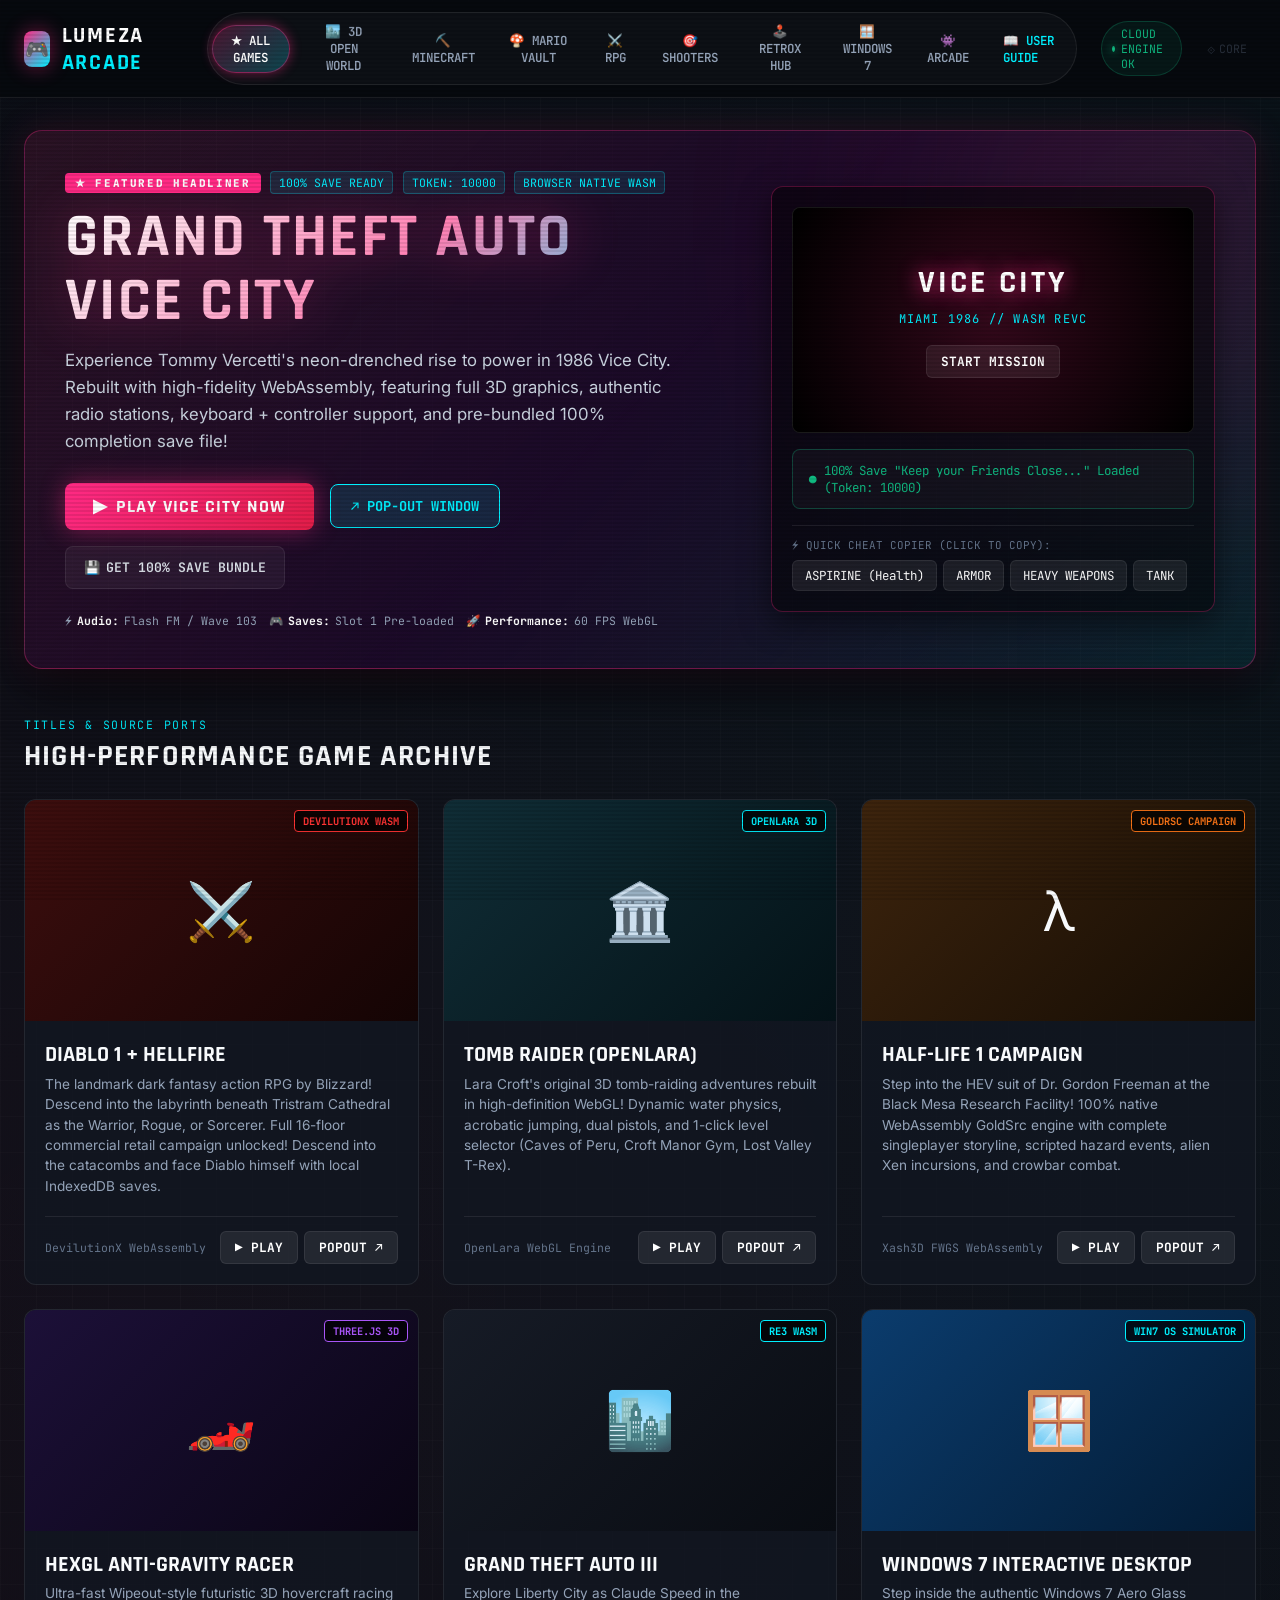
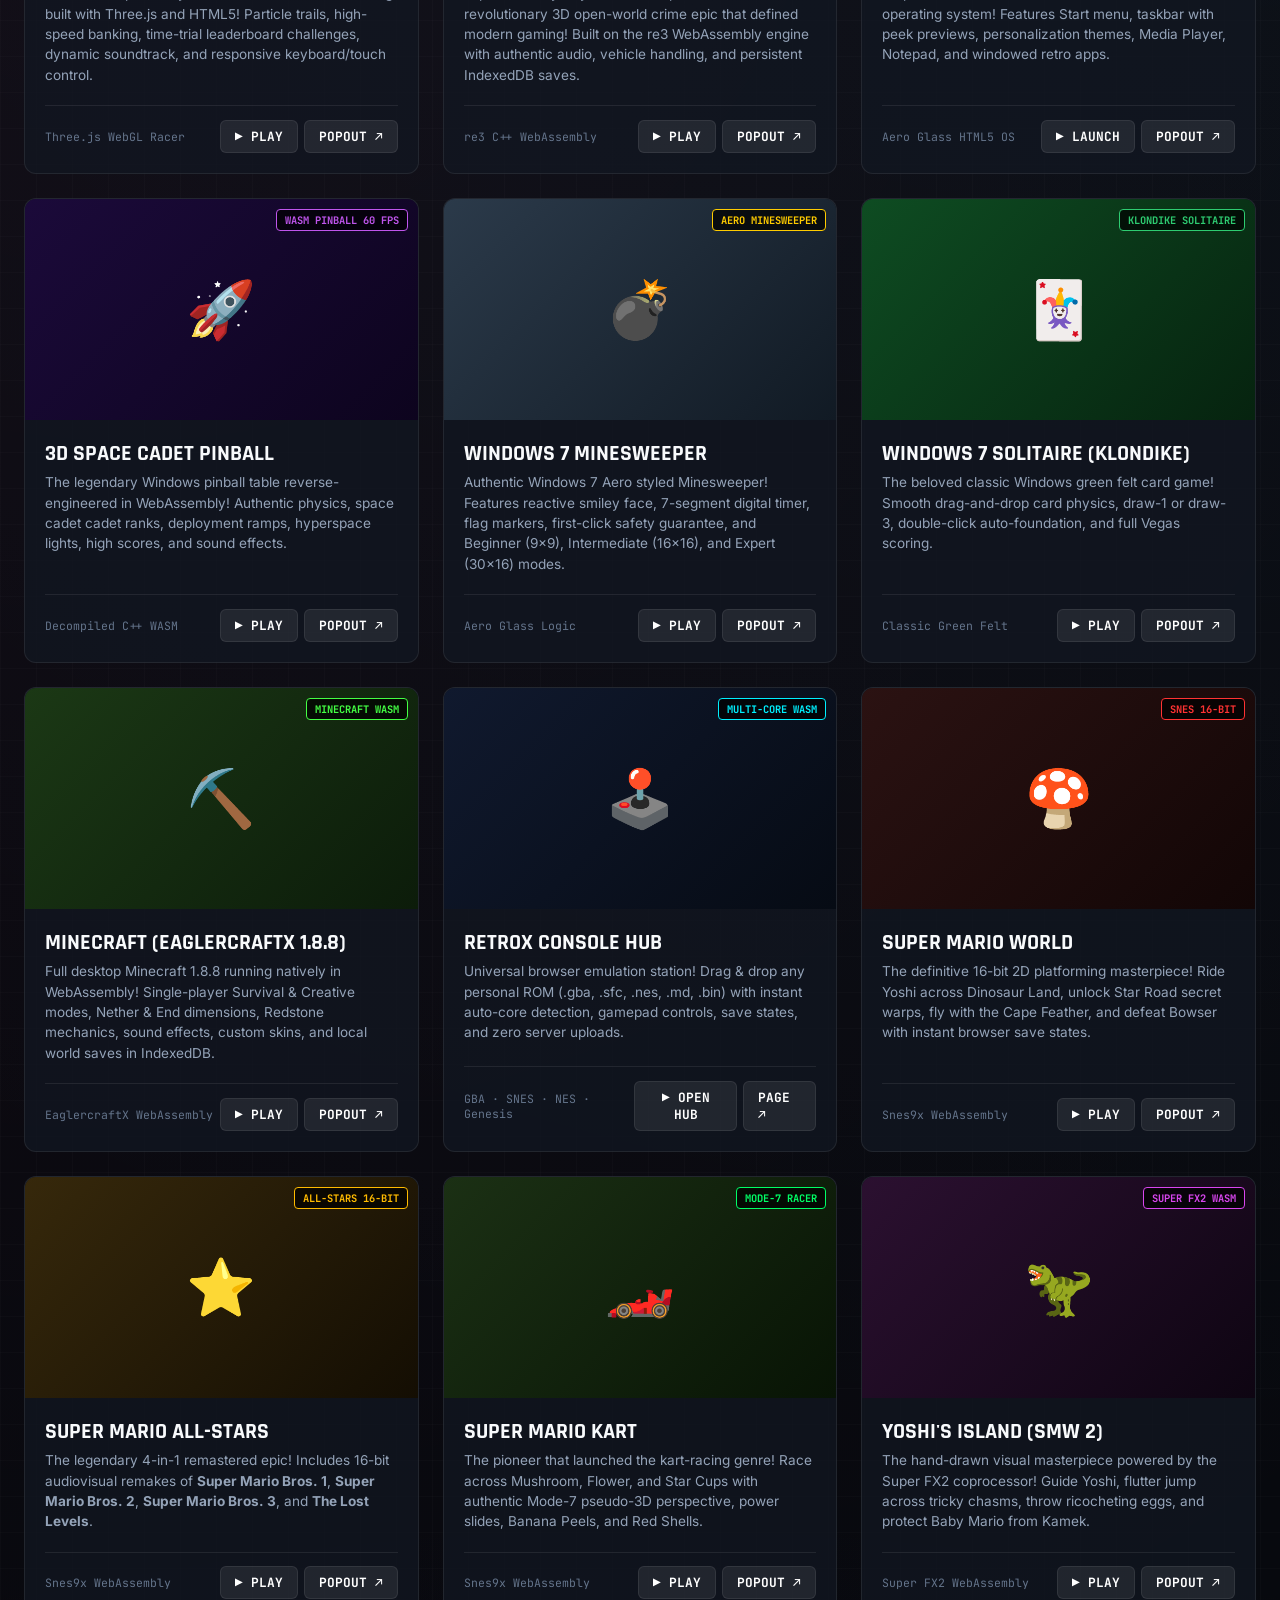
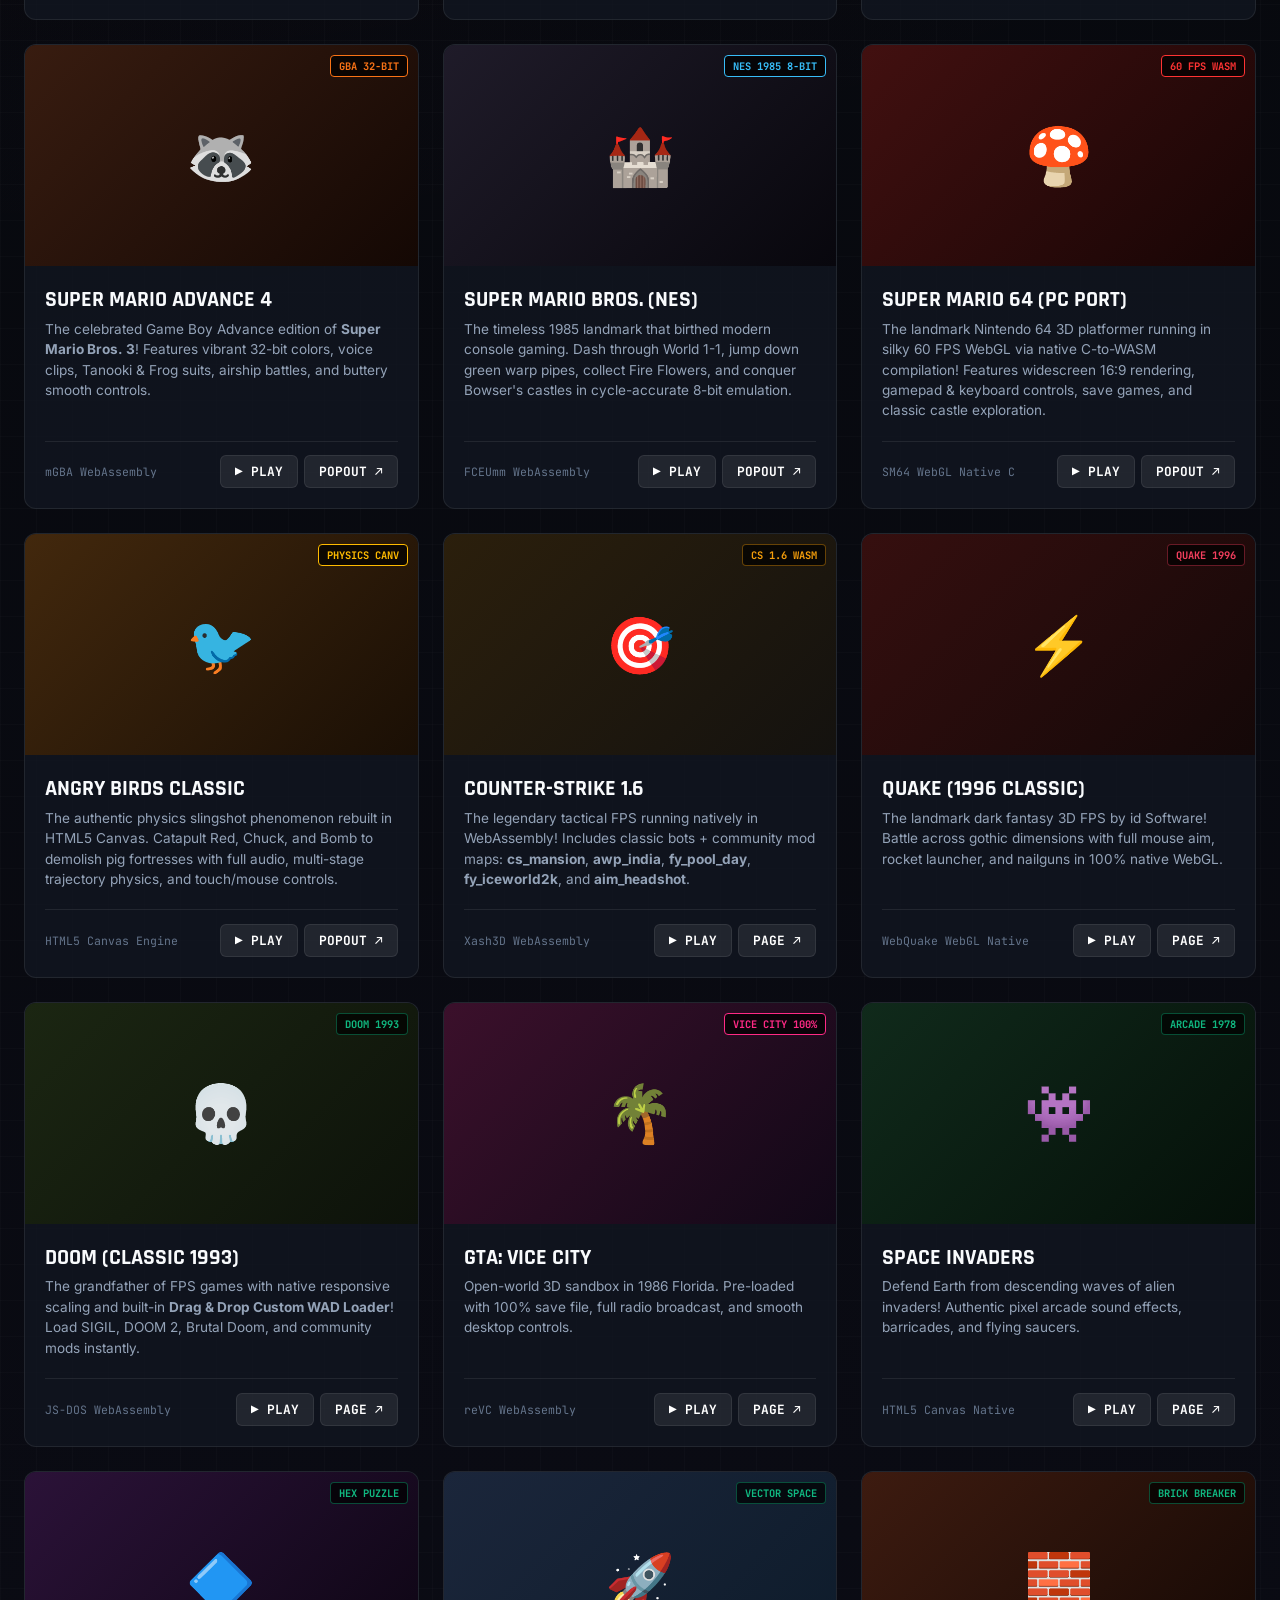
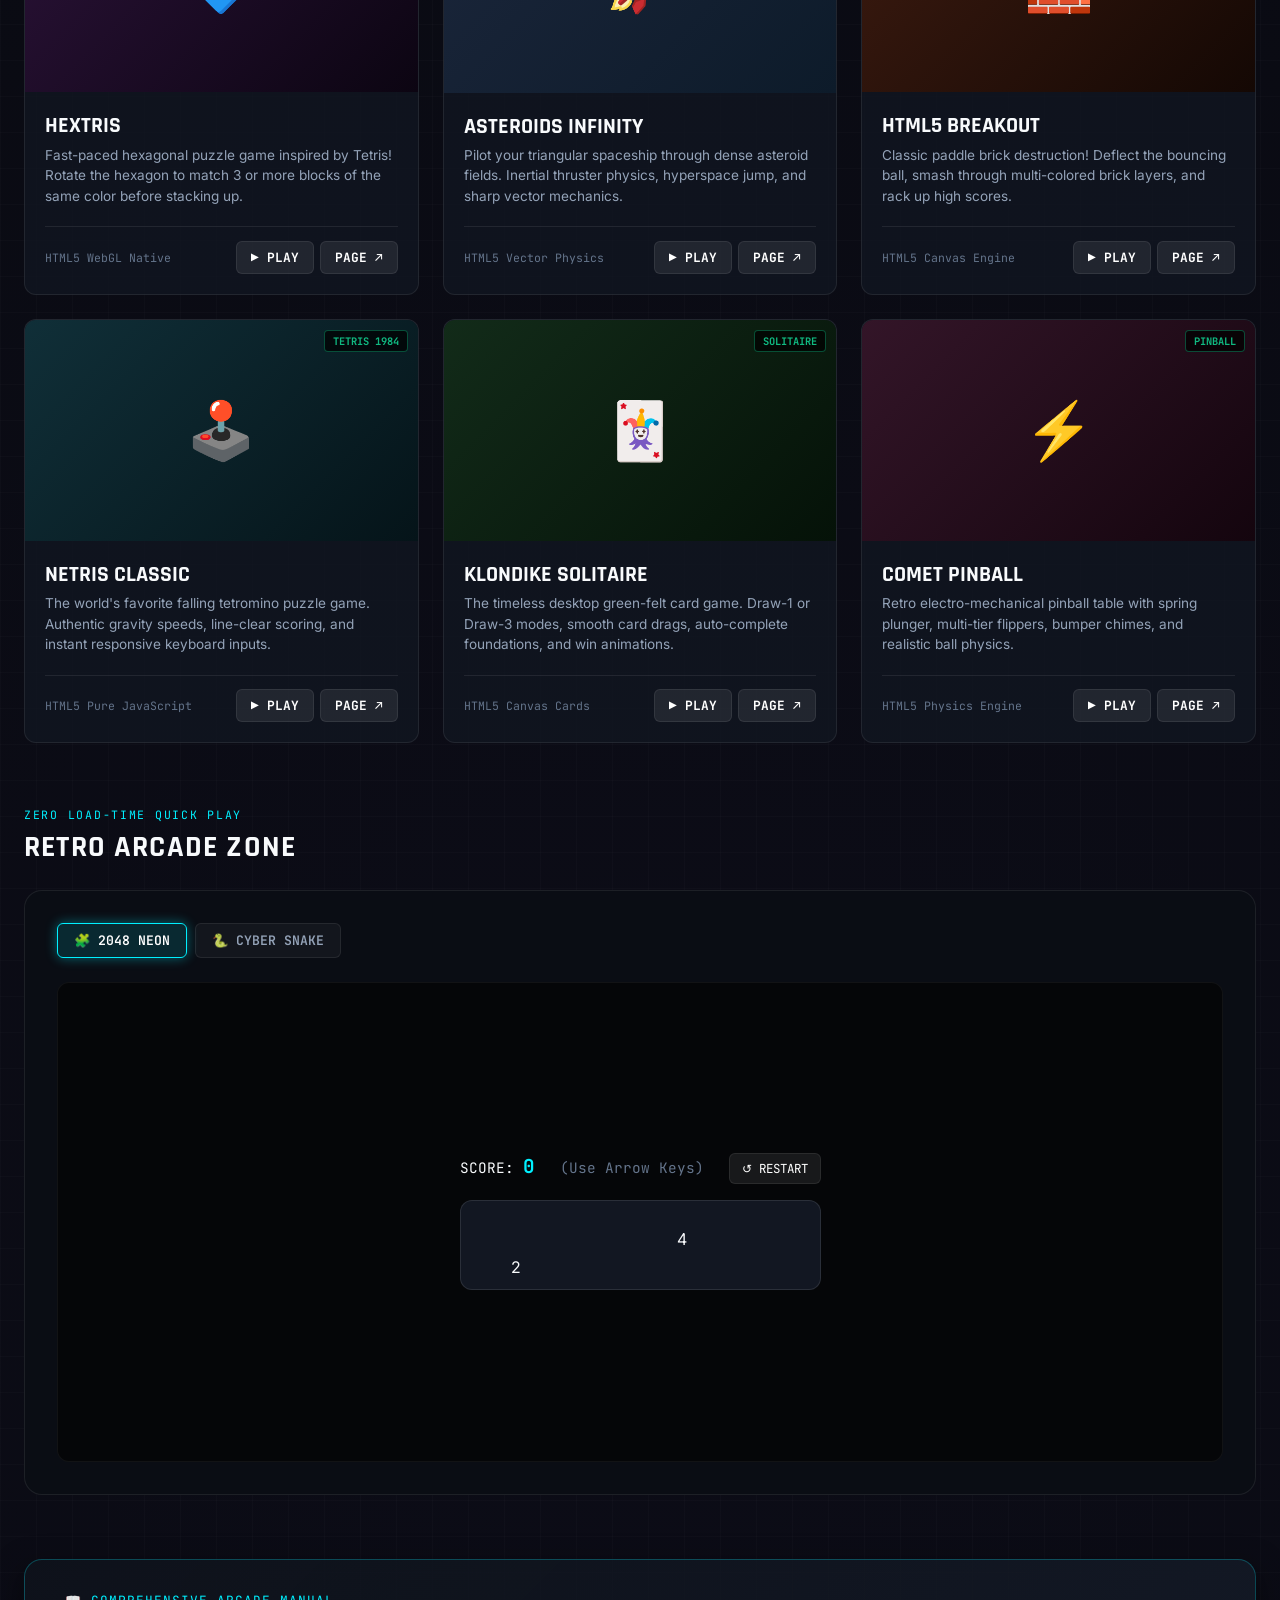
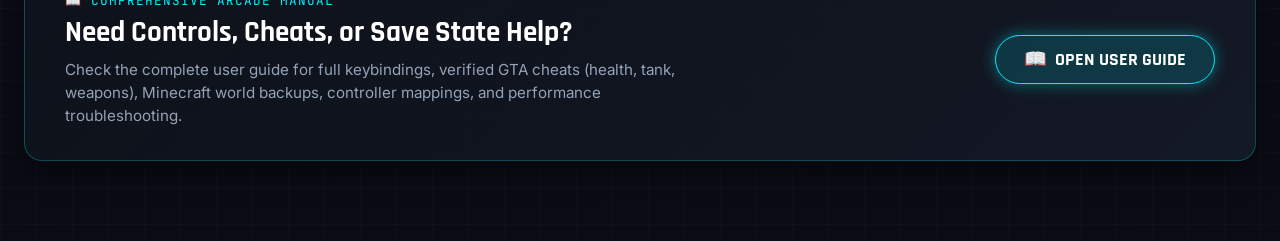
==== portal/index.html @ d104d03d "feat: unlock Diablo 1 retail, fix Mario 64 & Tomb Raider controls, add Windows 7 classics suite" ====
<!DOCTYPE html>
<html lang="en">
<head>
  <meta charset="UTF-8">
  <meta name="viewport" content="width=device-width, initial-scale=1.0">
  <title>Lumeza Arcade // GTA Vice City, CS 1.6 & Retro Classics</title>
  <meta name="description" content="Dedicated WebAssembly and browser gaming portal featuring GTA: Vice City, Counter-Strike 1.6, Quake III Arena, Doom, and retro classics.">
  <link rel="preconnect" href="https://fonts.googleapis.com">
  <link rel="preconnect" href="https://fonts.gstatic.com" crossorigin>
  <link href="https://fonts.googleapis.com/css2?family=Inter:wght@400;500;600;700&family=JetBrains+Mono:wght@400;500;700&family=Rajdhani:wght@600;700;800;900&display=swap" rel="stylesheet">
  <link rel="stylesheet" href="styles.css">
  <link rel="icon" href="data:image/svg+xml,<svg xmlns='http://www.w3.org/2000/svg' viewBox='0 0 100 100'><text y='.9em' font-size='90'>🎮</text></svg>">
</head>
<body>

  <!-- Top Header Navigation -->
  <header class="portal-header">
    <div class="header-container">
      <a href="index.html" class="portal-brand">
        <div class="brand-icon">🎮</div>
        <div class="brand-title">LUMEZA <span>ARCADE</span></div>
      </a>

      <!-- Category Filter Navigation -->
      <nav class="portal-nav">
        <button class="nav-filter active" onclick="filterGames('all', this)">★ ALL GAMES</button>
        <button class="nav-filter" onclick="filterGames('openworld', this)">🏙️ 3D OPEN WORLD</button>
        <button class="nav-filter" onclick="filterGames('minecraft', this)">⛏️ MINECRAFT</button>
        <button class="nav-filter" onclick="filterGames('mario', this)">🍄 MARIO VAULT</button>
        <button class="nav-filter" onclick="filterGames('rpg', this)">⚔️ RPG</button>
        <button class="nav-filter" onclick="filterGames('shooters', this)">🎯 SHOOTERS</button>
        <button class="nav-filter" onclick="filterGames('retrox', this)">🕹️ RETROX HUB</button>
        <button class="nav-filter" onclick="filterGames('win7', this)">🪟 WINDOWS 7</button>
        <button class="nav-filter" onclick="filterGames('arcade', this)">👾 ARCADE</button>
        <a href="guide.html" class="nav-filter" style="text-decoration:none; display:inline-flex; align-items:center; gap:5px; border-color:rgba(0,240,255,0.4); color:var(--vc-cyan);" title="Player Manual & Controls Guide">📖 USER GUIDE</a>
      </nav>

      <!-- Right Meta & Discreet Switch -->
      <div class="header-meta">
        <div class="meta-pill">
          <span class="pulse-dot"></span>
          <span>CLOUD ENGINE OK</span>
        </div>

        <!-- Hidden / Discreet Dual Website Switch -->
        <div class="secret-switch-wrapper">
          <button class="secret-glyph-btn" id="secretGlyphBtn" onclick="openSecretSwitchModal()" title="System Core [Ctrl+Shift+H]">
            <span class="secret-glyph-icon">⟐</span>
            <span>CORE</span>
          </button>
        </div>
      </div>
    </div>
  </header>

  <!-- Hidden Switch Modal (Discreet switch to Crafted Soul main site) -->
  <div class="secret-dialog-backdrop" id="secretSwitchModal" onclick="if(event.target===this)closeSecretSwitchModal()">
    <div class="secret-dialog-card">
      <div class="secret-badge">ENCRYPTED SWITCH GATEWAY</div>
      <h3 class="secret-title">Switch Workspace</h3>
      <p class="secret-desc">
        You are about to switch from <strong>games.lumeza.in</strong> to the primary <strong>Crafted Soul Workspace</strong> (craftedsoul.netlify.app).
      </p>
      <div class="secret-btn-row">
        <button class="btn-secret-primary" onclick="executeSecretRedirect()">⚡ SWITCH TO CRAFTED SOUL</button>
        <button class="btn-secret-secondary" onclick="closeSecretSwitchModal()">STAY IN ARCADE</button>
      </div>
    </div>
  </div>

  <!-- Main Viewport Content -->
  <main class="portal-main">

    <!-- HERO SPOTLIGHT: GTA VICE CITY (Miami 1986 Edition) -->
    <section class="hero-vicecity" id="heroViceCity">
      <div class="hero-glow-vc"></div>
      <div class="vc-hero-content">
        <div>
          <div class="vc-tag-row">
            <span class="tag-vc-flagship">★ FEATURED HEADLINER</span>
            <span class="tag-vc-sub">100% SAVE READY</span>
            <span class="tag-vc-sub">TOKEN: 10000</span>
            <span class="tag-vc-sub">BROWSER NATIVE WASM</span>
          </div>
          <h1 class="vc-hero-title">GRAND THEFT AUTO<br>VICE CITY</h1>
          <p class="vc-hero-desc">
            Experience Tommy Vercetti's neon-drenched rise to power in 1986 Vice City. Rebuilt with high-fidelity WebAssembly, featuring full 3D graphics, authentic radio stations, keyboard + controller support, and pre-bundled 100% completion save file!
          </p>

          <div class="vc-action-row">
            <button class="btn-vc-play" onclick="launchViceCityModal()">
              <span>▶</span> PLAY VICE CITY NOW
            </button>
            <button class="btn-vc-popout" onclick="launchViceCityPopout()">
              <span>↗</span> POP-OUT WINDOW
            </button>
            <a href="/saves/download/10000/vcsky.saves" class="btn-vc-save" download="vcsky.saves">
              <span>💾</span> GET 100% SAVE BUNDLE
            </a>
          </div>

          <div class="vc-feature-pills">
            <div class="vc-feat">⚡ <strong>Audio:</strong> Flash FM / Wave 103</div>
            <div class="vc-feat">🎮 <strong>Saves:</strong> Slot 1 Pre-loaded</div>
            <div class="vc-feat">🚀 <strong>Performance:</strong> 60 FPS WebGL</div>
          </div>
        </div>

        <!-- Right Preview Box with Quick Cheats -->
        <div class="vc-preview-card">
          <div class="vc-screen-mockup">
            <div class="vc-screen-overlay">
              <div class="vc-screen-logo">VICE CITY</div>
              <div style="font-family: var(--font-mono); font-size: 0.75rem; color: var(--vc-cyan); letter-spacing: 0.1em;">MIAMI 1986 // WASM REVC</div>
              <button class="tile-play-btn" style="margin-top: 10px;" onclick="launchViceCityModal()">START MISSION</button>
            </div>
          </div>

          <div class="vc-save-status-box">
            <div class="vc-save-info">
              <span>●</span>
              <span>100% Save "Keep your Friends Close..." Loaded (Token: 10000)</span>
            </div>
          </div>

          <!-- Quick Cheat Console -->
          <div style="margin-top: 1rem; border-top: 1px solid rgba(255,255,255,0.08); padding-top: 0.75rem;">
            <div style="font-family: var(--font-mono); font-size: 0.68rem; color: var(--text-dim); margin-bottom: 0.5rem; text-transform: uppercase;">
              ⚡ Quick Cheat Copier (Click to Copy):
            </div>
            <div style="display: flex; gap: 6px; flex-wrap: wrap;">
              <button class="btn-modal-action" onclick="copyCheat('ASPIRINE', this)">ASPIRINE (Health)</button>
              <button class="btn-modal-action" onclick="copyCheat('PRECIOUSPROTECTION', this)">ARMOR</button>
              <button class="btn-modal-action" onclick="copyCheat('NUTTERTOOLS', this)">HEAVY WEAPONS</button>
              <button class="btn-modal-action" onclick="copyCheat('PANZER', this)">TANK</button>
            </div>
          </div>
        </div>
      </div>
    </section>

    <!-- GAMES CATALOG GRID -->
    <div class="section-title-wrap">
      <div>
        <div class="section-label">TITLES & SOURCE PORTS</div>
        <h2 class="section-h2">HIGH-PERFORMANCE GAME ARCHIVE</h2>
      </div>
    </div>

    <div class="games-grid">

      <!-- PHASE 3 HEADLINER: Diablo 1 + Hellfire -->
      <article class="game-tile" data-category="rpg">
        <div class="tile-media">
          <div style="width:100%; height:100%; background: linear-gradient(135deg, #3d0e0e, #140404); display:flex; align-items:center; justify-content:center;">
            <span style="font-size: 3.5rem;">⚔️</span>
          </div>
          <span class="tile-tag-badge" style="color:#ff3333; border-color:#ff3333;">DEVILUTIONX WASM</span>
        </div>
        <div class="tile-body">
          <h3 class="tile-title">Diablo 1 + Hellfire</h3>
          <p class="tile-desc">
            The landmark dark fantasy action RPG by Blizzard! Descend into the labyrinth beneath Tristram Cathedral as the Warrior, Rogue, or Sorcerer. Full 16-floor commercial retail campaign unlocked! Descend into the catacombs and face Diablo himself with local IndexedDB saves.
          </p>
          <div class="tile-footer">
            <span class="tile-meta">DevilutionX WebAssembly</span>
            <div style="display:flex; gap: 6px;">
              <button class="tile-play-btn" onclick="launchDiabloModal()">▶ PLAY</button>
              <button class="tile-play-btn" onclick="launchDiabloPopout()">POPOUT ↗</button>
            </div>
          </div>
        </div>
      </article>

      <!-- PHASE 3 HEADLINER: Tomb Raider (OpenLara) -->
      <article class="game-tile" data-category="openworld">
        <div class="tile-media">
          <div style="width:100%; height:100%; background: linear-gradient(135deg, #102d36, #041217); display:flex; align-items:center; justify-content:center;">
            <span style="font-size: 3.5rem;">🏛️</span>
          </div>
          <span class="tile-tag-badge" style="color:#00f0ff; border-color:#00f0ff;">OPENLARA 3D</span>
        </div>
        <div class="tile-body">
          <h3 class="tile-title">Tomb Raider (OpenLara)</h3>
          <p class="tile-desc">
            Lara Croft's original 3D tomb-raiding adventures rebuilt in high-definition WebGL! Dynamic water physics, acrobatic jumping, dual pistols, and 1-click level selector (Caves of Peru, Croft Manor Gym, Lost Valley T-Rex).
          </p>
          <div class="tile-footer">
            <span class="tile-meta">OpenLara WebGL Engine</span>
            <div style="display:flex; gap: 6px;">
              <button class="tile-play-btn" onclick="launchTombRaiderModal()">▶ PLAY</button>
              <button class="tile-play-btn" onclick="launchTombRaiderPopout()">POPOUT ↗</button>
            </div>
          </div>
        </div>
      </article>

      <!-- PHASE 3 HEADLINER: Half-Life 1 Campaign -->
      <article class="game-tile" data-category="shooters">
        <div class="tile-media">
          <div style="width:100%; height:100%; background: linear-gradient(135deg, #3d240d, #140c04); display:flex; align-items:center; justify-content:center;">
            <span style="font-size: 3.5rem;">λ</span>
          </div>
          <span class="tile-tag-badge" style="color:#f97316; border-color:#f97316;">GOLDRSC CAMPAIGN</span>
        </div>
        <div class="tile-body">
          <h3 class="tile-title">Half-Life 1 Campaign</h3>
          <p class="tile-desc">
            Step into the HEV suit of Dr. Gordon Freeman at the Black Mesa Research Facility! 100% native WebAssembly GoldSrc engine with complete singleplayer storyline, scripted hazard events, alien Xen incursions, and crowbar combat.
          </p>
          <div class="tile-footer">
            <span class="tile-meta">Xash3D FWGS WebAssembly</span>
            <div style="display:flex; gap: 6px;">
              <button class="tile-play-btn" onclick="launchHalfLifeModal()">▶ PLAY</button>
              <button class="tile-play-btn" onclick="launchHalfLifePopout()">POPOUT ↗</button>
            </div>
          </div>
        </div>
      </article>

      <!-- PHASE 3 HEADLINER: HexGL 3D Anti-Gravity Racer -->
      <article class="game-tile" data-category="arcade">
        <div class="tile-media">
          <div style="width:100%; height:100%; background: linear-gradient(135deg, #1c1038, #0a0514); display:flex; align-items:center; justify-content:center;">
            <span style="font-size: 3.5rem;">🏎️</span>
          </div>
          <span class="tile-tag-badge" style="color:#a855f7; border-color:#a855f7;">THREE.JS 3D</span>
        </div>
        <div class="tile-body">
          <h3 class="tile-title">HexGL Anti-Gravity Racer</h3>
          <p class="tile-desc">
            Ultra-fast Wipeout-style futuristic 3D hovercraft racing built with Three.js and HTML5! Particle trails, high-speed banking, time-trial leaderboard challenges, dynamic soundtrack, and responsive keyboard/touch control.
          </p>
          <div class="tile-footer">
            <span class="tile-meta">Three.js WebGL Racer</span>
            <div style="display:flex; gap: 6px;">
              <button class="tile-play-btn" onclick="launchHexGLModal()">▶ PLAY</button>
              <button class="tile-play-btn" onclick="launchHexGLPopout()">POPOUT ↗</button>
            </div>
          </div>
        </div>
      </article>

      <!-- HEADLINER: Grand Theft Auto III (Liberty City 2001) -->
      <article class="game-tile" data-category="openworld">
        <div class="tile-media">
          <div style="width:100%; height:100%; background: linear-gradient(135deg, #161b26, #090c12); display:flex; align-items:center; justify-content:center;">
            <span style="font-size: 3.5rem;">🏙️</span>
          </div>
          <span class="tile-tag-badge" style="color:#00f0ff; border-color:#00f0ff;">RE3 WASM</span>
        </div>
        <div class="tile-body">
          <h3 class="tile-title">Grand Theft Auto III</h3>
          <p class="tile-desc">
            Explore Liberty City as Claude Speed in the revolutionary 3D open-world crime epic that defined modern gaming! Built on the re3 WebAssembly engine with authentic audio, vehicle handling, and persistent IndexedDB saves.
          </p>
          <div class="tile-footer">
            <span class="tile-meta">re3 C++ WebAssembly</span>
            <div style="display:flex; gap: 6px;">
              <button class="tile-play-btn" onclick="launchGTA3Modal()">▶ PLAY</button>
              <button class="tile-play-btn" onclick="launchGTA3Popout()">POPOUT ↗</button>
            </div>
          </div>
        </div>
      </article>

      
      <!-- WINDOWS 7 CLASSICS -->
      <!-- Win7 Desktop -->
      <article class="game-tile" data-category="win7 arcade">
        <div class="tile-media">
          <div style="width:100%; height:100%; background: linear-gradient(135deg, #0b3c6d, #031b34); display:flex; align-items:center; justify-content:center;">
            <span style="font-size: 3.5rem;">🪟</span>
          </div>
          <span class="tile-tag-badge" style="color:#00f0ff; border-color:#00f0ff;">WIN7 OS SIMULATOR</span>
        </div>
        <div class="tile-body">
          <h3 class="tile-title">Windows 7 Interactive Desktop</h3>
          <p class="tile-desc">
            Step inside the authentic Windows 7 Aero Glass operating system! Features Start menu, taskbar with peek previews, personalization themes, Media Player, Notepad, and windowed retro apps.
          </p>
          <div class="tile-footer">
            <span class="tile-meta">Aero Glass HTML5 OS</span>
            <div style="display:flex; gap: 6px;">
              <button class="tile-play-btn" onclick="launchWin7DesktopModal()">▶ LAUNCH</button>
              <button class="tile-play-btn" onclick="launchWin7DesktopPopout()">POPOUT ↗</button>
            </div>
          </div>
        </div>
      </article>

      <!-- 3D Space Cadet Pinball -->
      <article class="game-tile" data-category="win7 arcade">
        <div class="tile-media">
          <div style="width:100%; height:100%; background: linear-gradient(135deg, #1b0a3a, #0d041e); display:flex; align-items:center; justify-content:center;">
            <span style="font-size: 3.5rem;">🚀</span>
          </div>
          <span class="tile-tag-badge" style="color:#bf55ec; border-color:#bf55ec;">WASM PINBALL 60 FPS</span>
        </div>
        <div class="tile-body">
          <h3 class="tile-title">3D Space Cadet Pinball</h3>
          <p class="tile-desc">
            The legendary Windows pinball table reverse-engineered in WebAssembly! Authentic physics, space cadet cadet ranks, deployment ramps, hyperspace lights, high scores, and sound effects.
          </p>
          <div class="tile-footer">
            <span class="tile-meta">Decompiled C++ WASM</span>
            <div style="display:flex; gap: 6px;">
              <button class="tile-play-btn" onclick="launchSpaceCadetPinballModal()">▶ PLAY</button>
              <button class="tile-play-btn" onclick="launchSpaceCadetPinballPopout()">POPOUT ↗</button>
            </div>
          </div>
        </div>
      </article>

      <!-- Windows 7 Minesweeper -->
      <article class="game-tile" data-category="win7 arcade">
        <div class="tile-media">
          <div style="width:100%; height:100%; background: linear-gradient(135deg, #2b3a4a, #111a24); display:flex; align-items:center; justify-content:center;">
            <span style="font-size: 3.5rem;">💣</span>
          </div>
          <span class="tile-tag-badge" style="color:#ffcc00; border-color:#ffcc00;">AERO MINESWEEPER</span>
        </div>
        <div class="tile-body">
          <h3 class="tile-title">Windows 7 Minesweeper</h3>
          <p class="tile-desc">
            Authentic Windows 7 Aero styled Minesweeper! Features reactive smiley face, 7-segment digital timer, flag markers, first-click safety guarantee, and Beginner (9x9), Intermediate (16x16), and Expert (30x16) modes.
          </p>
          <div class="tile-footer">
            <span class="tile-meta">Aero Glass Logic</span>
            <div style="display:flex; gap: 6px;">
              <button class="tile-play-btn" onclick="launchWin7MinesweeperModal()">▶ PLAY</button>
              <button class="tile-play-btn" onclick="launchWin7MinesweeperPopout()">POPOUT ↗</button>
            </div>
          </div>
        </div>
      </article>

      <!-- Windows 7 Solitaire -->
      <article class="game-tile" data-category="win7 arcade">
        <div class="tile-media">
          <div style="width:100%; height:100%; background: linear-gradient(135deg, #0e4c22, #06230f); display:flex; align-items:center; justify-content:center;">
            <span style="font-size: 3.5rem;">🃏</span>
          </div>
          <span class="tile-tag-badge" style="color:#2ecc71; border-color:#2ecc71;">KLONDIKE SOLITAIRE</span>
        </div>
        <div class="tile-body">
          <h3 class="tile-title">Windows 7 Solitaire (Klondike)</h3>
          <p class="tile-desc">
            The beloved classic Windows green felt card game! Smooth drag-and-drop card physics, draw-1 or draw-3, double-click auto-foundation, and full Vegas scoring.
          </p>
          <div class="tile-footer">
            <span class="tile-meta">Classic Green Felt</span>
            <div style="display:flex; gap: 6px;">
              <button class="tile-play-btn" onclick="launchWin7SolitaireModal()">▶ PLAY</button>
              <button class="tile-play-btn" onclick="launchWin7SolitairePopout()">POPOUT ↗</button>
            </div>
          </div>
        </div>
      </article>

      <!-- HEADLINER: Minecraft: The Bountiful Update (1.8.8) -->
      <article class="game-tile" data-category="minecraft openworld">
        <div class="tile-media">
          <div style="width:100%; height:100%; background: linear-gradient(135deg, #1b3815, #0c1c0a); display:flex; align-items:center; justify-content:center;">
            <span style="font-size: 3.5rem;">⛏️</span>
          </div>
          <span class="tile-tag-badge" style="color:#44ff44; border-color:#44ff44;">MINECRAFT WASM</span>
        </div>
        <div class="tile-body">
          <h3 class="tile-title">Minecraft (EaglercraftX 1.8.8)</h3>
          <p class="tile-desc">
            Full desktop Minecraft 1.8.8 running natively in WebAssembly! Single-player Survival & Creative modes, Nether & End dimensions, Redstone mechanics, sound effects, custom skins, and local world saves in IndexedDB.
          </p>
          <div class="tile-footer">
            <span class="tile-meta">EaglercraftX WebAssembly</span>
            <div style="display:flex; gap: 6px;">
              <button class="tile-play-btn" onclick="launchMinecraftModal()">▶ PLAY</button>
              <button class="tile-play-btn" onclick="launchMinecraftPopout()">POPOUT ↗</button>
            </div>
          </div>
        </div>
      </article>

      
      <!-- RETROX UNIVERSAL STATION -->
      <article class="game-tile" data-category="retrox arcade">
        <div class="tile-media">
          <div style="width:100%; height:100%; background: linear-gradient(135deg, #10192e, #060b14); display:flex; align-items:center; justify-content:center;">
            <span style="font-size: 3.5rem;">🕹️</span>
          </div>
          <span class="tile-tag-badge" style="color:#00f0ff; border-color:#00f0ff;">MULTI-CORE WASM</span>
        </div>
        <div class="tile-body">
          <h3 class="tile-title">RetroX Console Hub</h3>
          <p class="tile-desc">
            Universal browser emulation station! Drag & drop any personal ROM (.gba, .sfc, .nes, .md, .bin) with instant auto-core detection, gamepad controls, save states, and zero server uploads.
          </p>
          <div class="tile-footer">
            <span class="tile-meta">GBA · SNES · NES · Genesis</span>
            <div style="display:flex; gap: 6px;">
              <button class="tile-play-btn" onclick="launchGameModal('🕹️ RetroX Universal Emulation Hub', '/retrox/')">▶ OPEN HUB</button>
              <a href="/retrox/" class="tile-play-btn" style="text-decoration:none;">PAGE ↗</a>
            </div>
          </div>
        </div>
      </article>

      <!-- MARIO VAULT 1: Super Mario World -->
      <article class="game-tile" data-category="mario arcade">
        <div class="tile-media">
          <div style="width:100%; height:100%; background: linear-gradient(135deg, #2b1212, #120606); display:flex; align-items:center; justify-content:center;">
            <span style="font-size: 3.5rem;">🍄</span>
          </div>
          <span class="tile-tag-badge" style="color:#ff3333; border-color:#ff3333;">SNES 16-BIT</span>
        </div>
        <div class="tile-body">
          <h3 class="tile-title">Super Mario World</h3>
          <p class="tile-desc">
            The definitive 16-bit 2D platforming masterpiece! Ride Yoshi across Dinosaur Land, unlock Star Road secret warps, fly with the Cape Feather, and defeat Bowser with instant browser save states.
          </p>
          <div class="tile-footer">
            <span class="tile-meta">Snes9x WebAssembly</span>
            <div style="display:flex; gap: 6px;">
              <button class="tile-play-btn" onclick="launchGameModal('🍄 Super Mario World (SNES)', '/mario/smw/')">▶ PLAY</button>
              <button class="tile-play-btn" onclick="launchPopoutWindow('/mario/smw/', 'MarioWorld')">POPOUT ↗</button>
            </div>
          </div>
        </div>
      </article>

      <!-- MARIO VAULT 2: Super Mario All-Stars -->
      <article class="game-tile" data-category="mario arcade">
        <div class="tile-media">
          <div style="width:100%; height:100%; background: linear-gradient(135deg, #36280b, #140e03); display:flex; align-items:center; justify-content:center;">
            <span style="font-size: 3.5rem;">⭐</span>
          </div>
          <span class="tile-tag-badge" style="color:#ffbb00; border-color:#ffbb00;">ALL-STARS 16-BIT</span>
        </div>
        <div class="tile-body">
          <h3 class="tile-title">Super Mario All-Stars</h3>
          <p class="tile-desc">
            The legendary 4-in-1 remastered epic! Includes 16-bit audiovisual remakes of <strong>Super Mario Bros. 1</strong>, <strong>Super Mario Bros. 2</strong>, <strong>Super Mario Bros. 3</strong>, and <strong>The Lost Levels</strong>.
          </p>
          <div class="tile-footer">
            <span class="tile-meta">Snes9x WebAssembly</span>
            <div style="display:flex; gap: 6px;">
              <button class="tile-play-btn" onclick="launchGameModal('⭐ Super Mario All-Stars (SNES)', '/mario/allstars/')">▶ PLAY</button>
              <button class="tile-play-btn" onclick="launchPopoutWindow('/mario/allstars/', 'MarioAllStars')">POPOUT ↗</button>
            </div>
          </div>
        </div>
      </article>

      <!-- MARIO VAULT 3: Super Mario Kart -->
      <article class="game-tile" data-category="mario arcade">
        <div class="tile-media">
          <div style="width:100%; height:100%; background: linear-gradient(135deg, #1b3014, #081405); display:flex; align-items:center; justify-content:center;">
            <span style="font-size: 3.5rem;">🏎️</span>
          </div>
          <span class="tile-tag-badge" style="color:#00ff66; border-color:#00ff66;">MODE-7 RACER</span>
        </div>
        <div class="tile-body">
          <h3 class="tile-title">Super Mario Kart</h3>
          <p class="tile-desc">
            The pioneer that launched the kart-racing genre! Race across Mushroom, Flower, and Star Cups with authentic Mode-7 pseudo-3D perspective, power slides, Banana Peels, and Red Shells.
          </p>
          <div class="tile-footer">
            <span class="tile-meta">Snes9x WebAssembly</span>
            <div style="display:flex; gap: 6px;">
              <button class="tile-play-btn" onclick="launchGameModal('🏎️ Super Mario Kart (SNES)', '/mario/kart/')">▶ PLAY</button>
              <button class="tile-play-btn" onclick="launchPopoutWindow('/mario/kart/', 'MarioKart')">POPOUT ↗</button>
            </div>
          </div>
        </div>
      </article>

      <!-- MARIO VAULT 4: Yoshi's Island -->
      <article class="game-tile" data-category="mario arcade">
        <div class="tile-media">
          <div style="width:100%; height:100%; background: linear-gradient(135deg, #2b1030, #0e0512); display:flex; align-items:center; justify-content:center;">
            <span style="font-size: 3.5rem;">🦖</span>
          </div>
          <span class="tile-tag-badge" style="color:#d946ef; border-color:#d946ef;">SUPER FX2 WASM</span>
        </div>
        <div class="tile-body">
          <h3 class="tile-title">Yoshi's Island (SMW 2)</h3>
          <p class="tile-desc">
            The hand-drawn visual masterpiece powered by the Super FX2 coprocessor! Guide Yoshi, flutter jump across tricky chasms, throw ricocheting eggs, and protect Baby Mario from Kamek.
          </p>
          <div class="tile-footer">
            <span class="tile-meta">Super FX2 WebAssembly</span>
            <div style="display:flex; gap: 6px;">
              <button class="tile-play-btn" onclick="launchGameModal('🦖 Yoshi\'s Island (SNES)', '/mario/yoshi/')">▶ PLAY</button>
              <button class="tile-play-btn" onclick="launchPopoutWindow('/mario/yoshi/', 'YoshisIsland')">POPOUT ↗</button>
            </div>
          </div>
        </div>
      </article>

      <!-- MARIO VAULT 5: Super Mario Advance 4 (SMB3) -->
      <article class="game-tile" data-category="mario arcade">
        <div class="tile-media">
          <div style="width:100%; height:100%; background: linear-gradient(135deg, #381c10, #140804); display:flex; align-items:center; justify-content:center;">
            <span style="font-size: 3.5rem;">🦝</span>
          </div>
          <span class="tile-tag-badge" style="color:#f97316; border-color:#f97316;">GBA 32-BIT</span>
        </div>
        <div class="tile-body">
          <h3 class="tile-title">Super Mario Advance 4</h3>
          <p class="tile-desc">
            The celebrated Game Boy Advance edition of <strong>Super Mario Bros. 3</strong>! Features vibrant 32-bit colors, voice clips, Tanooki & Frog suits, airship battles, and buttery smooth controls.
          </p>
          <div class="tile-footer">
            <span class="tile-meta">mGBA WebAssembly</span>
            <div style="display:flex; gap: 6px;">
              <button class="tile-play-btn" onclick="launchGameModal('🦝 Super Mario Advance 4 (GBA)', '/mario/sma4/')">▶ PLAY</button>
              <button class="tile-play-btn" onclick="launchPopoutWindow('/mario/sma4/', 'MarioAdvance4')">POPOUT ↗</button>
            </div>
          </div>
        </div>
      </article>

      <!-- MARIO VAULT 6: Super Mario Bros. Classic (NES) -->
      <article class="game-tile" data-category="mario arcade">
        <div class="tile-media">
          <div style="width:100%; height:100%; background: linear-gradient(135deg, #1f1b29, #08070d); display:flex; align-items:center; justify-content:center;">
            <span style="font-size: 3.5rem;">🏰</span>
          </div>
          <span class="tile-tag-badge" style="color:#38bdf8; border-color:#38bdf8;">NES 1985 8-BIT</span>
        </div>
        <div class="tile-body">
          <h3 class="tile-title">Super Mario Bros. (NES)</h3>
          <p class="tile-desc">
            The timeless 1985 landmark that birthed modern console gaming. Dash through World 1-1, jump down green warp pipes, collect Fire Flowers, and conquer Bowser's castles in cycle-accurate 8-bit emulation.
          </p>
          <div class="tile-footer">
            <span class="tile-meta">FCEUmm WebAssembly</span>
            <div style="display:flex; gap: 6px;">
              <button class="tile-play-btn" onclick="launchGameModal('🏰 Super Mario Bros. (NES)', '/mario/smb1/')">▶ PLAY</button>
              <button class="tile-play-btn" onclick="launchPopoutWindow('/mario/smb1/', 'MarioBrosNES')">POPOUT ↗</button>
            </div>
          </div>
        </div>
      </article>

      <!-- HEADLINER: Super Mario 64 (PC Port WebGL 60 FPS) -->
      <article class="game-tile" data-category="mario arcade">
        <div class="tile-media">
          <div style="width:100%; height:100%; background: linear-gradient(135deg, #421010, #170505); display:flex; align-items:center; justify-content:center;">
            <span style="font-size: 3.5rem;">🍄</span>
          </div>
          <span class="tile-tag-badge" style="color:#ff3333; border-color:#ff3333;">60 FPS WASM</span>
        </div>
        <div class="tile-body">
          <h3 class="tile-title">Super Mario 64 (PC Port)</h3>
          <p class="tile-desc">
            The landmark Nintendo 64 3D platformer running in silky 60 FPS WebGL via native C-to-WASM compilation! Features widescreen 16:9 rendering, gamepad & keyboard controls, save games, and classic castle exploration.
          </p>
          <div class="tile-footer">
            <span class="tile-meta">SM64 WebGL Native C</span>
            <div style="display:flex; gap: 6px;">
              <button class="tile-play-btn" onclick="launchMario64Modal()">▶ PLAY</button>
              <button class="tile-play-btn" onclick="launchMario64Popout()">POPOUT ↗</button>
            </div>
          </div>
        </div>
      </article>

      <!-- HEADLINER: Angry Birds Classic -->
      <article class="game-tile" data-category="arcade">
        <div class="tile-media">
          <div style="width:100%; height:100%; background: linear-gradient(135deg, #42280d, #1a0f05); display:flex; align-items:center; justify-content:center;">
            <span style="font-size: 3.5rem;">🐦</span>
          </div>
          <span class="tile-tag-badge" style="color:#ffbb00; border-color:#ffbb00;">PHYSICS CANV</span>
        </div>
        <div class="tile-body">
          <h3 class="tile-title">Angry Birds Classic</h3>
          <p class="tile-desc">
            The authentic physics slingshot phenomenon rebuilt in HTML5 Canvas. Catapult Red, Chuck, and Bomb to demolish pig fortresses with full audio, multi-stage trajectory physics, and touch/mouse controls.
          </p>
          <div class="tile-footer">
            <span class="tile-meta">HTML5 Canvas Engine</span>
            <div style="display:flex; gap: 6px;">
              <button class="tile-play-btn" onclick="launchAngryBirdsModal()">▶ PLAY</button>
              <button class="tile-play-btn" onclick="launchAngryBirdsPopout()">POPOUT ↗</button>
            </div>
          </div>
        </div>
      </article>


      <!-- 1. Counter-Strike 1.6 Card -->
      <article class="game-tile" data-category="shooters">
        <div class="tile-media">
          <div style="width:100%; height:100%; background: linear-gradient(135deg, #2b1f0c, #14120f); display:flex; align-items:center; justify-content:center;">
            <span style="font-size: 3.5rem;">🎯</span>
          </div>
          <span class="tile-tag-badge cs">CS 1.6 WASM</span>
        </div>
        <div class="tile-body">
          <h3 class="tile-title">Counter-Strike 1.6</h3>
          <p class="tile-desc">
            The legendary tactical FPS running natively in WebAssembly! Includes classic bots + community mod maps: <strong>cs_mansion</strong>, <strong>awp_india</strong>, <strong>fy_pool_day</strong>, <strong>fy_iceworld2k</strong>, and <strong>aim_headshot</strong>.
          </p>
          <div class="tile-footer">
            <span class="tile-meta">Xash3D WebAssembly</span>
            <div style="display:flex; gap: 6px;">
              <button class="tile-play-btn" onclick="launchCS16Modal()">▶ PLAY</button>
              <a href="/cs16/" class="tile-play-btn" style="text-decoration:none;">PAGE ↗</a>
            </div>
          </div>
        </div>
      </article>

      <!-- 2. Quake Classic Card -->
      <article class="game-tile" data-category="shooters">
        <div class="tile-media">
          <div style="width:100%; height:100%; background: linear-gradient(135deg, #360f0f, #140808); display:flex; align-items:center; justify-content:center;">
            <span style="font-size: 3.5rem;">⚡</span>
          </div>
          <span class="tile-tag-badge fps">QUAKE 1996</span>
        </div>
        <div class="tile-body">
          <h3 class="tile-title">Quake (1996 Classic)</h3>
          <p class="tile-desc">
            The landmark dark fantasy 3D FPS by id Software! Battle across gothic dimensions with full mouse aim, rocket launcher, and nailguns in 100% native WebGL.
          </p>
          <div class="tile-footer">
            <span class="tile-meta">WebQuake WebGL Native</span>
            <div style="display:flex; gap: 6px;">
              <button class="tile-play-btn" onclick="launchQuake3Modal()">▶ PLAY</button>
              <a href="/quake/" class="tile-play-btn" style="text-decoration:none;">PAGE ↗</a>
            </div>
          </div>
        </div>
      </article>

      <!-- 3. Doom Classic Card -->
      <article class="game-tile" data-category="shooters arcade">
        <div class="tile-media">
          <div style="width:100%; height:100%; background: linear-gradient(135deg, #1b2612, #0d120a); display:flex; align-items:center; justify-content:center;">
            <span style="font-size: 3.5rem;">💀</span>
          </div>
          <span class="tile-tag-badge retro">DOOM 1993</span>
        </div>
        <div class="tile-body">
          <h3 class="tile-title">DOOM (Classic 1993)</h3>
          <p class="tile-desc">
            The grandfather of FPS games with native responsive scaling and built-in <strong>Drag & Drop Custom WAD Loader</strong>! Load SIGIL, DOOM 2, Brutal Doom, and community mods instantly.
          </p>
          <div class="tile-footer">
            <span class="tile-meta">JS-DOS WebAssembly</span>
            <div style="display:flex; gap: 6px;">
              <button class="tile-play-btn" onclick="launchDoomModal()">▶ PLAY</button>
              <a href="/doom/" class="tile-play-btn" style="text-decoration:none;">PAGE ↗</a>
            </div>
          </div>
        </div>
      </article>

      <!-- 4. GTA Vice City Tile Card -->
      <article class="game-tile" data-category="openworld">
        <div class="tile-media">
          <div style="width:100%; height:100%; background: linear-gradient(135deg, #3b102b, #110817); display:flex; align-items:center; justify-content:center;">
            <span style="font-size: 3.5rem;">🌴</span>
          </div>
          <span class="tile-tag-badge" style="color:var(--vc-pink); border-color:var(--vc-pink);">VICE CITY 100%</span>
        </div>
        <div class="tile-body">
          <h3 class="tile-title">GTA: Vice City</h3>
          <p class="tile-desc">
            Open-world 3D sandbox in 1986 Florida. Pre-loaded with 100% save file, full radio broadcast, and smooth desktop controls.
          </p>
          <div class="tile-footer">
            <span class="tile-meta">reVC WebAssembly</span>
            <div style="display:flex; gap: 6px;">
              <button class="tile-play-btn" onclick="launchViceCityModal()">▶ PLAY</button>
              <a href="/vicecity/?custom_saves=1" class="tile-play-btn" style="text-decoration:none;">PAGE ↗</a>
            </div>
          </div>
        </div>
      </article>

      <!-- 5. Space Invaders -->
      <article class="game-tile" data-category="arcade">
        <div class="tile-media">
          <div style="width:100%; height:100%; background: linear-gradient(135deg, #102a1b, #051009); display:flex; align-items:center; justify-content:center;">
            <span style="font-size: 3.5rem;">👾</span>
          </div>
          <span class="tile-tag-badge retro">ARCADE 1978</span>
        </div>
        <div class="tile-body">
          <h3 class="tile-title">Space Invaders</h3>
          <p class="tile-desc">
            Defend Earth from descending waves of alien invaders! Authentic pixel arcade sound effects, barricades, and flying saucers.
          </p>
          <div class="tile-footer">
            <span class="tile-meta">HTML5 Canvas Native</span>
            <div style="display:flex; gap: 6px;">
              <button class="tile-play-btn" onclick="launchGameModal('👾 Space Invaders', '/arcade/space-invaders/')">▶ PLAY</button>
              <a href="/arcade/space-invaders/" class="tile-play-btn" style="text-decoration:none;">PAGE ↗</a>
            </div>
          </div>
        </div>
      </article>

      <!-- 6. Hextris -->
      <article class="game-tile" data-category="retro puzzle arcade">
        <div class="tile-media">
          <div style="width:100%; height:100%; background: linear-gradient(135deg, #2b1238, #0c0512); display:flex; align-items:center; justify-content:center;">
            <span style="font-size: 3.5rem;">🔷</span>
          </div>
          <span class="tile-tag-badge retro">HEX PUZZLE</span>
        </div>
        <div class="tile-body">
          <h3 class="tile-title">Hextris</h3>
          <p class="tile-desc">
            Fast-paced hexagonal puzzle game inspired by Tetris! Rotate the hexagon to match 3 or more blocks of the same color before stacking up.
          </p>
          <div class="tile-footer">
            <span class="tile-meta">HTML5 WebGL Native</span>
            <div style="display:flex; gap: 6px;">
              <button class="tile-play-btn" onclick="launchGameModal('🔷 Hextris', '/arcade/hextris/')">▶ PLAY</button>
              <a href="/arcade/hextris/" class="tile-play-btn" style="text-decoration:none;">PAGE ↗</a>
            </div>
          </div>
        </div>
      </article>

      <!-- 7. Asteroids Infinity -->
      <article class="game-tile" data-category="arcade">
        <div class="tile-media">
          <div style="width:100%; height:100%; background: linear-gradient(135deg, #1b263b, #0d1b2a); display:flex; align-items:center; justify-content:center;">
            <span style="font-size: 3.5rem;">🚀</span>
          </div>
          <span class="tile-tag-badge retro">VECTOR SPACE</span>
        </div>
        <div class="tile-body">
          <h3 class="tile-title">Asteroids Infinity</h3>
          <p class="tile-desc">
            Pilot your triangular spaceship through dense asteroid fields. Inertial thruster physics, hyperspace jump, and sharp vector mechanics.
          </p>
          <div class="tile-footer">
            <span class="tile-meta">HTML5 Vector Physics</span>
            <div style="display:flex; gap: 6px;">
              <button class="tile-play-btn" onclick="launchGameModal('🚀 Asteroids', '/arcade/asteroids/')">▶ PLAY</button>
              <a href="/arcade/asteroids/" class="tile-play-btn" style="text-decoration:none;">PAGE ↗</a>
            </div>
          </div>
        </div>
      </article>

      <!-- 8. Breakout -->
      <article class="game-tile" data-category="arcade">
        <div class="tile-media">
          <div style="width:100%; height:100%; background: linear-gradient(135deg, #3d1b10, #140804); display:flex; align-items:center; justify-content:center;">
            <span style="font-size: 3.5rem;">🧱</span>
          </div>
          <span class="tile-tag-badge retro">BRICK BREAKER</span>
        </div>
        <div class="tile-body">
          <h3 class="tile-title">HTML5 Breakout</h3>
          <p class="tile-desc">
            Classic paddle brick destruction! Deflect the bouncing ball, smash through multi-colored brick layers, and rack up high scores.
          </p>
          <div class="tile-footer">
            <span class="tile-meta">HTML5 Canvas Engine</span>
            <div style="display:flex; gap: 6px;">
              <button class="tile-play-btn" onclick="launchGameModal('🧱 Breakout', '/arcade/breakout/')">▶ PLAY</button>
              <a href="/arcade/breakout/" class="tile-play-btn" style="text-decoration:none;">PAGE ↗</a>
            </div>
          </div>
        </div>
      </article>

      <!-- 9. Netris (Tetris) -->
      <article class="game-tile" data-category="retro puzzle arcade">
        <div class="tile-media">
          <div style="width:100%; height:100%; background: linear-gradient(135deg, #102f38, #051419); display:flex; align-items:center; justify-content:center;">
            <span style="font-size: 3.5rem;">🕹️</span>
          </div>
          <span class="tile-tag-badge retro">TETRIS 1984</span>
        </div>
        <div class="tile-body">
          <h3 class="tile-title">Netris Classic</h3>
          <p class="tile-desc">
            The world's favorite falling tetromino puzzle game. Authentic gravity speeds, line-clear scoring, and instant responsive keyboard inputs.
          </p>
          <div class="tile-footer">
            <span class="tile-meta">HTML5 Pure JavaScript</span>
            <div style="display:flex; gap: 6px;">
              <button class="tile-play-btn" onclick="launchGameModal('🕹️ Netris', '/arcade/netris/')">▶ PLAY</button>
              <a href="/arcade/netris/" class="tile-play-btn" style="text-decoration:none;">PAGE ↗</a>
            </div>
          </div>
        </div>
      </article>

      <!-- 10. Klondike Solitaire -->
      <article class="game-tile" data-category="retro casual arcade">
        <div class="tile-media">
          <div style="width:100%; height:100%; background: linear-gradient(135deg, #122b19, #051208); display:flex; align-items:center; justify-content:center;">
            <span style="font-size: 3.5rem;">🃏</span>
          </div>
          <span class="tile-tag-badge retro">SOLITAIRE</span>
        </div>
        <div class="tile-body">
          <h3 class="tile-title">Klondike Solitaire</h3>
          <p class="tile-desc">
            The timeless desktop green-felt card game. Draw-1 or Draw-3 modes, smooth card drags, auto-complete foundations, and win animations.
          </p>
          <div class="tile-footer">
            <span class="tile-meta">HTML5 Canvas Cards</span>
            <div style="display:flex; gap: 6px;">
              <button class="tile-play-btn" onclick="launchGameModal('🃏 Klondike Solitaire', '/arcade/klondike/')">▶ PLAY</button>
              <a href="/arcade/klondike/" class="tile-play-btn" style="text-decoration:none;">PAGE ↗</a>
            </div>
          </div>
        </div>
      </article>

      <!-- 11. Comet Pinball -->
      <article class="game-tile" data-category="arcade">
        <div class="tile-media">
          <div style="width:100%; height:100%; background: linear-gradient(135deg, #331528, #14050e); display:flex; align-items:center; justify-content:center;">
            <span style="font-size: 3.5rem;">⚡</span>
          </div>
          <span class="tile-tag-badge retro">PINBALL</span>
        </div>
        <div class="tile-body">
          <h3 class="tile-title">Comet Pinball</h3>
          <p class="tile-desc">
            Retro electro-mechanical pinball table with spring plunger, multi-tier flippers, bumper chimes, and realistic ball physics.
          </p>
          <div class="tile-footer">
            <span class="tile-meta">HTML5 Physics Engine</span>
            <div style="display:flex; gap: 6px;">
              <button class="tile-play-btn" onclick="launchGameModal('⚡ Comet Pinball', '/arcade/pinball/')">▶ PLAY</button>
              <a href="/arcade/pinball/" class="tile-play-btn" style="text-decoration:none;">PAGE ↗</a>
            </div>
          </div>
        </div>
      </article>

    </div>

    <!-- RETRO ARCADE ZONE (In-Browser Lightweight Games) -->
    <div class="section-title-wrap">
      <div>
        <div class="section-label">ZERO LOAD-TIME QUICK PLAY</div>
        <h2 class="section-h2">RETRO ARCADE ZONE</h2>
      </div>
    </div>

    <section class="retro-arcade-panel" id="retroArcadePanel">
      <div class="arcade-nav-tabs">
        <button class="arcade-tab-btn active" data-game="2048" onclick="switchRetroGame('2048')">🧩 2048 NEON</button>
        <button class="arcade-tab-btn" data-game="snake" onclick="switchRetroGame('snake')">🐍 CYBER SNAKE</button>
      </div>

      <div class="arcade-view-container">

        <!-- 2048 View -->
        <div class="retro-game-view" id="view-2048" style="text-align: center;">
          <div style="margin-bottom: 1rem; font-family: var(--font-mono); font-size: 0.9rem;">
            SCORE: <span id="score2048" style="color: var(--vc-cyan); font-weight: bold; font-size: 1.2rem;">0</span>
            <span style="color: var(--text-dim); margin-left: 1rem;">(Use Arrow Keys)</span>
            <button class="btn-modal-action" style="margin-left: 1rem;" onclick="init2048()">↺ RESTART</button>
          </div>
          <div class="board-2048" id="board2048Grid" style="display: grid; grid-template-columns: repeat(4, 75px); grid-gap: 8px; justify-content: center; background: #121722; padding: 12px; border-radius: 12px; border: 1px solid rgba(255,255,255,0.1);">
            <!-- Rendered by JS -->
          </div>
        </div>

        <!-- Snake View -->
        <div class="retro-game-view" id="view-snake" style="display:none; text-align: center;">
          <div style="margin-bottom: 1rem; font-family: var(--font-mono); font-size: 0.9rem;">
            SCORE: <span id="snakeScore" style="color: var(--vc-pink); font-weight: bold; font-size: 1.2rem;">0</span>
            <span style="color: var(--text-dim); margin-left: 1rem;">(Use Arrow Keys)</span>
            <button class="btn-modal-action" style="margin-left: 1rem;" onclick="startSnakeGame()">↺ RESTART</button>
          </div>
          <canvas id="snakeCanvas" width="400" height="400" style="background:#06080d; border: 2px solid rgba(0,240,255,0.4); border-radius: 8px; box-shadow: 0 0 20px rgba(0,240,255,0.2);"></canvas>
        </div>

      </div>
    </section>

    <!-- Guide & Handbook Banner -->
    <section class="guide-banner-card" style="margin-top: 3rem; background: linear-gradient(135deg, rgba(14, 18, 27, 0.9), rgba(20, 26, 38, 0.95)); border: 1px solid rgba(0, 240, 255, 0.25); border-radius: var(--radius-lg); padding: 2rem 2.5rem; display: flex; flex-wrap: wrap; justify-content: space-between; align-items: center; gap: 1.5rem; box-shadow: 0 10px 30px rgba(0,0,0,0.5);">
      <div>
        <div style="font-family: var(--font-mono); font-size: 0.8rem; color: var(--vc-cyan); letter-spacing: 1px; margin-bottom: 0.35rem;">📖 COMPREHENSIVE ARCADE MANUAL</div>
        <h3 style="font-family: var(--font-display); font-size: 1.8rem; font-weight: 800; color: #fff; margin-bottom: 0.5rem;">Need Controls, Cheats, or Save State Help?</h3>
        <p style="color: var(--text-muted); font-size: 0.95rem; max-width: 650px; line-height: 1.5;">
          Check the complete user guide for full keybindings, verified GTA cheats (health, tank, weapons), Minecraft world backups, controller mappings, and performance troubleshooting.
        </p>
      </div>
      <a href="guide.html" style="text-decoration: none; background: rgba(0, 240, 255, 0.15); border: 1px solid var(--vc-cyan); color: #fff; font-family: var(--font-display); font-size: 1.15rem; font-weight: 700; padding: 12px 28px; border-radius: 25px; display: inline-flex; align-items: center; gap: 8px; box-shadow: 0 0 15px var(--vc-cyan-glow); transition: all 0.2s ease;">
        <span>📖</span>
        <span>OPEN USER GUIDE</span>
      </a>
    </section>

  </main>

  <!-- Fullscreen Game Modal Overlay -->
  <div class="game-modal-overlay" id="gameModalOverlay">
    <div class="modal-bar">
      <div class="modal-title-box">
        <span style="color:var(--vc-pink); font-size:1.2rem;">🎮</span>
        <span class="modal-game-title" id="modalGameTitle">GAME TITLE</span>
      </div>
      <div style="display:flex; gap: 8px; align-items:center;">
        <button class="btn-modal-action" onclick="toggleModalFullscreen()">⛶ FULLSCREEN</button>
        <button class="btn-modal-action btn-modal-close" onclick="closeGameModal()">✕ EXIT TO ARCADE</button>
      </div>
    </div>
    <iframe class="modal-game-iframe" id="gameModalIframe" src="about:blank" allow="autoplay; fullscreen; gamepad; pointer-lock; keyboard; cross-origin-isolated"></iframe>
  </div>

  <!-- Global Toast Notification -->
  <div class="portal-toast" id="portalToast"></div>

  <!-- Scripts -->
  <script src="portal.js?v=2.5"></script>
</body>
</html>
---- portal/styles.css ----
/* ==========================================================================
   LUMEZA CYBER-ARCADE // STYLESHEET
   Dedicated Gaming Portal for games.lumeza.in
   ========================================================================== */

:root {
  --bg-deep: #07090e;
  --bg-surface: #0e121b;
  --bg-card: rgba(18, 23, 34, 0.75);
  --bg-card-hover: rgba(26, 33, 49, 0.9);
  
  --vc-pink: #ff2a85;
  --vc-pink-glow: rgba(255, 42, 133, 0.45);
  --vc-cyan: #00f0ff;
  --vc-cyan-glow: rgba(0, 240, 255, 0.4);
  --cs-amber: #f59e0b;
  --cs-amber-glow: rgba(245, 158, 11, 0.4);
  --neon-emerald: #10b981;
  --neon-emerald-glow: rgba(16, 185, 129, 0.35);
  --neon-violet: #8b5cf6;
  
  --text-main: #f8fafc;
  --text-muted: #94a3b8;
  --text-dim: #64748b;
  
  --border-subtle: rgba(255, 255, 255, 0.08);
  --border-active: rgba(255, 42, 133, 0.5);
  --radius-sm: 6px;
  --radius-md: 12px;
  --radius-lg: 18px;
  
  --font-display: 'Rajdhani', -apple-system, BlinkMacSystemFont, sans-serif;
  --font-mono: 'JetBrains Mono', 'Fira Code', monospace;
  --font-body: 'Inter', -apple-system, sans-serif;
}

* {
  margin: 0;
  padding: 0;
  box-sizing: border-box;
}

body {
  background-color: var(--bg-deep);
  color: var(--text-main);
  font-family: var(--font-body);
  min-height: 100vh;
  overflow-x: hidden;
  background-image: 
    radial-gradient(circle at 10% 20%, rgba(255, 42, 133, 0.05) 0%, transparent 40%),
    radial-gradient(circle at 90% 10%, rgba(0, 240, 255, 0.05) 0%, transparent 40%),
    radial-gradient(circle at 50% 90%, rgba(139, 92, 246, 0.04) 0%, transparent 50%),
    linear-gradient(rgba(255, 255, 255, 0.015) 1px, transparent 1px),
    linear-gradient(90deg, rgba(255, 255, 255, 0.015) 1px, transparent 1px);
  background-size: 100% 100%, 100% 100%, 100% 100%, 36px 36px, 36px 36px;
}

/* Subtle CRT Scanline overlay */
body::before {
  content: " ";
  display: block;
  position: fixed;
  inset: 0;
  background: linear-gradient(rgba(18, 16, 16, 0) 50%, rgba(0, 0, 0, 0.25) 50%);
  background-size: 100% 4px;
  z-index: 999;
  pointer-events: none;
  opacity: 0.35;
}

/* Custom Scrollbar */
::-webkit-scrollbar {
  width: 8px;
  height: 8px;
}
::-webkit-scrollbar-track {
  background: var(--bg-deep);
}
::-webkit-scrollbar-thumb {
  background: rgba(255, 255, 255, 0.15);
  border-radius: 4px;
}
::-webkit-scrollbar-thumb:hover {
  background: var(--vc-pink);
}

/* ==========================================================================
   TOP BAR & HIDDEN DUAL SWITCH
   ========================================================================== */
.portal-header {
  position: sticky;
  top: 0;
  z-index: 100;
  background: rgba(7, 9, 14, 0.85);
  backdrop-filter: blur(16px);
  -webkit-backdrop-filter: blur(16px);
  border-bottom: 1px solid var(--border-subtle);
  padding: 0.75rem 1.5rem;
}

.header-container {
  max-width: 1400px;
  margin: 0 auto;
  display: flex;
  align-items: center;
  justify-content: space-between;
  gap: 1.5rem;
}

.portal-brand {
  display: flex;
  align-items: center;
  gap: 0.75rem;
  text-decoration: none;
  color: #fff;
}

.brand-icon {
  width: 36px;
  height: 36px;
  border-radius: 8px;
  background: linear-gradient(135deg, var(--vc-pink), var(--vc-cyan));
  display: flex;
  align-items: center;
  justify-content: center;
  font-size: 1.2rem;
  box-shadow: 0 0 20px var(--vc-pink-glow);
}

.brand-title {
  font-family: var(--font-display);
  font-size: 1.35rem;
  font-weight: 800;
  letter-spacing: 0.08em;
  text-transform: uppercase;
}
.brand-title span {
  color: var(--vc-cyan);
}

.portal-nav {
  display: flex;
  align-items: center;
  gap: 0.4rem;
  background: rgba(255, 255, 255, 0.03);
  padding: 4px;
  border-radius: 999px;
  border: 1px solid var(--border-subtle);
}

.nav-filter {
  background: transparent;
  border: none;
  color: var(--text-muted);
  font-family: var(--font-mono);
  font-size: 0.78rem;
  font-weight: 600;
  padding: 6px 14px;
  border-radius: 999px;
  cursor: pointer;
  transition: all 0.2s ease;
}

.nav-filter:hover {
  color: #fff;
  background: rgba(255, 255, 255, 0.06);
}

.nav-filter.active {
  background: linear-gradient(135deg, rgba(255, 42, 133, 0.25), rgba(0, 240, 255, 0.25));
  color: #fff;
  border: 1px solid rgba(255, 42, 133, 0.4);
  box-shadow: 0 0 12px var(--vc-pink-glow);
}

.header-meta {
  display: flex;
  align-items: center;
  gap: 1rem;
}

.meta-pill {
  font-family: var(--font-mono);
  font-size: 0.72rem;
  color: var(--neon-emerald);
  background: rgba(16, 185, 129, 0.08);
  border: 1px solid rgba(16, 185, 129, 0.25);
  padding: 4px 10px;
  border-radius: 999px;
  display: flex;
  align-items: center;
  gap: 6px;
}

.pulse-dot {
  width: 6px;
  height: 6px;
  background: var(--neon-emerald);
  border-radius: 50%;
  box-shadow: 0 0 8px var(--neon-emerald);
  animation: pulseDot 2s infinite ease-in-out;
}

@keyframes pulseDot {
  0%, 100% { opacity: 1; transform: scale(1); }
  50% { opacity: 0.4; transform: scale(0.85); }
}

/* ==========================================================================
   THE HIDDEN SWITCH TO MAIN WORKSPACE
   Discreet, subtle status glyph that unlocks on interaction
   ========================================================================== */
.secret-switch-wrapper {
  position: relative;
}

.secret-glyph-btn {
  background: transparent;
  border: 1px solid transparent;
  color: var(--text-dim);
  font-family: var(--font-mono);
  font-size: 0.72rem;
  padding: 5px 8px;
  border-radius: 6px;
  cursor: pointer;
  transition: all 0.3s ease;
  display: inline-flex;
  align-items: center;
  gap: 4px;
  opacity: 0.35;
}

.secret-glyph-btn:hover {
  opacity: 1;
  color: var(--text-main);
  background: rgba(255, 255, 255, 0.04);
  border-color: var(--border-subtle);
}

.secret-glyph-icon {
  font-size: 0.85rem;
}

.secret-dialog-backdrop {
  display: none;
  position: fixed;
  inset: 0;
  background: rgba(0, 0, 0, 0.85);
  backdrop-filter: blur(12px);
  z-index: 1000;
  align-items: center;
  justify-content: center;
  padding: 1.5rem;
}

.secret-dialog-backdrop.open {
  display: flex;
}

.secret-dialog-card {
  background: #0f131d;
  border: 1px solid rgba(255, 42, 133, 0.3);
  box-shadow: 0 0 40px rgba(0, 0, 0, 0.9), 0 0 30px var(--vc-pink-glow);
  border-radius: var(--radius-lg);
  max-width: 440px;
  width: 100%;
  padding: 2rem;
  text-align: center;
  animation: modalZoom 0.2s cubic-bezier(0.16, 1, 0.3, 1);
}

@keyframes modalZoom {
  from { transform: scale(0.92); opacity: 0; }
  to { transform: scale(1); opacity: 1; }
}

.secret-badge {
  display: inline-block;
  font-family: var(--font-mono);
  font-size: 0.68rem;
  font-weight: 700;
  color: var(--vc-pink);
  background: rgba(255, 42, 133, 0.12);
  border: 1px solid rgba(255, 42, 133, 0.3);
  padding: 3px 8px;
  border-radius: 999px;
  margin-bottom: 1rem;
}

.secret-title {
  font-family: var(--font-display);
  font-size: 1.5rem;
  font-weight: 800;
  margin-bottom: 0.5rem;
  text-transform: uppercase;
}

.secret-desc {
  font-size: 0.88rem;
  color: var(--text-muted);
  line-height: 1.5;
  margin-bottom: 1.5rem;
}

.secret-btn-row {
  display: flex;
  gap: 0.75rem;
  justify-content: center;
}

.btn-secret-primary {
  background: linear-gradient(135deg, var(--vc-pink), #e11d48);
  border: none;
  color: #fff;
  font-family: var(--font-mono);
  font-size: 0.82rem;
  font-weight: 700;
  padding: 10px 18px;
  border-radius: 8px;
  cursor: pointer;
  text-decoration: none;
  display: inline-flex;
  align-items: center;
  gap: 6px;
  box-shadow: 0 0 15px var(--vc-pink-glow);
  transition: transform 0.2s;
}

.btn-secret-primary:hover {
  transform: translateY(-2px);
}

.btn-secret-secondary {
  background: rgba(255, 255, 255, 0.05);
  border: 1px solid var(--border-subtle);
  color: var(--text-muted);
  font-family: var(--font-mono);
  font-size: 0.82rem;
  padding: 10px 16px;
  border-radius: 8px;
  cursor: pointer;
  transition: all 0.2s;
}

.btn-secret-secondary:hover {
  color: #fff;
  background: rgba(255, 255, 255, 0.1);
}

/* ==========================================================================
   PORTAL VIEWPORT & SECTIONS
   ========================================================================== */
.portal-main {
  max-width: 1400px;
  margin: 0 auto;
  padding: 2rem 1.5rem 5rem;
}

/* ==========================================================================
   HERO HIGHLIGHT: GTA VICE CITY
   ========================================================================== */
.hero-vicecity {
  position: relative;
  background: linear-gradient(135deg, rgba(255, 42, 133, 0.12) 0%, rgba(30, 9, 43, 0.85) 50%, rgba(0, 240, 255, 0.08) 100%);
  border: 1px solid rgba(255, 42, 133, 0.35);
  border-radius: var(--radius-lg);
  padding: 2.5rem;
  box-shadow: 0 20px 50px rgba(0, 0, 0, 0.6), 0 0 35px rgba(255, 42, 133, 0.15);
  overflow: hidden;
  margin-bottom: 3rem;
}

.hero-glow-vc {
  position: absolute;
  top: -80px;
  right: -80px;
  width: 350px;
  height: 350px;
  background: var(--vc-pink);
  border-radius: 50%;
  filter: blur(140px);
  opacity: 0.25;
  pointer-events: none;
}

.vc-hero-content {
  position: relative;
  z-index: 2;
  display: grid;
  grid-template-columns: 1.2fr 0.8fr;
  gap: 2.5rem;
  align-items: center;
}

@media (max-width: 992px) {
  .vc-hero-content {
    grid-template-columns: 1fr;
  }
}

.vc-tag-row {
  display: flex;
  align-items: center;
  gap: 0.6rem;
  margin-bottom: 0.75rem;
  flex-wrap: wrap;
}

.tag-vc-flagship {
  font-family: var(--font-mono);
  font-size: 0.68rem;
  font-weight: 800;
  letter-spacing: 0.15em;
  color: #fff;
  background: var(--vc-pink);
  padding: 3px 10px;
  border-radius: 4px;
}

.tag-vc-sub {
  font-family: var(--font-mono);
  font-size: 0.72rem;
  color: var(--vc-cyan);
  background: rgba(0, 240, 255, 0.1);
  border: 1px solid rgba(0, 240, 255, 0.25);
  padding: 3px 8px;
  border-radius: 4px;
}

.vc-hero-title {
  font-family: var(--font-display);
  font-size: clamp(2.4rem, 5vw, 3.8rem);
  font-weight: 900;
  line-height: 1.05;
  letter-spacing: 0.04em;
  text-transform: uppercase;
  background: linear-gradient(135deg, #ffffff 0%, #ff80b3 50%, var(--vc-cyan) 100%);
  -webkit-background-clip: text;
  -webkit-text-fill-color: transparent;
  filter: drop-shadow(0 0 25px rgba(255, 42, 133, 0.4));
  margin-bottom: 0.85rem;
}

.vc-hero-desc {
  font-size: 1.05rem;
  color: #cbd5e1;
  line-height: 1.6;
  margin-bottom: 1.75rem;
  max-width: 620px;
}

.vc-action-row {
  display: flex;
  gap: 1rem;
  flex-wrap: wrap;
  align-items: center;
  margin-bottom: 1.5rem;
}

.btn-vc-play {
  background: linear-gradient(135deg, var(--vc-pink) 0%, #e11d48 100%);
  color: #fff;
  font-family: var(--font-display);
  font-size: 1.15rem;
  font-weight: 800;
  letter-spacing: 0.06em;
  text-transform: uppercase;
  border: none;
  padding: 12px 28px;
  border-radius: 8px;
  cursor: pointer;
  display: inline-flex;
  align-items: center;
  gap: 8px;
  box-shadow: 0 0 25px var(--vc-pink-glow);
  transition: all 0.25s ease;
  text-decoration: none;
}

.btn-vc-play:hover {
  transform: translateY(-3px) scale(1.02);
  box-shadow: 0 0 35px var(--vc-pink-glow);
}

.btn-vc-popout {
  background: rgba(0, 240, 255, 0.12);
  color: var(--vc-cyan);
  border: 1px solid var(--vc-cyan);
  font-family: var(--font-mono);
  font-size: 0.85rem;
  font-weight: 700;
  padding: 12px 20px;
  border-radius: 8px;
  cursor: pointer;
  transition: all 0.2s ease;
}

.btn-vc-popout:hover {
  background: var(--vc-cyan);
  color: #000;
  box-shadow: 0 0 20px var(--vc-cyan-glow);
}

.btn-vc-save {
  background: rgba(255, 255, 255, 0.05);
  border: 1px solid var(--border-subtle);
  color: #e2e8f0;
  font-family: var(--font-mono);
  font-size: 0.82rem;
  font-weight: 600;
  padding: 12px 18px;
  border-radius: 8px;
  text-decoration: none;
  display: inline-flex;
  align-items: center;
  gap: 6px;
  transition: all 0.2s;
}

.btn-vc-save:hover {
  background: rgba(255, 255, 255, 0.1);
  color: #fff;
}

.vc-feature-pills {
  display: flex;
  gap: 0.75rem;
  flex-wrap: wrap;
}

.vc-feat {
  font-family: var(--font-mono);
  font-size: 0.72rem;
  color: var(--text-muted);
  display: flex;
  align-items: center;
  gap: 5px;
}
.vc-feat strong {
  color: #fff;
}

/* Vice City Preview Canvas Card */
.vc-preview-card {
  background: rgba(0, 0, 0, 0.5);
  border: 1px solid rgba(255, 42, 133, 0.3);
  border-radius: var(--radius-md);
  padding: 1.25rem;
  box-shadow: 0 10px 30px rgba(0, 0, 0, 0.5);
}

.vc-screen-mockup {
  position: relative;
  width: 100%;
  aspect-ratio: 16 / 9;
  border-radius: 8px;
  overflow: hidden;
  border: 1px solid rgba(255, 255, 255, 0.1);
  background: #000;
  display: flex;
  align-items: center;
  justify-content: center;
}

.vc-screen-img {
  width: 100%;
  height: 100%;
  object-fit: cover;
  opacity: 0.8;
  transition: opacity 0.3s;
}

.vc-screen-overlay {
  position: absolute;
  inset: 0;
  background: radial-gradient(circle at center, rgba(255, 42, 133, 0.2) 0%, rgba(0, 0, 0, 0.85) 100%);
  display: flex;
  flex-direction: column;
  align-items: center;
  justify-content: center;
  gap: 8px;
}

.vc-screen-logo {
  font-family: var(--font-display);
  font-size: 2rem;
  font-weight: 900;
  color: #fff;
  letter-spacing: 0.1em;
  text-shadow: 0 0 20px var(--vc-pink);
}

.vc-save-status-box {
  margin-top: 1rem;
  background: rgba(255, 255, 255, 0.03);
  border: 1px solid rgba(16, 185, 129, 0.3);
  border-radius: 8px;
  padding: 0.75rem 1rem;
  display: flex;
  align-items: center;
  justify-content: space-between;
}

.vc-save-info {
  display: flex;
  align-items: center;
  gap: 8px;
  font-family: var(--font-mono);
  font-size: 0.78rem;
  color: var(--neon-emerald);
}

/* ==========================================================================
   GAME TILES GRID
   ========================================================================== */
.section-title-wrap {
  display: flex;
  align-items: flex-end;
  justify-content: space-between;
  margin-bottom: 1.5rem;
  flex-wrap: wrap;
  gap: 1rem;
}

.section-label {
  font-family: var(--font-mono);
  font-size: 0.72rem;
  color: var(--vc-cyan);
  text-transform: uppercase;
  letter-spacing: 0.15em;
  margin-bottom: 0.35rem;
}

.section-h2 {
  font-family: var(--font-display);
  font-size: 1.85rem;
  font-weight: 800;
  text-transform: uppercase;
  letter-spacing: 0.04em;
}

.games-grid {
  display: grid;
  grid-template-columns: repeat(auto-fill, minmax(320px, 1fr));
  gap: 1.5rem;
  margin-bottom: 4rem;
}

.game-tile {
  background: var(--bg-card);
  border: 1px solid var(--border-subtle);
  border-radius: var(--radius-md);
  overflow: hidden;
  transition: all 0.25s cubic-bezier(0.16, 1, 0.3, 1);
  display: flex;
  flex-direction: column;
  position: relative;
}

.game-tile:hover {
  transform: translateY(-5px);
  background: var(--bg-card-hover);
  border-color: rgba(255, 255, 255, 0.2);
  box-shadow: 0 15px 35px rgba(0, 0, 0, 0.5);
}

.tile-media {
  position: relative;
  width: 100%;
  aspect-ratio: 16 / 9;
  background: #000;
  overflow: hidden;
}

.tile-art {
  width: 100%;
  height: 100%;
  object-fit: cover;
  transition: transform 0.4s ease;
}

.game-tile:hover .tile-art {
  transform: scale(1.05);
}

.tile-tag-badge {
  position: absolute;
  top: 10px;
  right: 10px;
  font-family: var(--font-mono);
  font-size: 0.65rem;
  font-weight: 700;
  padding: 3px 8px;
  border-radius: 4px;
  background: rgba(0, 0, 0, 0.7);
  backdrop-filter: blur(8px);
  border: 1px solid rgba(255, 255, 255, 0.15);
  color: #fff;
}

.tile-tag-badge.cs { color: var(--cs-amber); border-color: rgba(245, 158, 11, 0.4); }
.tile-tag-badge.fps { color: #f43f5e; border-color: rgba(244, 63, 94, 0.4); }
.tile-tag-badge.retro { color: var(--neon-emerald); border-color: rgba(16, 185, 129, 0.4); }

.tile-body {
  padding: 1.25rem;
  display: flex;
  flex-direction: column;
  flex-grow: 1;
}

.tile-title {
  font-family: var(--font-display);
  font-size: 1.35rem;
  font-weight: 800;
  margin-bottom: 0.35rem;
  text-transform: uppercase;
}

.tile-desc {
  font-size: 0.85rem;
  color: var(--text-muted);
  line-height: 1.5;
  margin-bottom: 1.25rem;
  flex-grow: 1;
}

.tile-footer {
  display: flex;
  align-items: center;
  justify-content: space-between;
  border-top: 1px solid var(--border-subtle);
  padding-top: 0.85rem;
}

.tile-play-btn {
  background: rgba(255, 255, 255, 0.08);
  border: 1px solid var(--border-subtle);
  color: #fff;
  font-family: var(--font-mono);
  font-size: 0.8rem;
  font-weight: 700;
  padding: 7px 14px;
  border-radius: 6px;
  cursor: pointer;
  text-decoration: none;
  display: inline-flex;
  align-items: center;
  gap: 6px;
  transition: all 0.2s;
}

.tile-play-btn:hover {
  background: var(--vc-cyan);
  color: #000;
  border-color: var(--vc-cyan);
  box-shadow: 0 0 15px var(--vc-cyan-glow);
}

.tile-meta {
  font-family: var(--font-mono);
  font-size: 0.72rem;
  color: var(--text-dim);
}

/* ==========================================================================
   INTERACTIVE RETRO CANVAS GAMES (Snake, 2048, Minesweeper)
   ========================================================================== */
.retro-arcade-panel {
  background: #0a0d14;
  border: 1px solid var(--border-subtle);
  border-radius: var(--radius-lg);
  padding: 2rem;
  margin-bottom: 4rem;
}

.arcade-nav-tabs {
  display: flex;
  gap: 0.5rem;
  margin-bottom: 1.5rem;
  flex-wrap: wrap;
}

.arcade-tab-btn {
  background: rgba(255, 255, 255, 0.04);
  border: 1px solid var(--border-subtle);
  color: var(--text-muted);
  font-family: var(--font-mono);
  font-size: 0.82rem;
  font-weight: 600;
  padding: 8px 16px;
  border-radius: 6px;
  cursor: pointer;
  transition: all 0.2s;
}

.arcade-tab-btn.active {
  background: rgba(0, 240, 255, 0.12);
  border-color: var(--vc-cyan);
  color: #fff;
  box-shadow: 0 0 12px var(--vc-cyan-glow);
}

.arcade-view-container {
  min-height: 480px;
  display: flex;
  align-items: center;
  justify-content: center;
  background: #050608;
  border-radius: var(--radius-md);
  border: 1px solid rgba(255, 255, 255, 0.05);
  position: relative;
  overflow: hidden;
  padding: 1.5rem;
}

/* ==========================================================================
   IMMERSIVE MODAL VIEWPORT (For Vice City & CS 1.6 in-page full play)
   ========================================================================== */
.game-modal-overlay {
  display: none;
  position: fixed;
  inset: 0;
  background: rgba(0, 0, 0, 0.95);
  z-index: 2000;
  flex-direction: column;
}

.game-modal-overlay.active {
  display: flex;
}

.modal-bar {
  display: flex;
  align-items: center;
  justify-content: space-between;
  padding: 0.75rem 1.5rem;
  background: #090c12;
  border-bottom: 1px solid var(--border-subtle);
}

.modal-title-box {
  display: flex;
  align-items: center;
  gap: 12px;
}

.modal-game-title {
  font-family: var(--font-display);
  font-size: 1.25rem;
  font-weight: 800;
  color: #fff;
}

.modal-game-iframe {
  flex-grow: 1;
  width: 100%;
  height: calc(100vh - 60px);
  border: none;
  background: #000;
}

.btn-modal-action {
  background: rgba(255, 255, 255, 0.08);
  border: 1px solid var(--border-subtle);
  color: #fff;
  font-family: var(--font-mono);
  font-size: 0.78rem;
  padding: 6px 12px;
  border-radius: 6px;
  cursor: pointer;
  transition: all 0.2s;
}

.btn-modal-action:hover {
  background: rgba(255, 255, 255, 0.16);
}

.btn-modal-close {
  background: rgba(225, 29, 72, 0.2);
  border: 1px solid #e11d48;
  color: #fff;
}

.btn-modal-close:hover {
  background: #e11d48;
}

/* Toast */
.portal-toast {
  position: fixed;
  bottom: 24px;
  right: 24px;
  z-index: 3000;
  background: #0f131f;
  border: 1px solid var(--vc-pink);
  box-shadow: 0 0 20px var(--vc-pink-glow);
  color: #fff;
  font-family: var(--font-mono);
  font-size: 0.85rem;
  padding: 10px 18px;
  border-radius: 8px;
  display: none;
  animation: slideToast 0.2s ease-out;
}

@keyframes slideToast {
  from { transform: translateY(20px); opacity: 0; }
  to { transform: translateY(0); opacity: 1; }
}
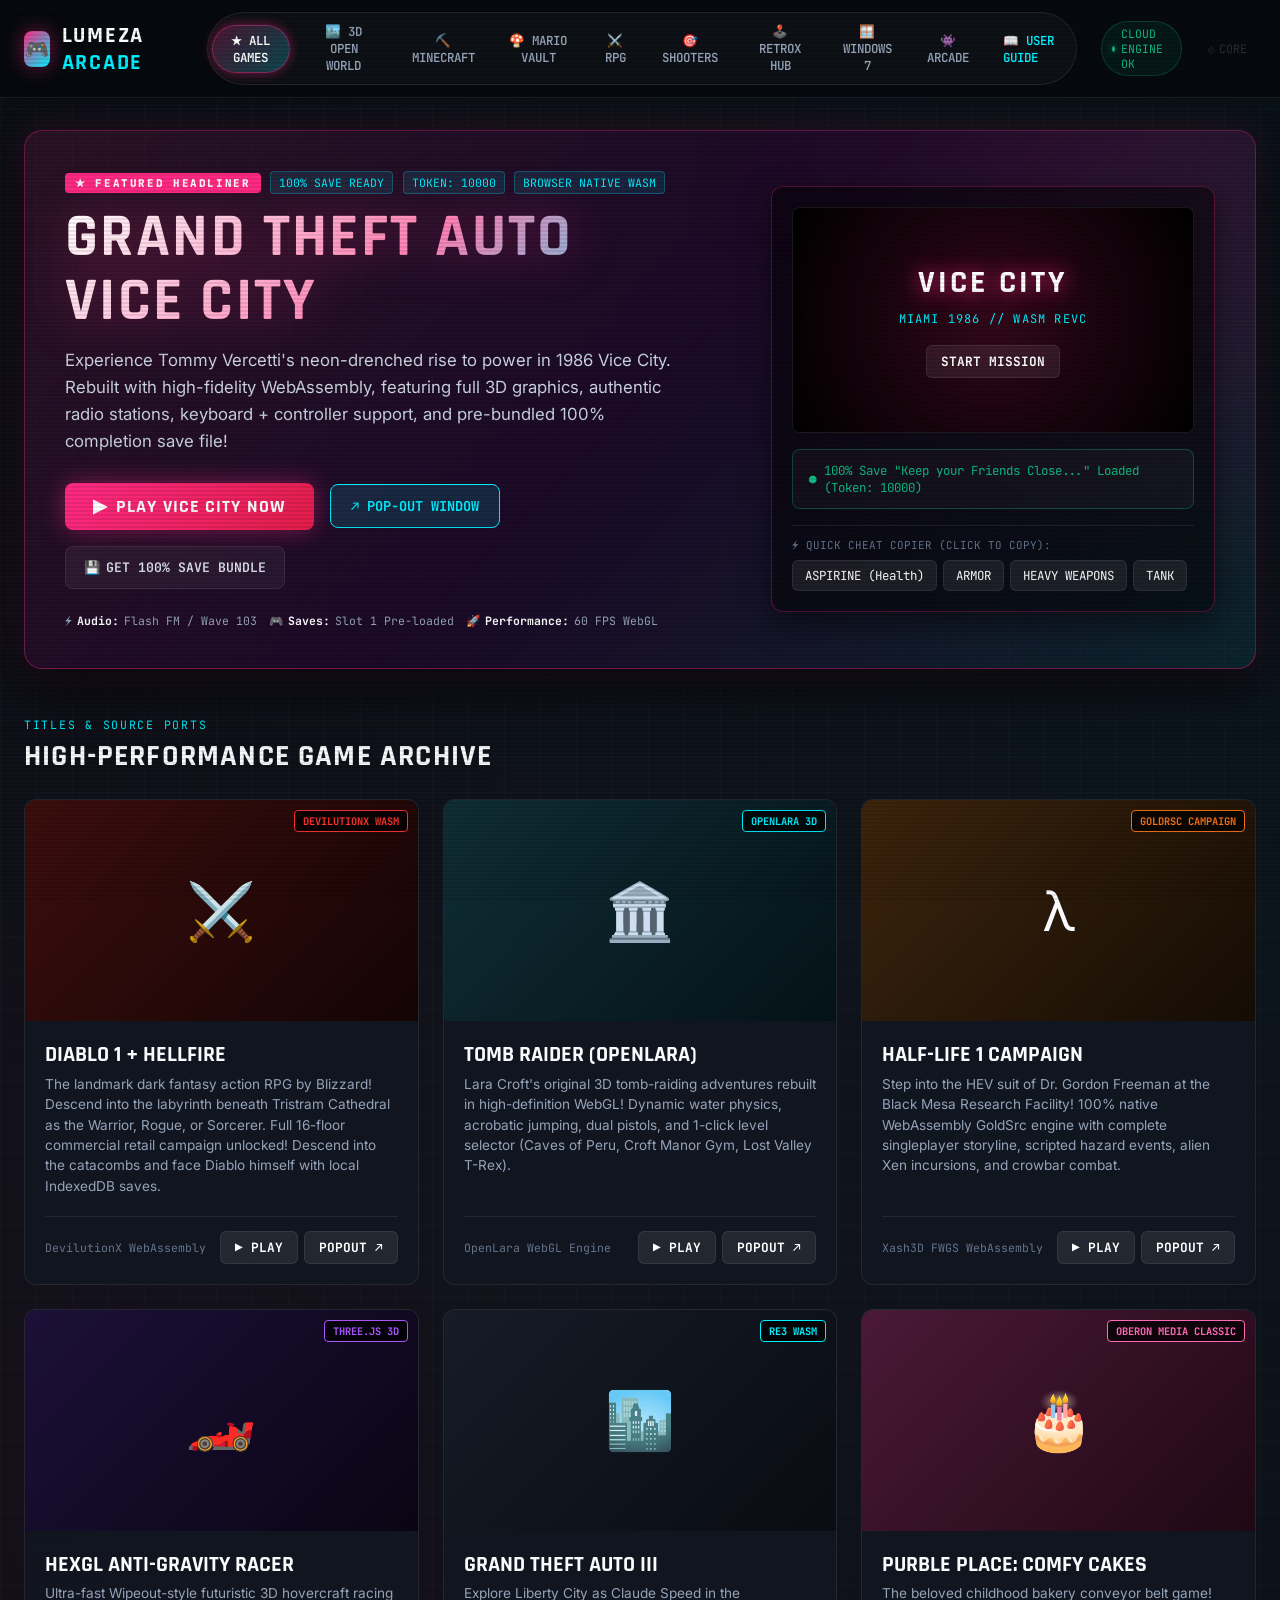
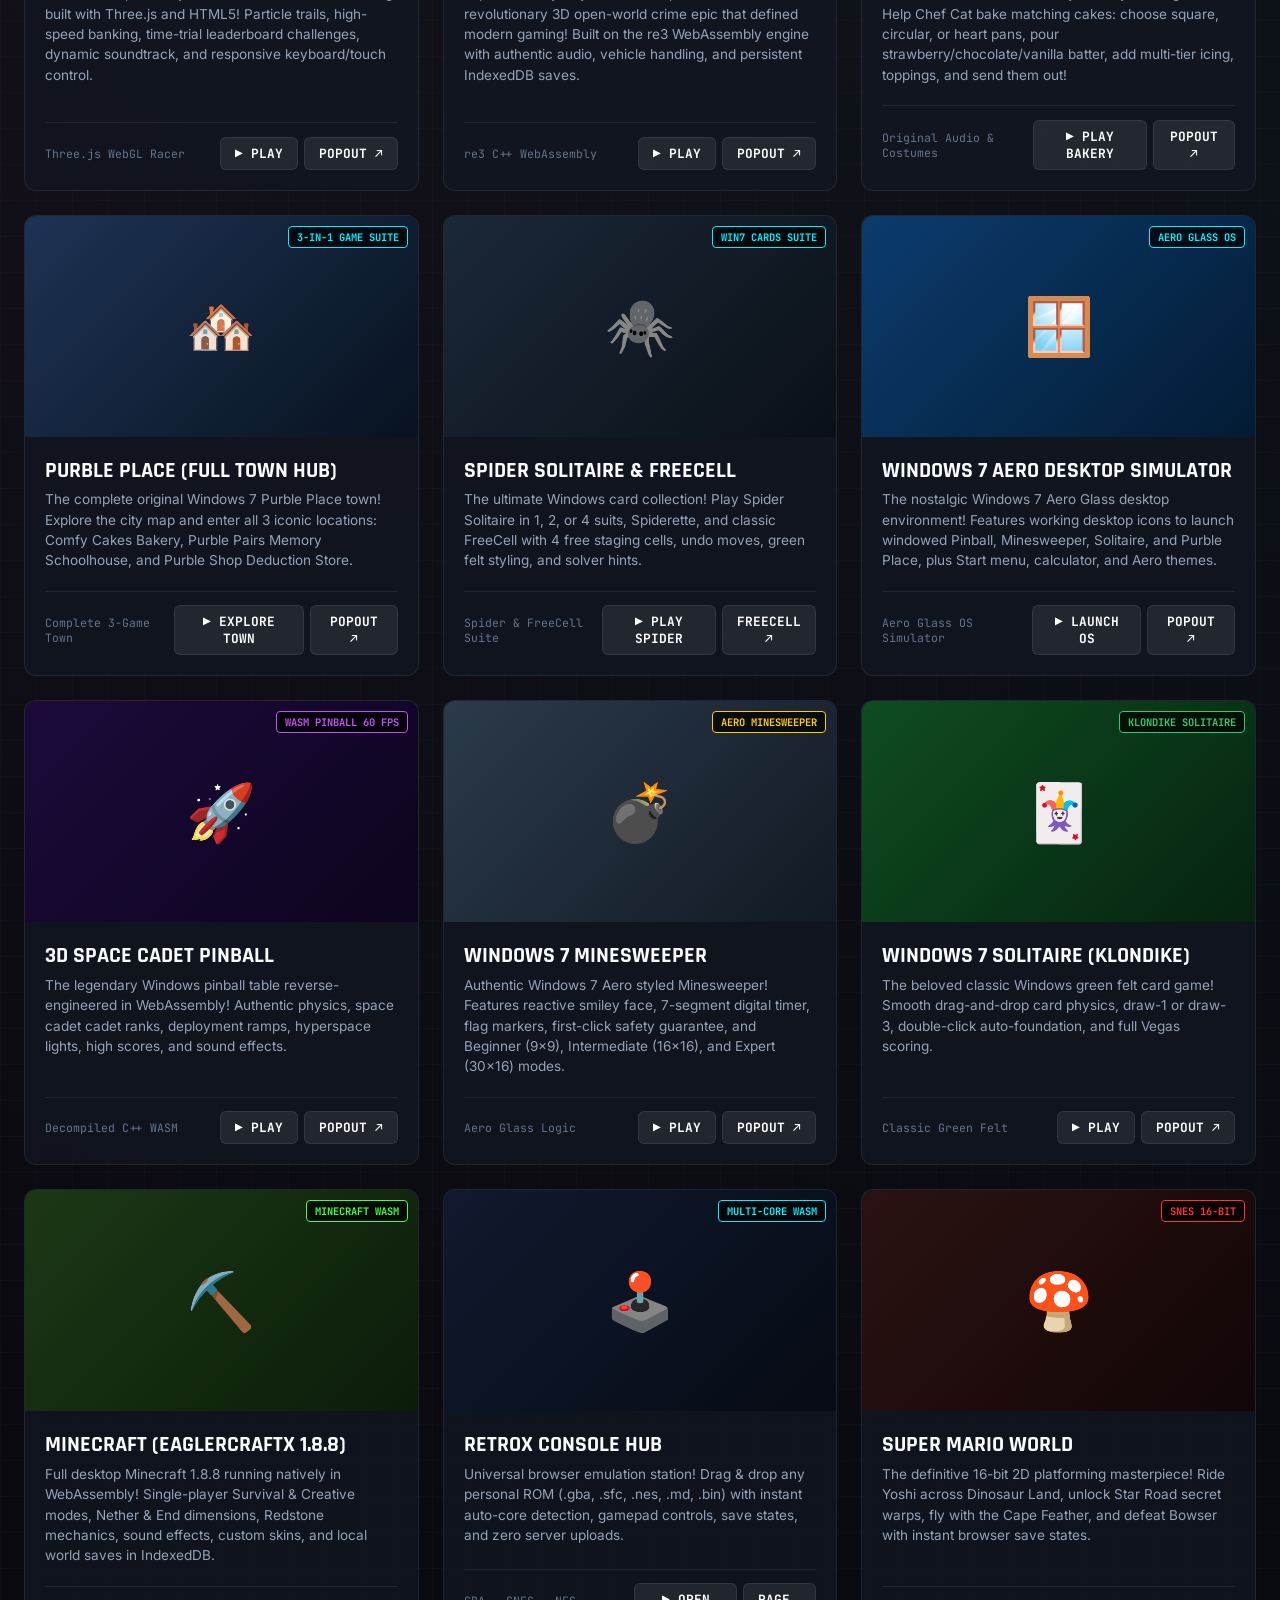
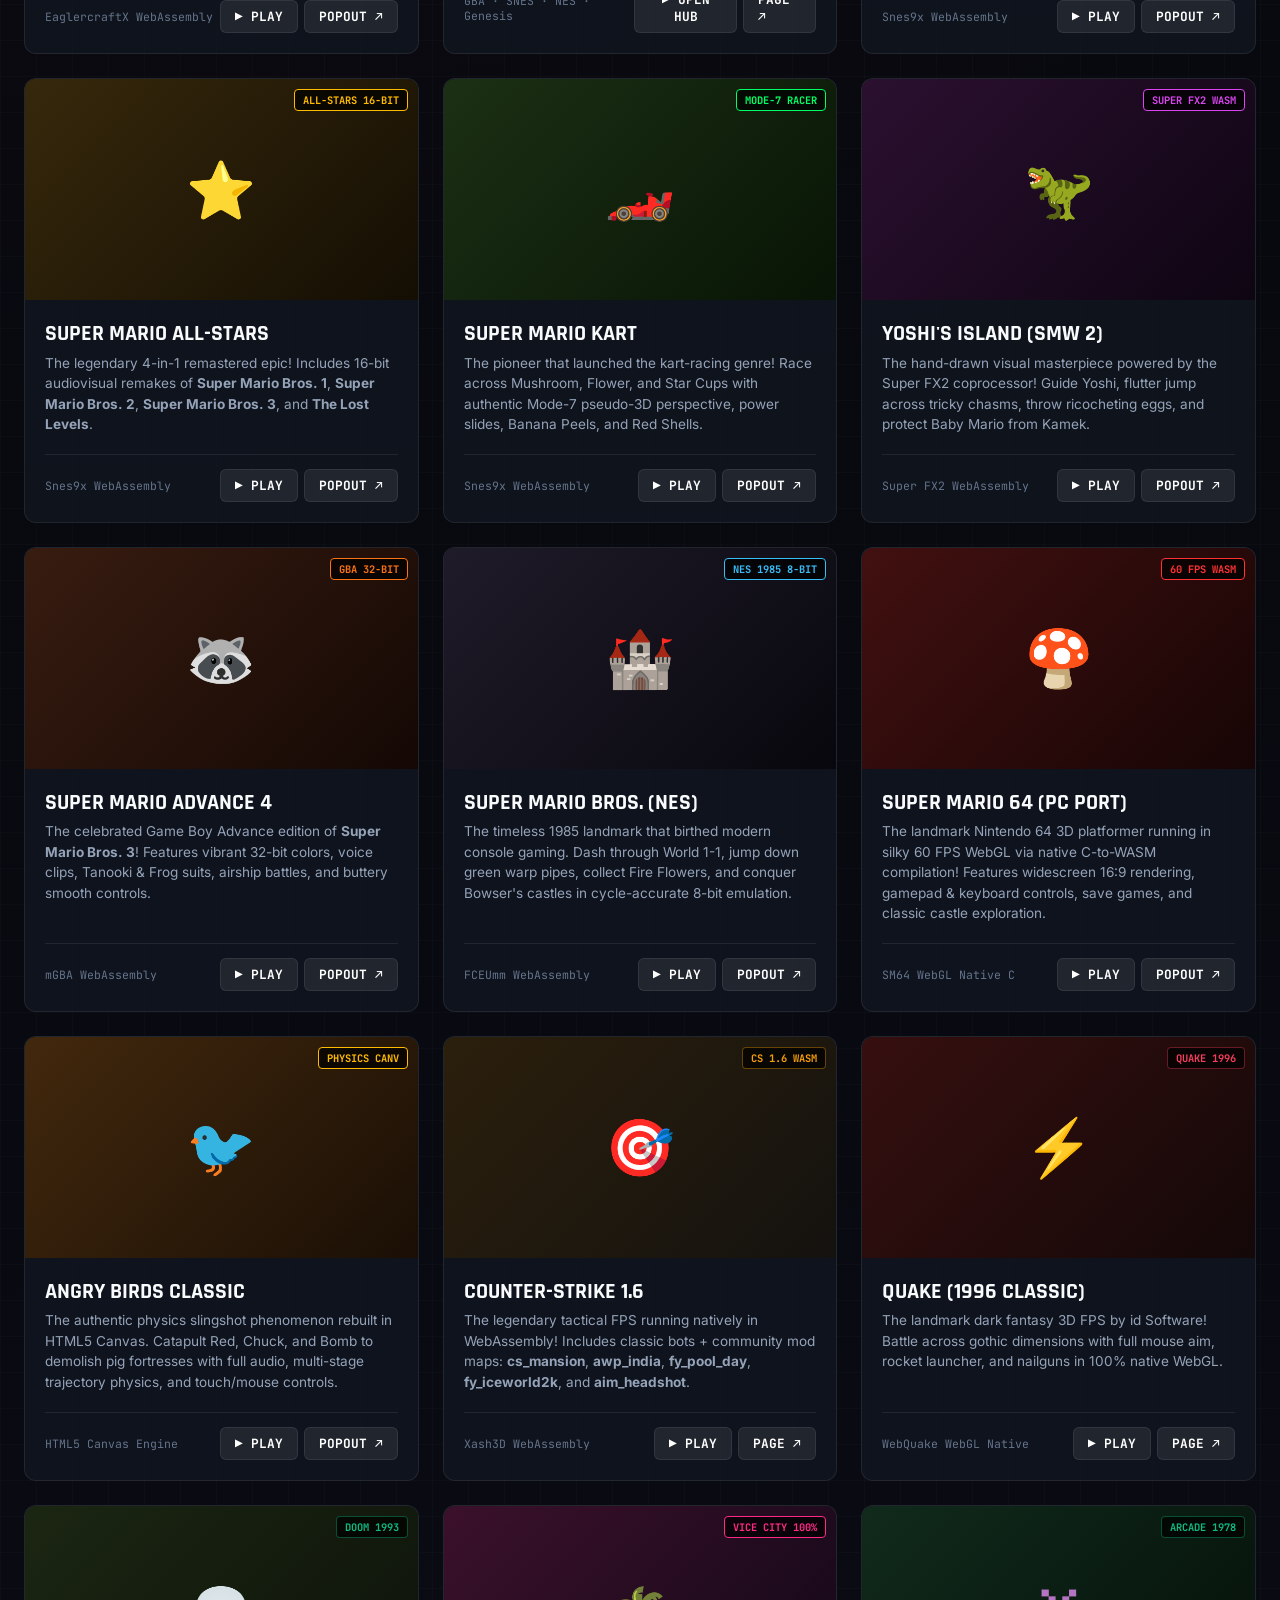
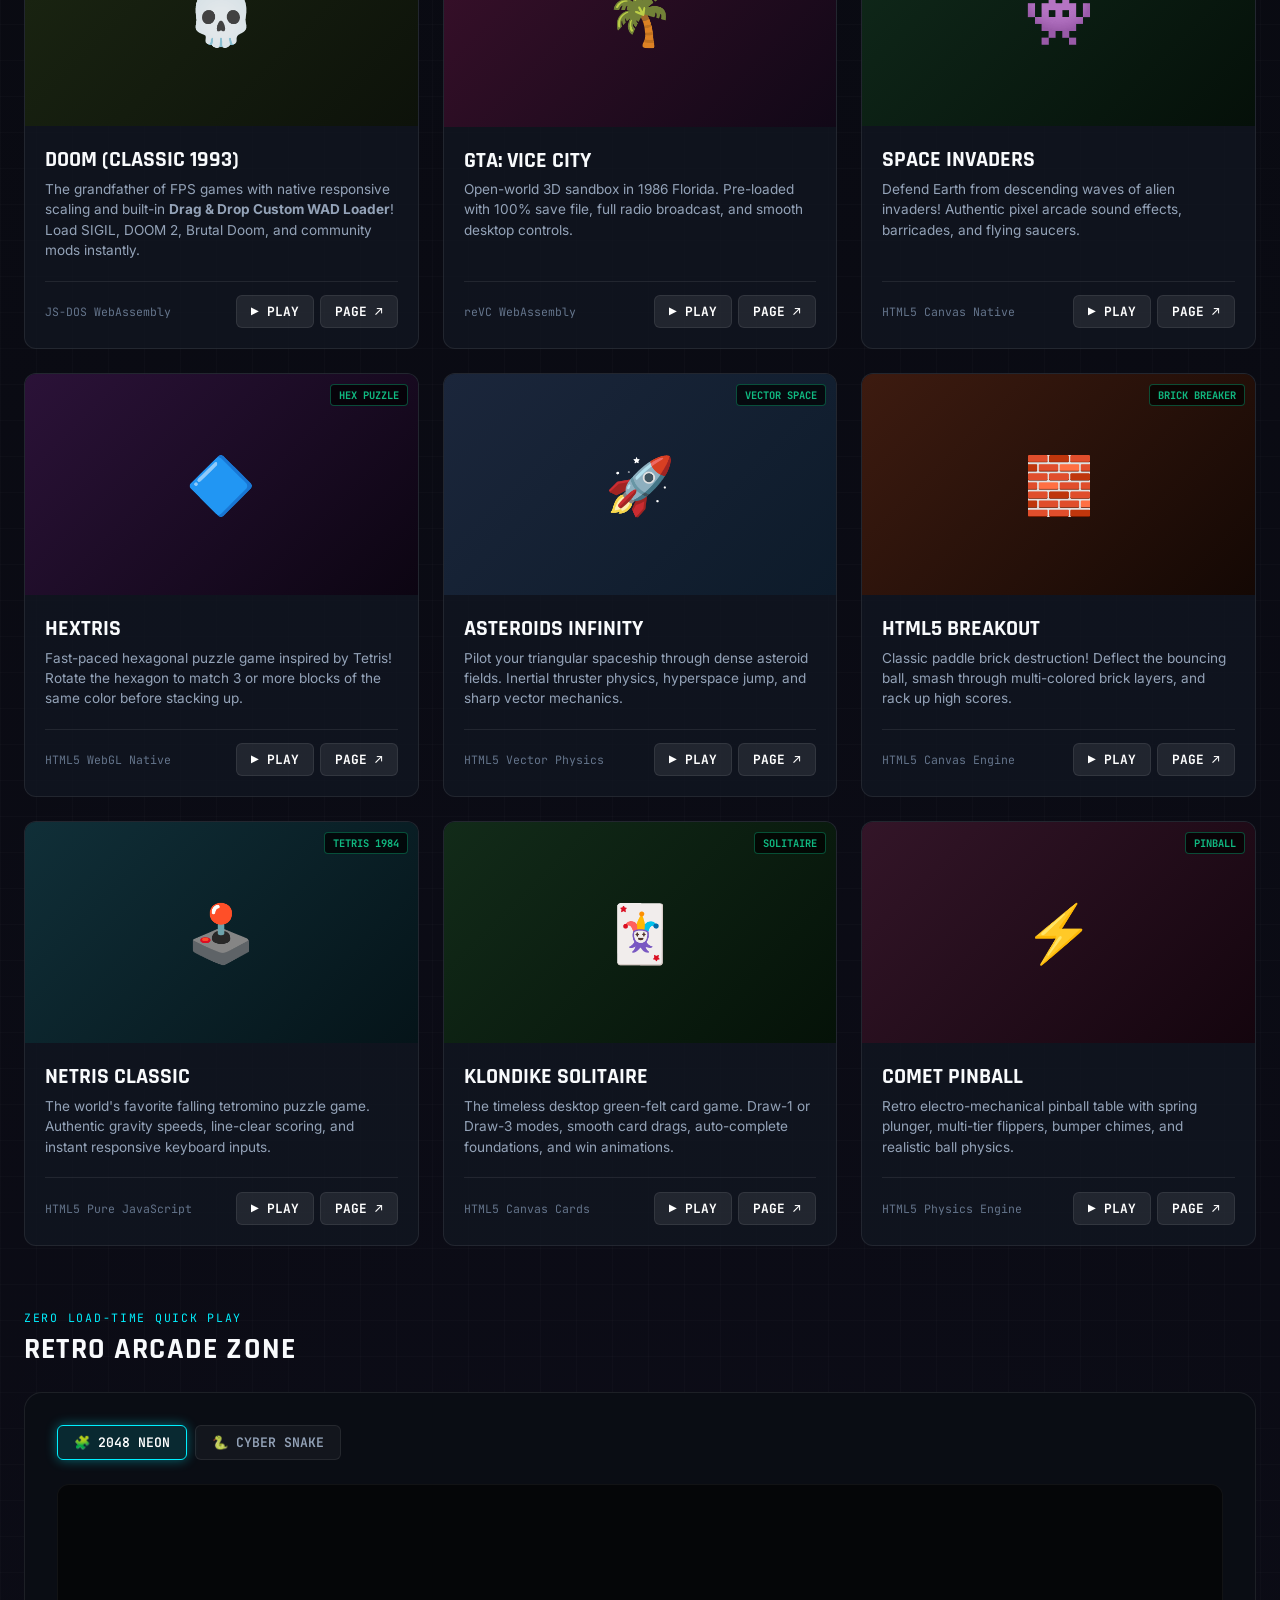
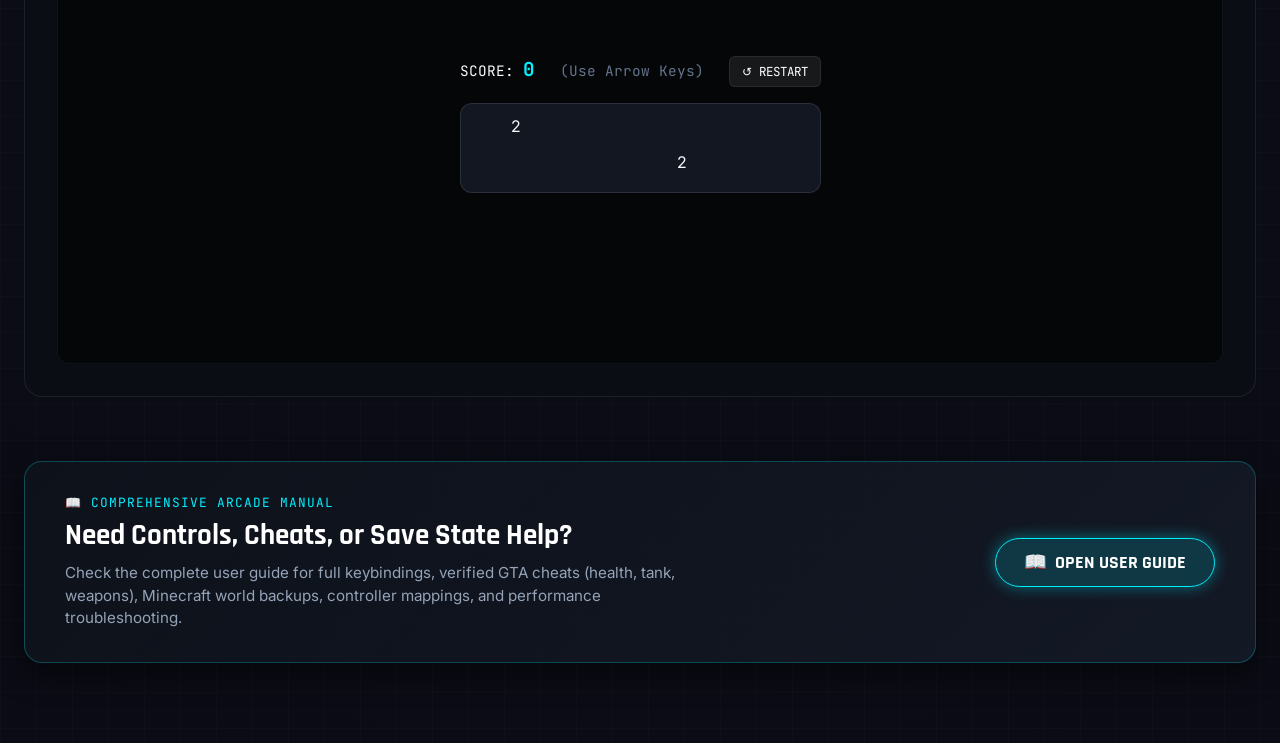
==== commit dcadb47d: "feat: deploy authentic Purble Place Comfy Cakes, Purble town, Spider Solitaire suite, and wire Windo" ====
--- a/portal/index.html
+++ b/portal/index.html
@@ -266,23 +266,92 @@
 
       
       <!-- WINDOWS 7 CLASSICS -->
-      <!-- Win7 Desktop -->
+      <!-- Purble Place: Comfy Cakes (The Cake Factory) -->
+      <article class="game-tile" data-category="win7 arcade">
+        <div class="tile-media">
+          <div style="width:100%; height:100%; background: linear-gradient(135deg, #4a1936, #1f0814); display:flex; align-items:center; justify-content:center;">
+            <span style="font-size: 3.5rem;">🎂</span>
+          </div>
+          <span class="tile-tag-badge" style="color:#ff69b4; border-color:#ff69b4;">OBERON MEDIA CLASSIC</span>
+        </div>
+        <div class="tile-body">
+          <h3 class="tile-title">Purble Place: Comfy Cakes</h3>
+          <p class="tile-desc">
+            The beloved childhood bakery conveyor belt game! Help Chef Cat bake matching cakes: choose square, circular, or heart pans, pour strawberry/chocolate/vanilla batter, add multi-tier icing, toppings, and send them out!
+          </p>
+          <div class="tile-footer">
+            <span class="tile-meta">Original Audio & Costumes</span>
+            <div style="display:flex; gap: 6px;">
+              <button class="tile-play-btn" onclick="launchComfyCakesModal()">▶ PLAY BAKERY</button>
+              <button class="tile-play-btn" onclick="launchComfyCakesPopout()">POPOUT ↗</button>
+            </div>
+          </div>
+        </div>
+      </article>
+
+      <!-- Purble Place: Full Town Hub -->
+      <article class="game-tile" data-category="win7 arcade">
+        <div class="tile-media">
+          <div style="width:100%; height:100%; background: linear-gradient(135deg, #1d3354, #081220); display:flex; align-items:center; justify-content:center;">
+            <span style="font-size: 3.5rem;">🏘️</span>
+          </div>
+          <span class="tile-tag-badge" style="color:#00f0ff; border-color:#00f0ff;">3-IN-1 GAME SUITE</span>
+        </div>
+        <div class="tile-body">
+          <h3 class="tile-title">Purble Place (Full Town Hub)</h3>
+          <p class="tile-desc">
+            The complete original Windows 7 Purble Place town! Explore the city map and enter all 3 iconic locations: Comfy Cakes Bakery, Purble Pairs Memory Schoolhouse, and Purble Shop Deduction Store.
+          </p>
+          <div class="tile-footer">
+            <span class="tile-meta">Complete 3-Game Town</span>
+            <div style="display:flex; gap: 6px;">
+              <button class="tile-play-btn" onclick="launchPurblePlaceModal()">▶ EXPLORE TOWN</button>
+              <button class="tile-play-btn" onclick="launchPurblePlacePopout()">POPOUT ↗</button>
+            </div>
+          </div>
+        </div>
+      </article>
+
+      <!-- Spider Solitaire & FreeCell -->
+      <article class="game-tile" data-category="win7 arcade">
+        <div class="tile-media">
+          <div style="width:100%; height:100%; background: linear-gradient(135deg, #1b2838, #0a1017); display:flex; align-items:center; justify-content:center;">
+            <span style="font-size: 3.5rem;">🕷️</span>
+          </div>
+          <span class="tile-tag-badge" style="color:#00f0ff; border-color:#00f0ff;">WIN7 CARDS SUITE</span>
+        </div>
+        <div class="tile-body">
+          <h3 class="tile-title">Spider Solitaire & FreeCell</h3>
+          <p class="tile-desc">
+            The ultimate Windows card collection! Play Spider Solitaire in 1, 2, or 4 suits, Spiderette, and classic FreeCell with 4 free staging cells, undo moves, green felt styling, and solver hints.
+          </p>
+          <div class="tile-footer">
+            <span class="tile-meta">Spider & FreeCell Suite</span>
+            <div style="display:flex; gap: 6px;">
+              <button class="tile-play-btn" onclick="launchSpiderSolitaireModal()">▶ PLAY SPIDER</button>
+              <button class="tile-play-btn" onclick="launchFreecellModal()">FREECELL ↗</button>
+            </div>
+          </div>
+        </div>
+      </article>
+
+      <!-- Win7 Desktop Simulator -->
       <article class="game-tile" data-category="win7 arcade">
         <div class="tile-media">
           <div style="width:100%; height:100%; background: linear-gradient(135deg, #0b3c6d, #031b34); display:flex; align-items:center; justify-content:center;">
             <span style="font-size: 3.5rem;">🪟</span>
           </div>
-          <span class="tile-tag-badge" style="color:#00f0ff; border-color:#00f0ff;">WIN7 OS SIMULATOR</span>
-        </div>
-        <div class="tile-body">
-          <h3 class="tile-title">Windows 7 Interactive Desktop</h3>
-          <p class="tile-desc">
-            Step inside the authentic Windows 7 Aero Glass operating system! Features Start menu, taskbar with peek previews, personalization themes, Media Player, Notepad, and windowed retro apps.
-          </p>
-          <div class="tile-footer">
-            <span class="tile-meta">Aero Glass HTML5 OS</span>
-            <div style="display:flex; gap: 6px;">
-              <button class="tile-play-btn" onclick="launchWin7DesktopModal()">▶ LAUNCH</button>
+          <span class="tile-tag-badge" style="color:#00f0ff; border-color:#00f0ff;">AERO GLASS OS</span>
+        </div>
+        <div class="tile-body">
+          <h3 class="tile-title">Windows 7 Aero Desktop Simulator</h3>
+          <p class="tile-desc">
+            The nostalgic Windows 7 Aero Glass desktop environment! Features working desktop icons to launch windowed Pinball, Minesweeper, Solitaire, and Purble Place, plus Start menu, calculator, and Aero themes.
+          </p>
+          <div class="tile-footer">
+            <span class="tile-meta">Aero Glass OS Simulator</span>
+            <div style="display:flex; gap: 6px;">
+              <button class="tile-play-btn" onclick="launchWin7DesktopModal()">▶ LAUNCH OS</button>
               <button class="tile-play-btn" onclick="launchWin7DesktopPopout()">POPOUT ↗</button>
             </div>
           </div>
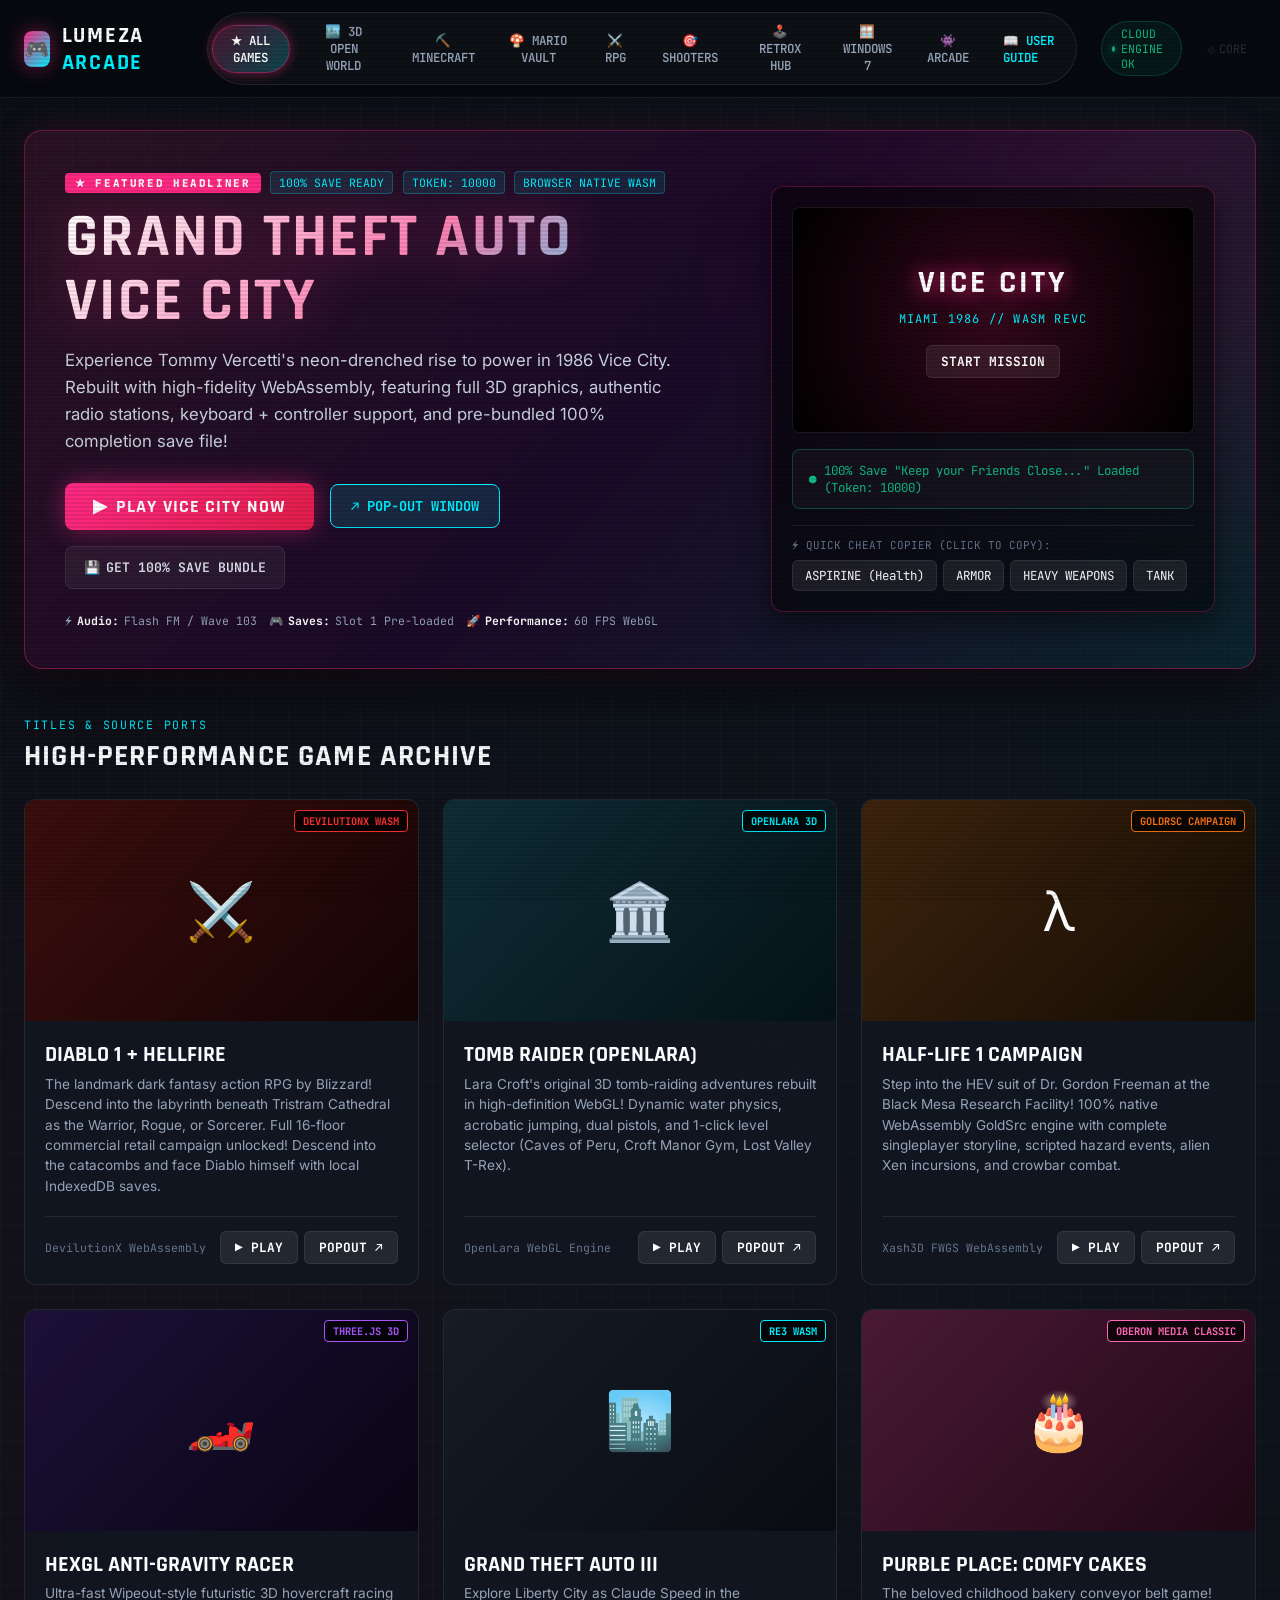
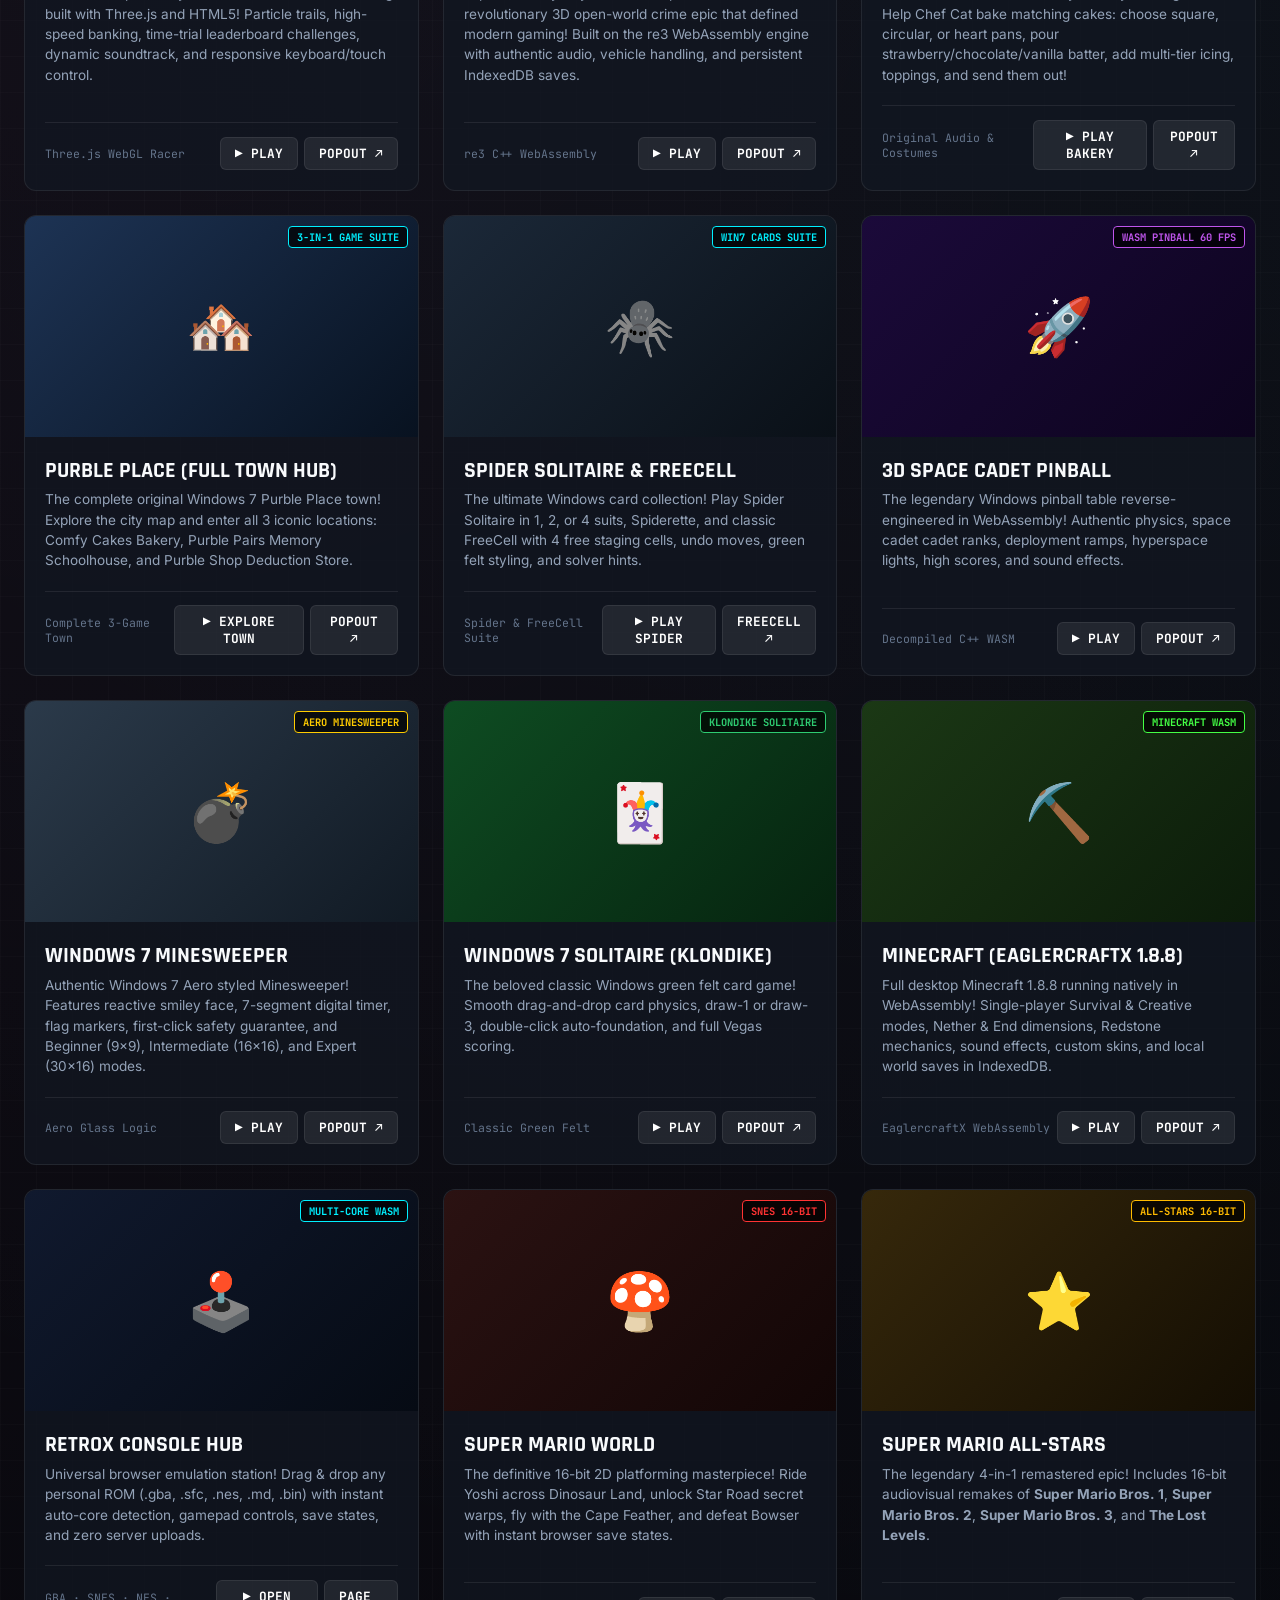
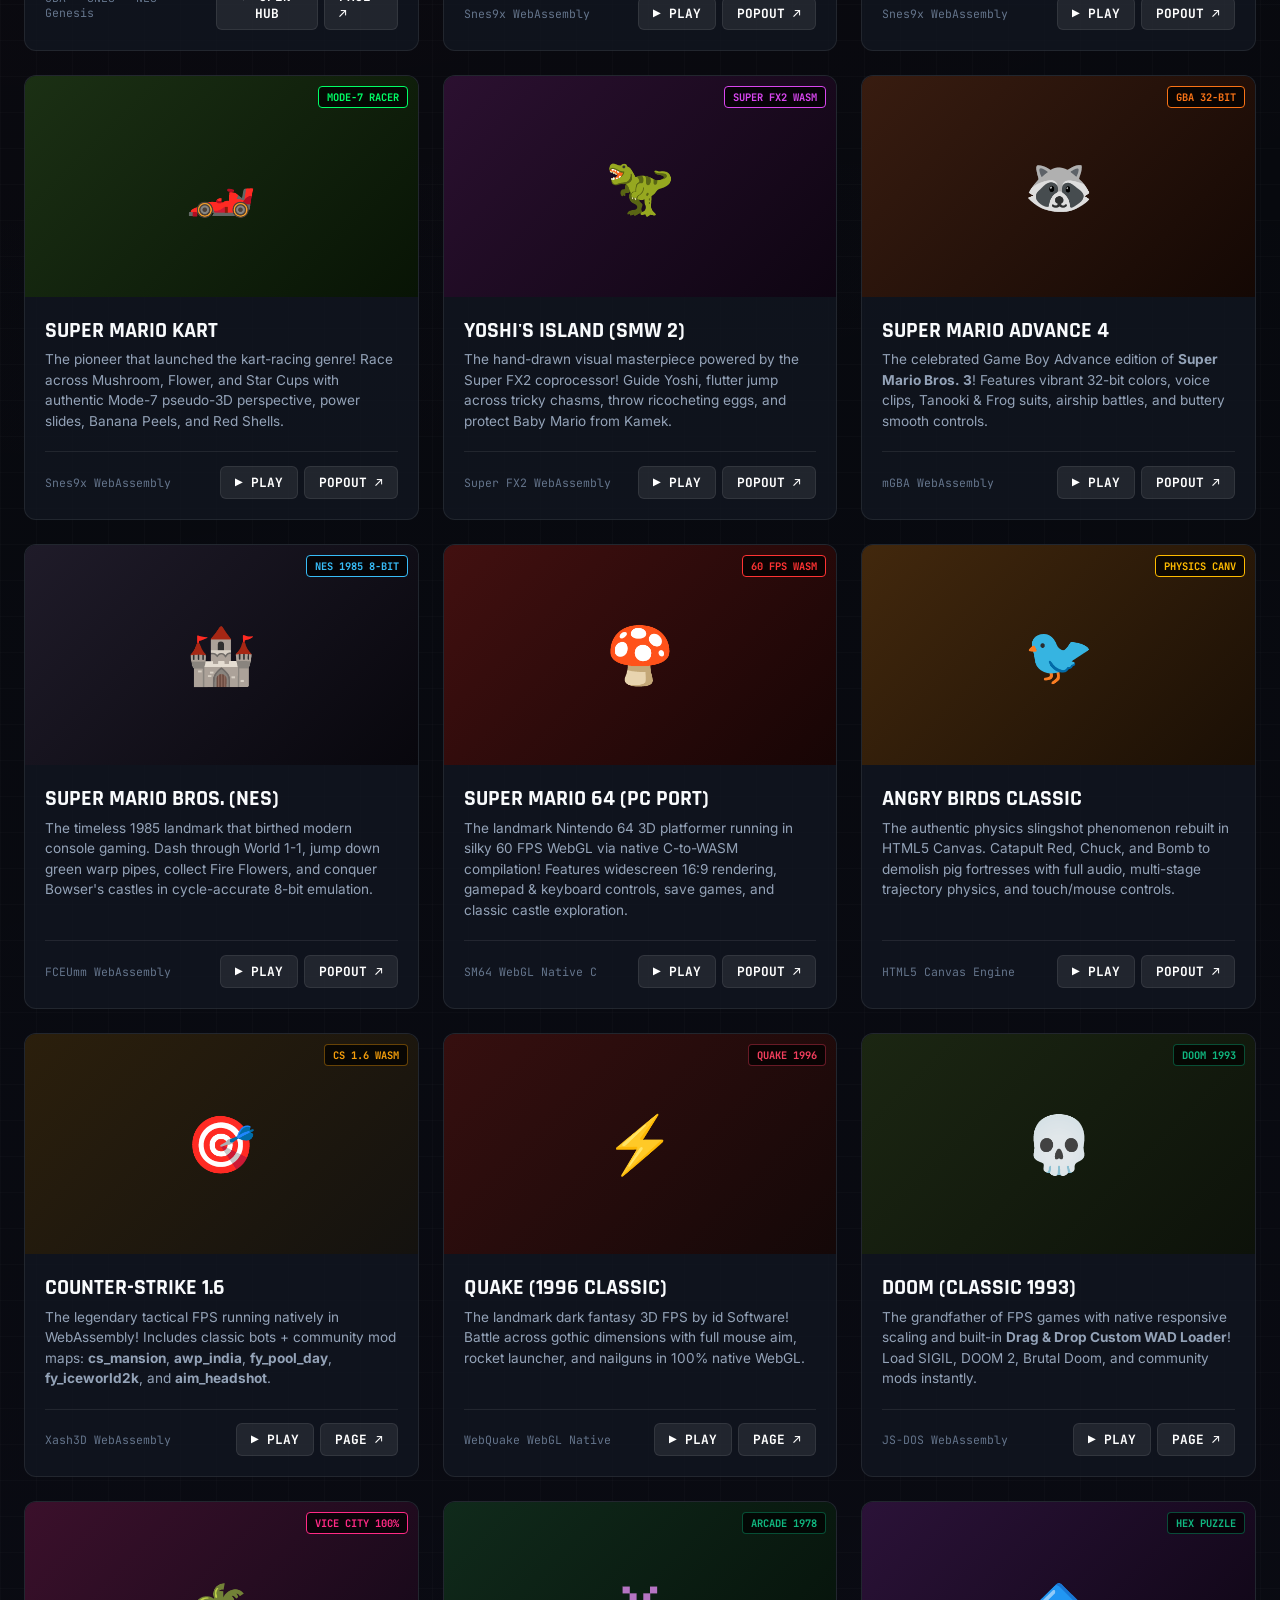
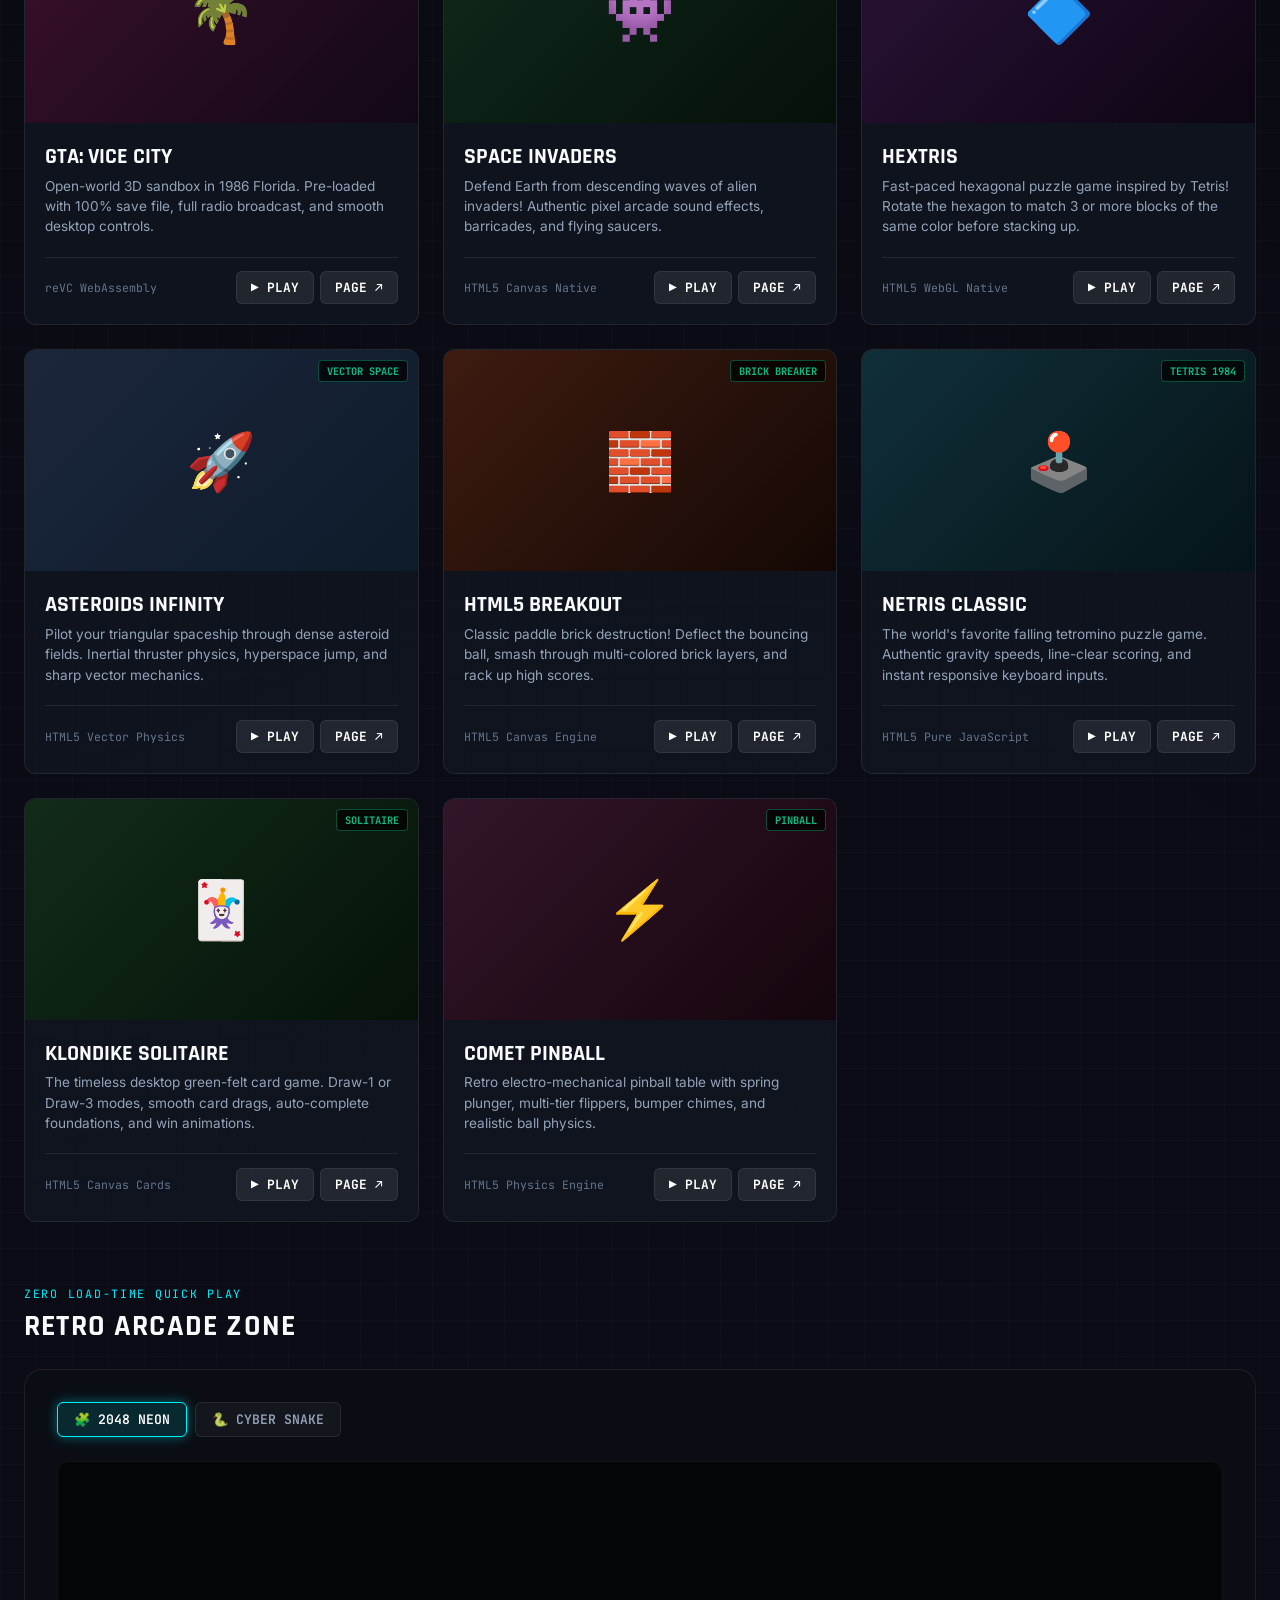
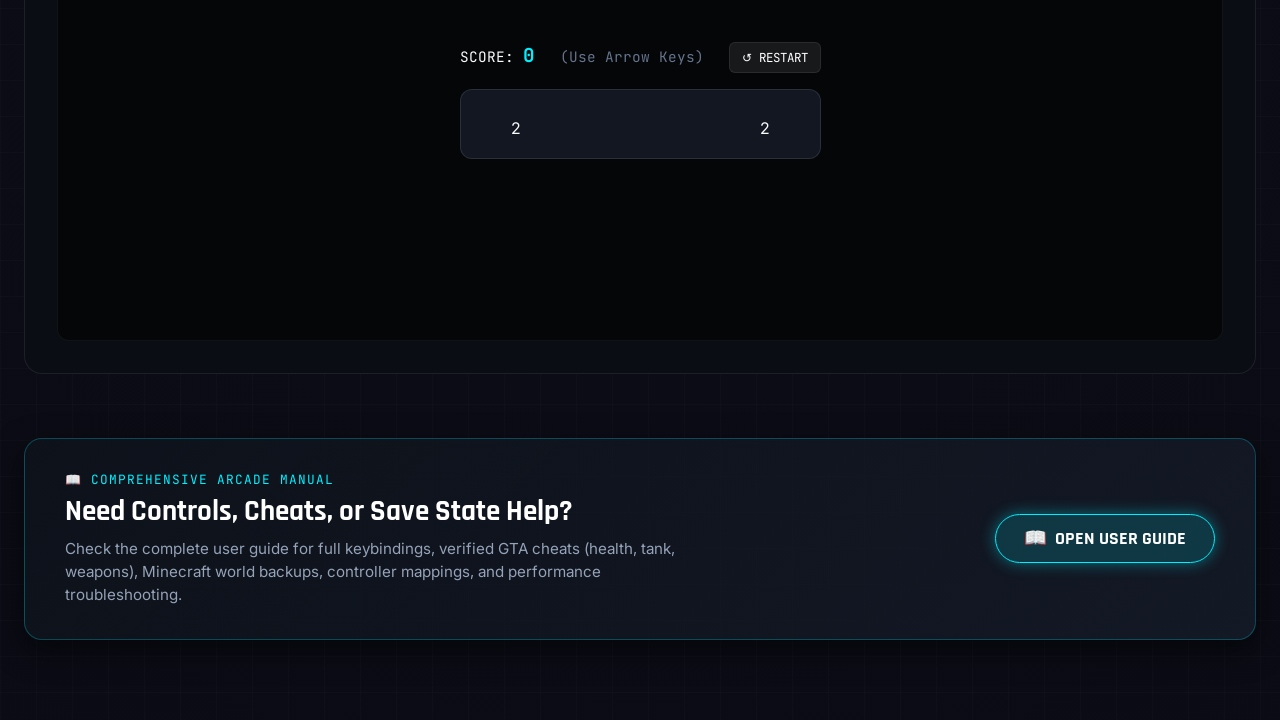
==== commit beac8288: "chore: remove Windows 7 desktop simulator and keep authentic standalone classic games" ====
--- a/portal/index.html
+++ b/portal/index.html
@@ -335,28 +335,6 @@
         </div>
       </article>
 
-      <!-- Win7 Desktop Simulator -->
-      <article class="game-tile" data-category="win7 arcade">
-        <div class="tile-media">
-          <div style="width:100%; height:100%; background: linear-gradient(135deg, #0b3c6d, #031b34); display:flex; align-items:center; justify-content:center;">
-            <span style="font-size: 3.5rem;">🪟</span>
-          </div>
-          <span class="tile-tag-badge" style="color:#00f0ff; border-color:#00f0ff;">AERO GLASS OS</span>
-        </div>
-        <div class="tile-body">
-          <h3 class="tile-title">Windows 7 Aero Desktop Simulator</h3>
-          <p class="tile-desc">
-            The nostalgic Windows 7 Aero Glass desktop environment! Features working desktop icons to launch windowed Pinball, Minesweeper, Solitaire, and Purble Place, plus Start menu, calculator, and Aero themes.
-          </p>
-          <div class="tile-footer">
-            <span class="tile-meta">Aero Glass OS Simulator</span>
-            <div style="display:flex; gap: 6px;">
-              <button class="tile-play-btn" onclick="launchWin7DesktopModal()">▶ LAUNCH OS</button>
-              <button class="tile-play-btn" onclick="launchWin7DesktopPopout()">POPOUT ↗</button>
-            </div>
-          </div>
-        </div>
-      </article>
 
       <!-- 3D Space Cadet Pinball -->
       <article class="game-tile" data-category="win7 arcade">
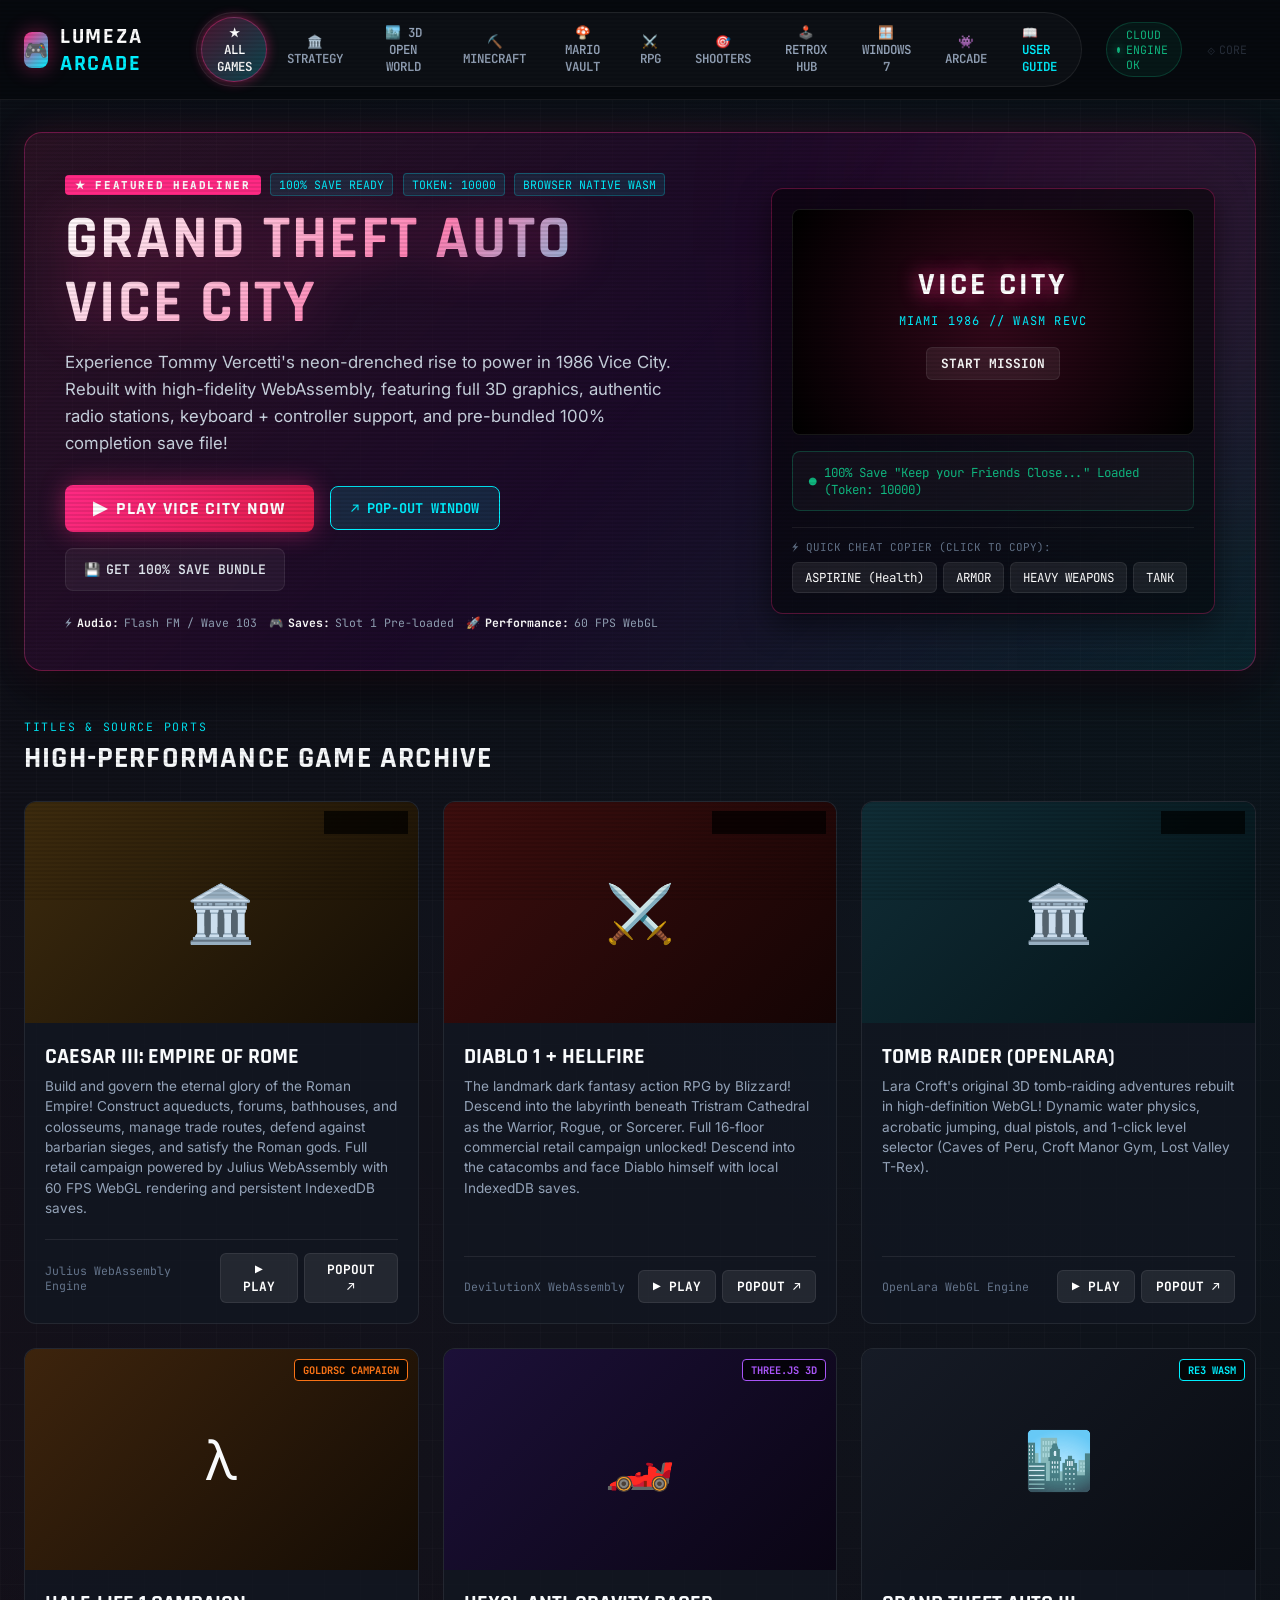
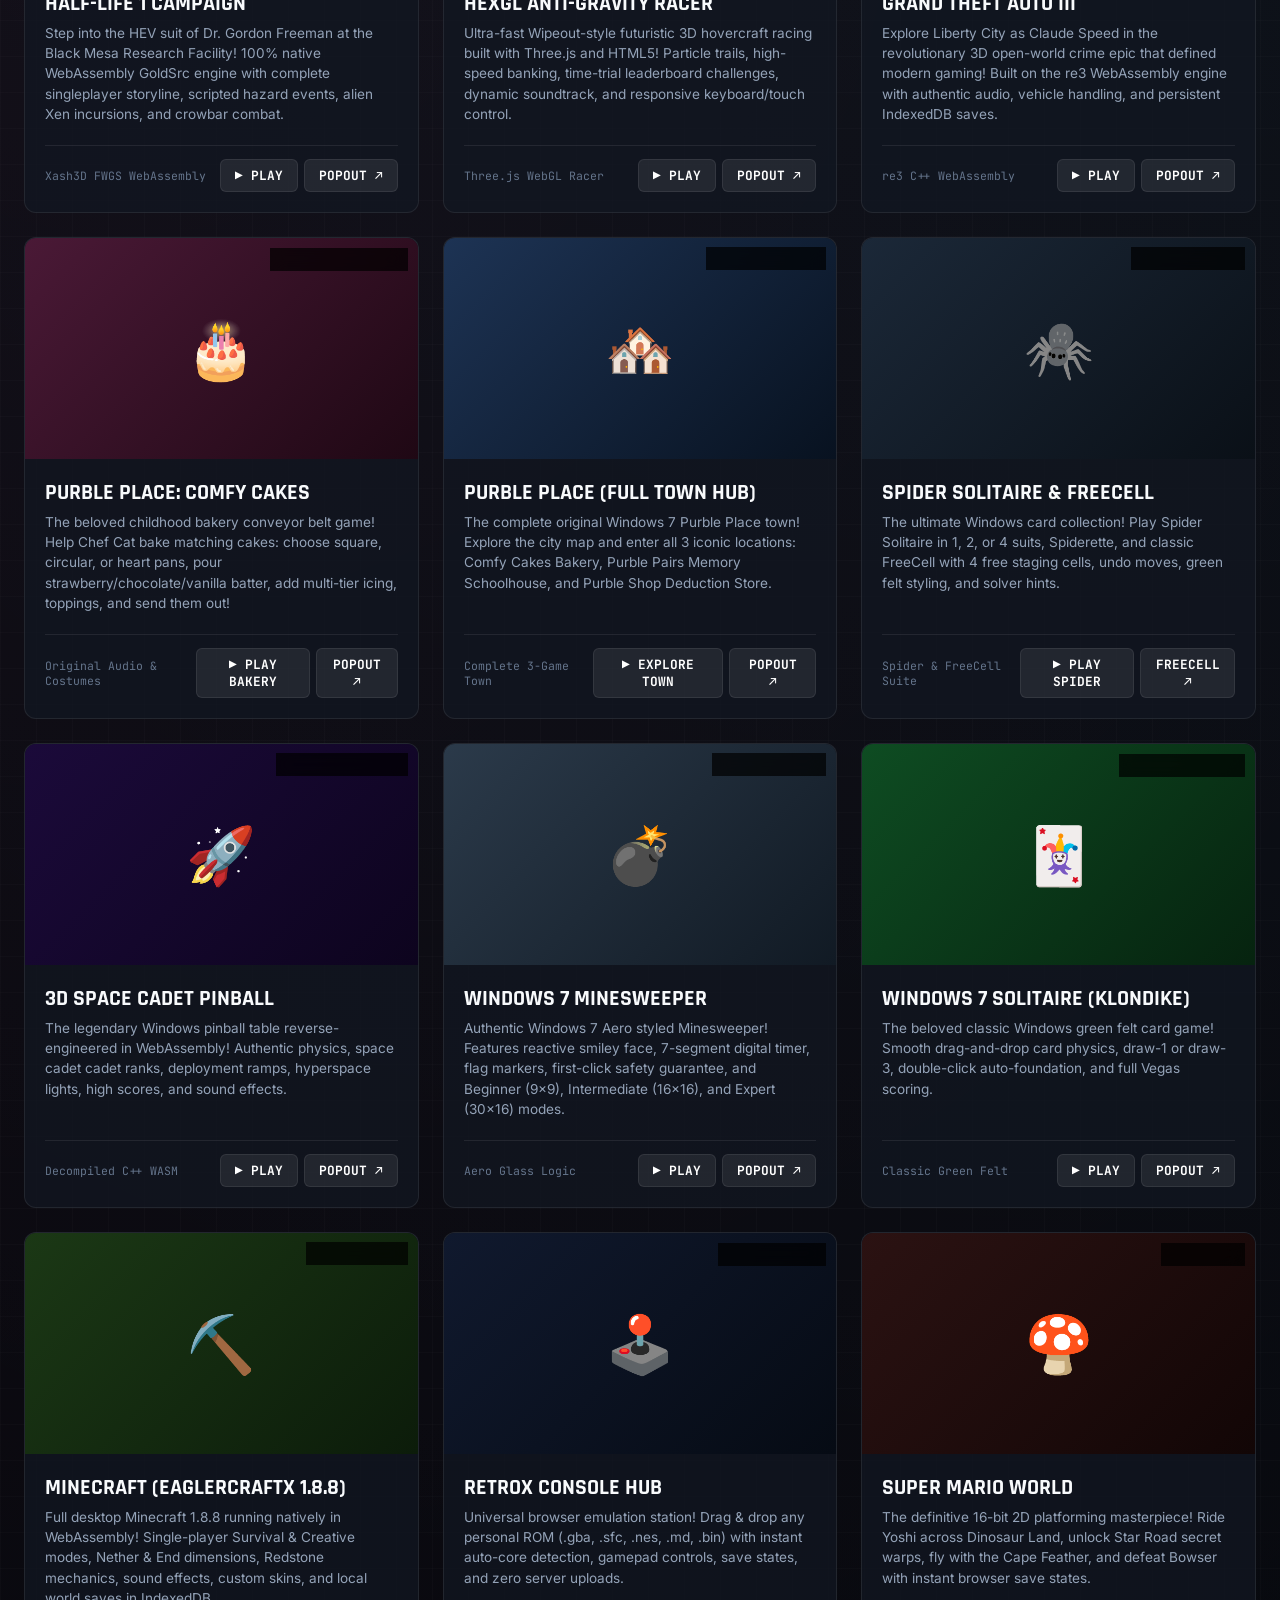
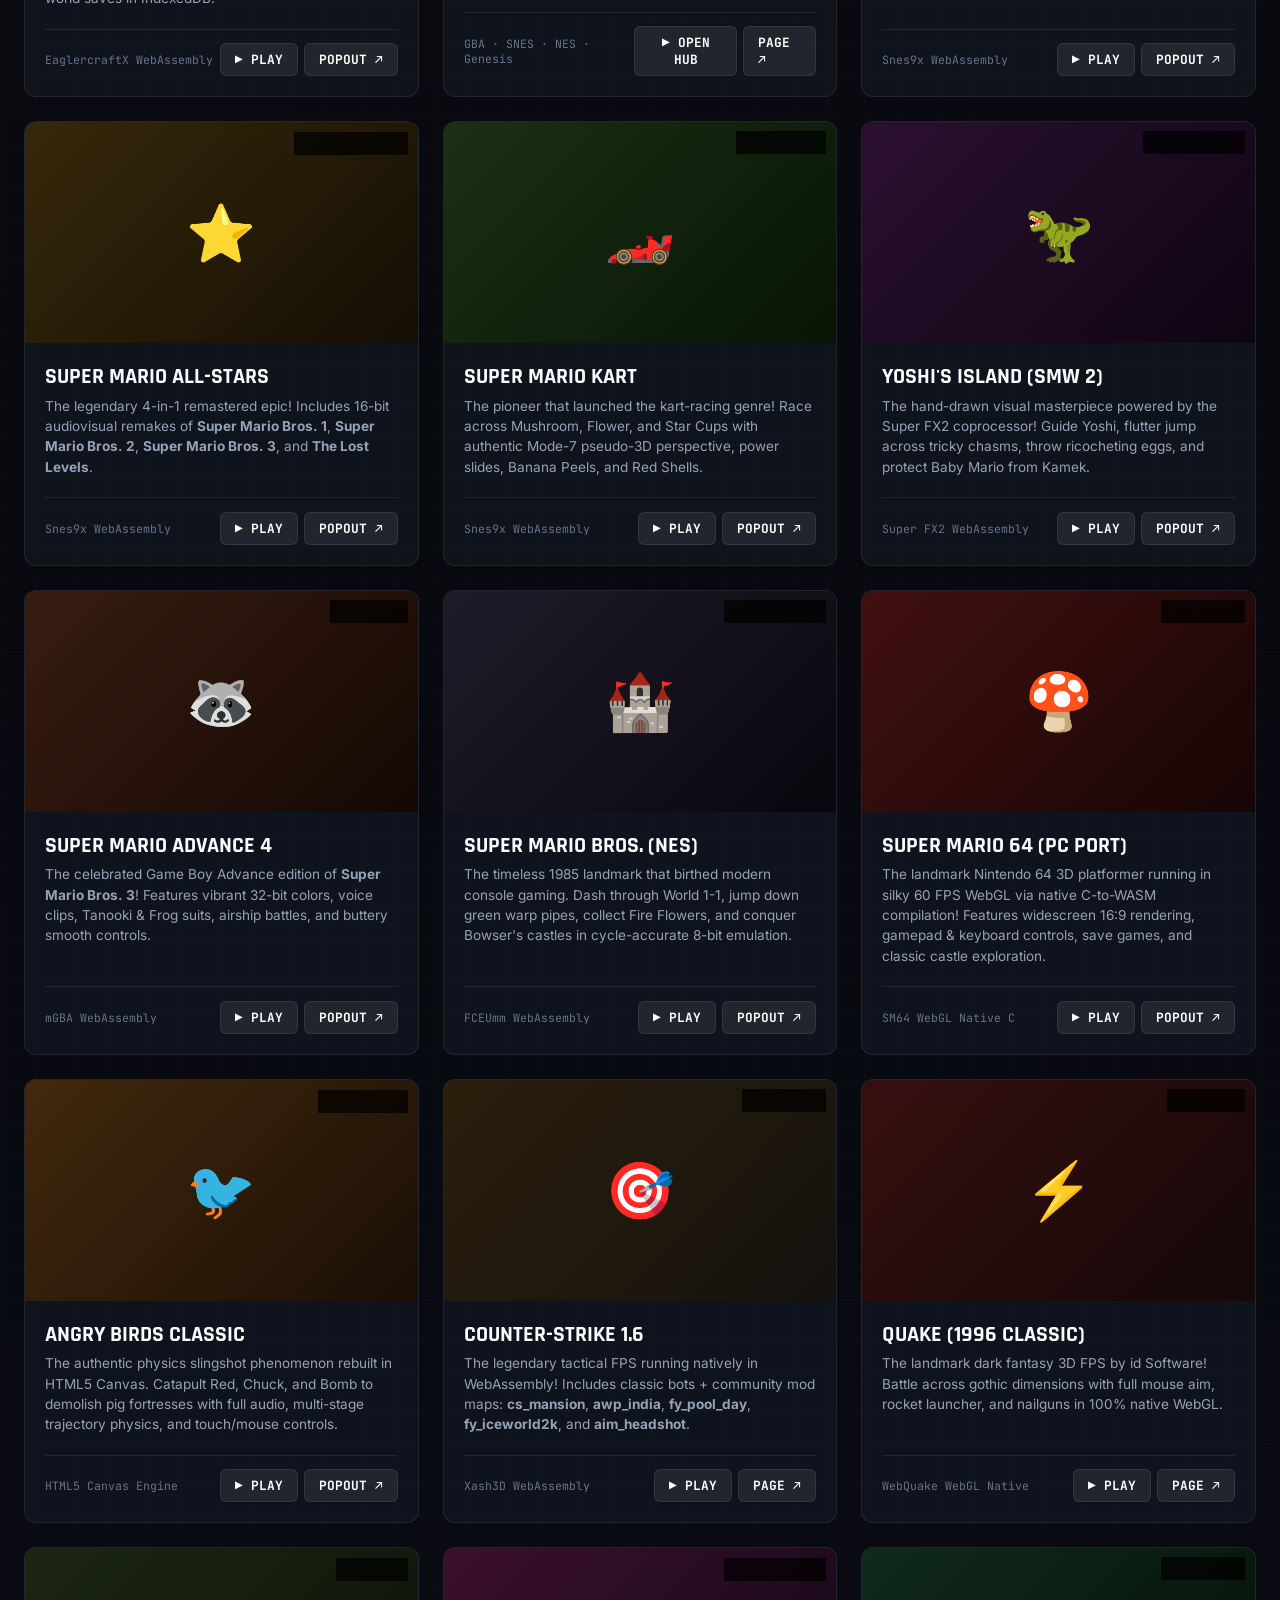
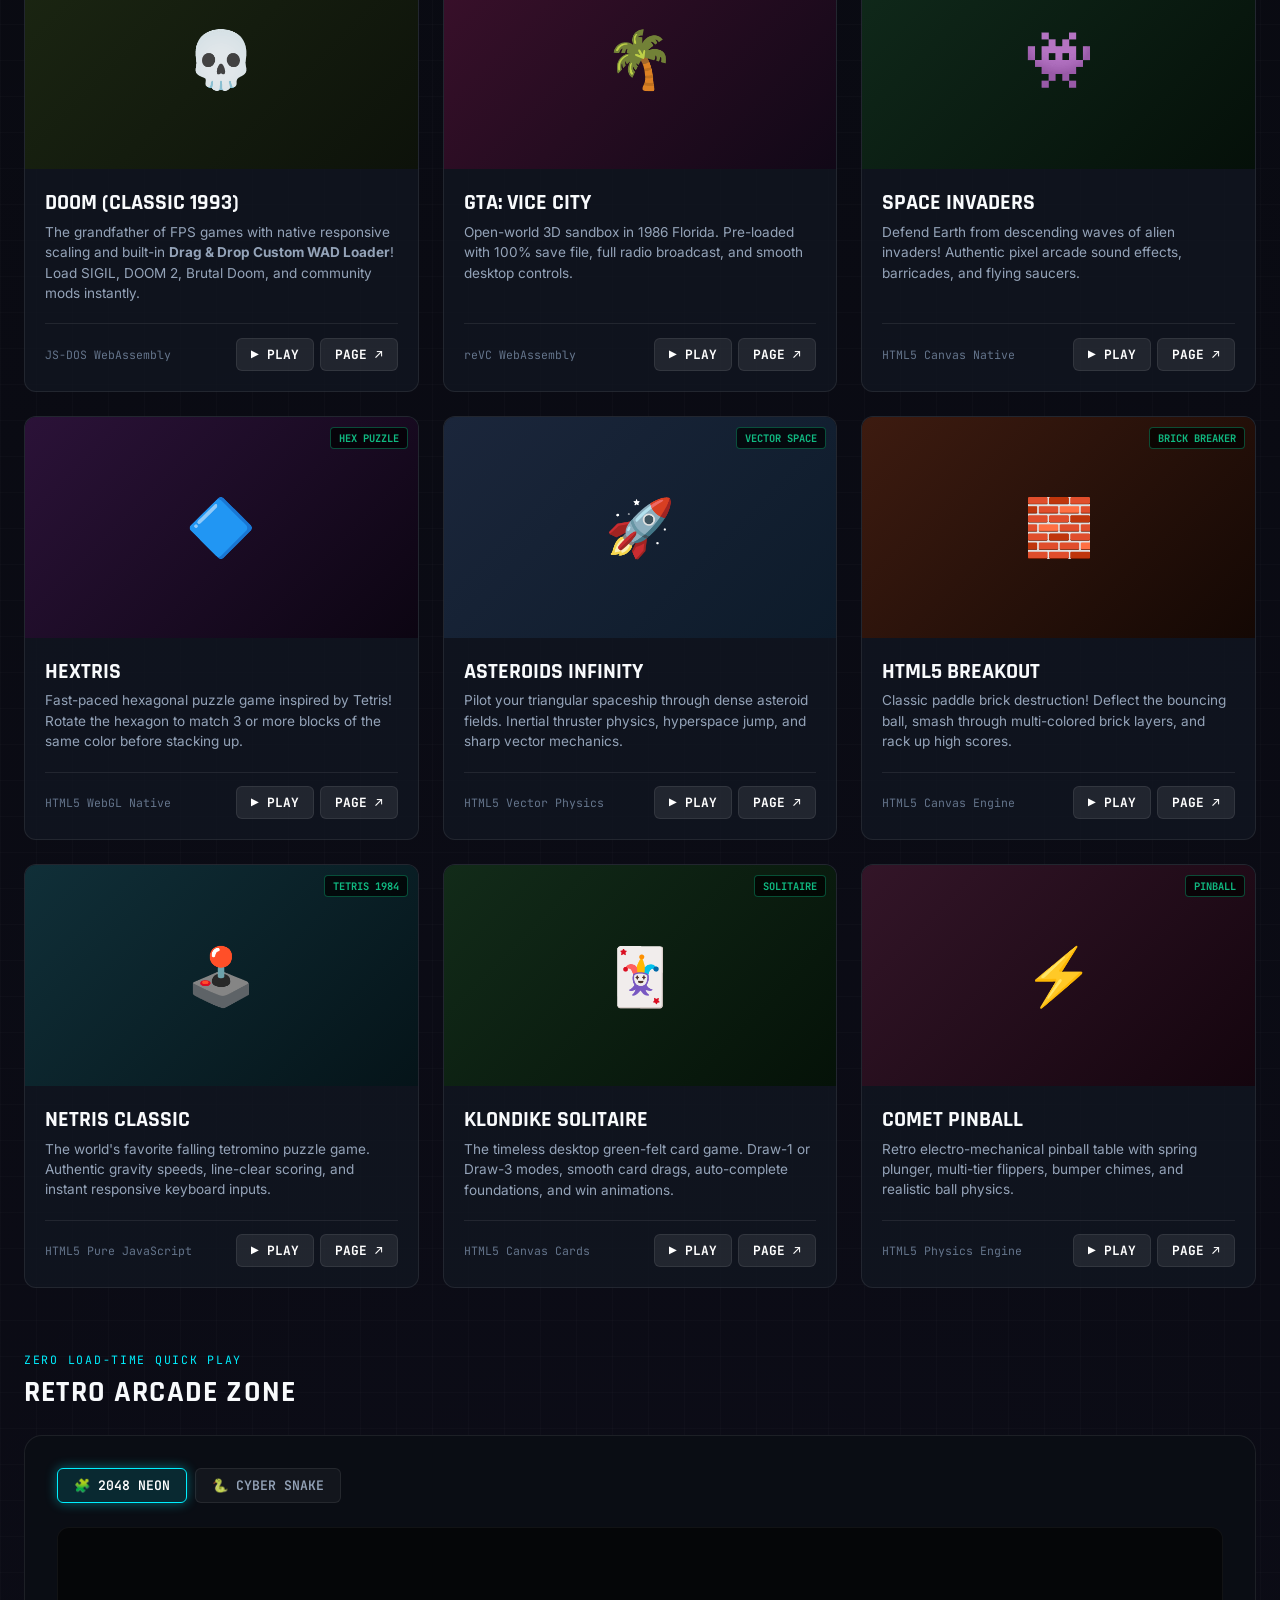
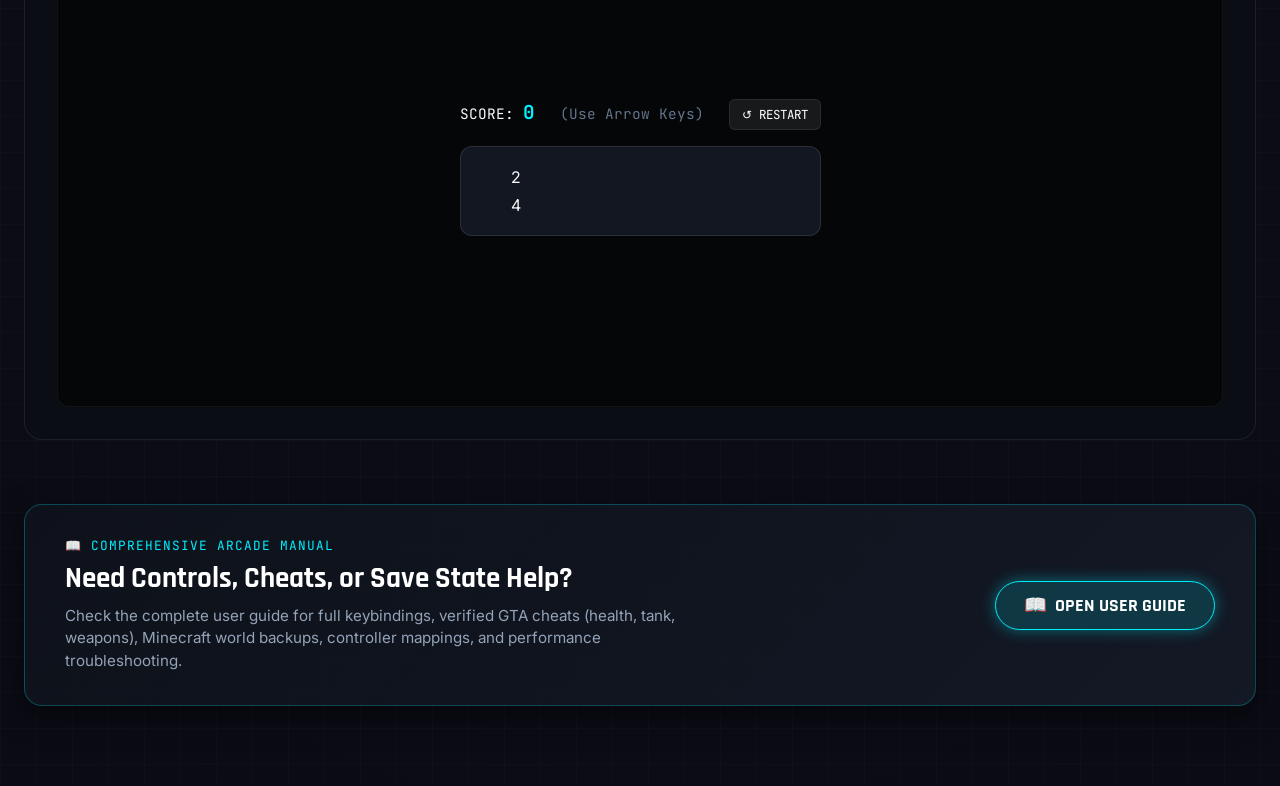
==== commit 1adb08e7: "feat: Add Caesar III: Empire of Rome (Julius WebAssembly) with self-hosted assets and portal integra" ====
--- a/portal/index.html
+++ b/portal/index.html
@@ -24,6 +24,7 @@
       <!-- Category Filter Navigation -->
       <nav class="portal-nav">
         <button class="nav-filter active" onclick="filterGames('all', this)">★ ALL GAMES</button>
+        <button class="nav-filter" onclick="filterGames('strategy', this)">🏛️ STRATEGY</button>
         <button class="nav-filter" onclick="filterGames('openworld', this)">🏙️ 3D OPEN WORLD</button>
         <button class="nav-filter" onclick="filterGames('minecraft', this)">⛏️ MINECRAFT</button>
         <button class="nav-filter" onclick="filterGames('mario', this)">🍄 MARIO VAULT</button>
@@ -149,6 +150,29 @@
 
     <div class="games-grid">
 
+      <!-- PHASE 4 HEADLINER: Caesar III (Empire of Rome) -->
+      <article class="game-tile" data-category="strategy retrox">
+        <div class="tile-media">
+          <div style="width:100%; height:100%; background: linear-gradient(135deg, #3d2b0e, #140d04); display:flex; align-items:center; justify-content:center;">
+            <span style="font-size: 3.5rem;">🏛️</span>
+          </div>
+          <span class="tile-tag-badge" style="color:#e5b869; border-color:#e5b869;">JULIUS WASM</span>
+        </div>
+        <div class="tile-body">
+          <h3 class="tile-title">Caesar III: Empire of Rome</h3>
+          <p class="tile-desc">
+            Build and govern the eternal glory of the Roman Empire! Construct aqueducts, forums, bathhouses, and colosseums, manage trade routes, defend against barbarian sieges, and satisfy the Roman gods. Full retail campaign powered by Julius WebAssembly with 60 FPS WebGL rendering and persistent IndexedDB saves.
+          </p>
+          <div class="tile-footer">
+            <span class="tile-meta">Julius WebAssembly Engine</span>
+            <div style="display:flex; gap: 6px;">
+              <button class="tile-play-btn" onclick="launchCaesar3Modal()">▶ PLAY</button>
+              <button class="tile-play-btn" onclick="launchCaesar3Popout()">POPOUT ↗</button>
+            </div>
+          </div>
+        </div>
+      </article>
+
       <!-- PHASE 3 HEADLINER: Diablo 1 + Hellfire -->
       <article class="game-tile" data-category="rpg">
         <div class="tile-media">
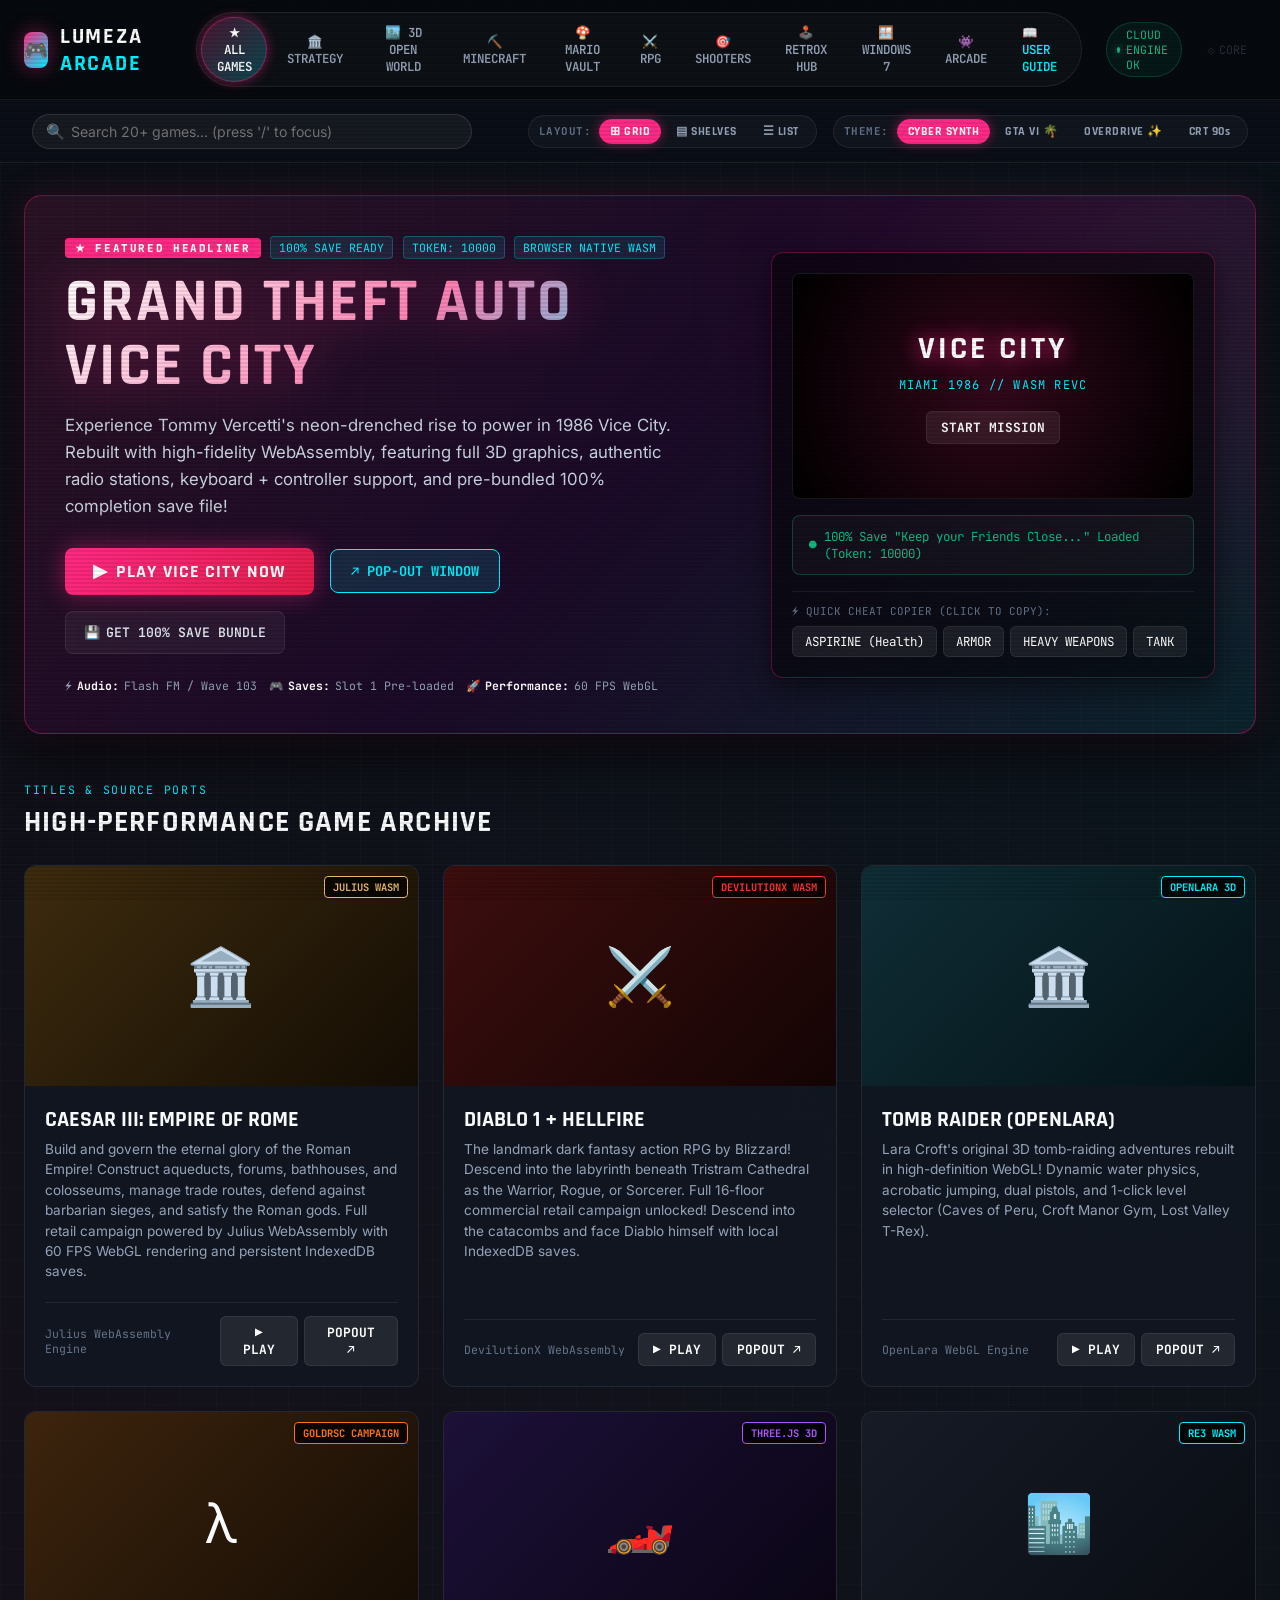
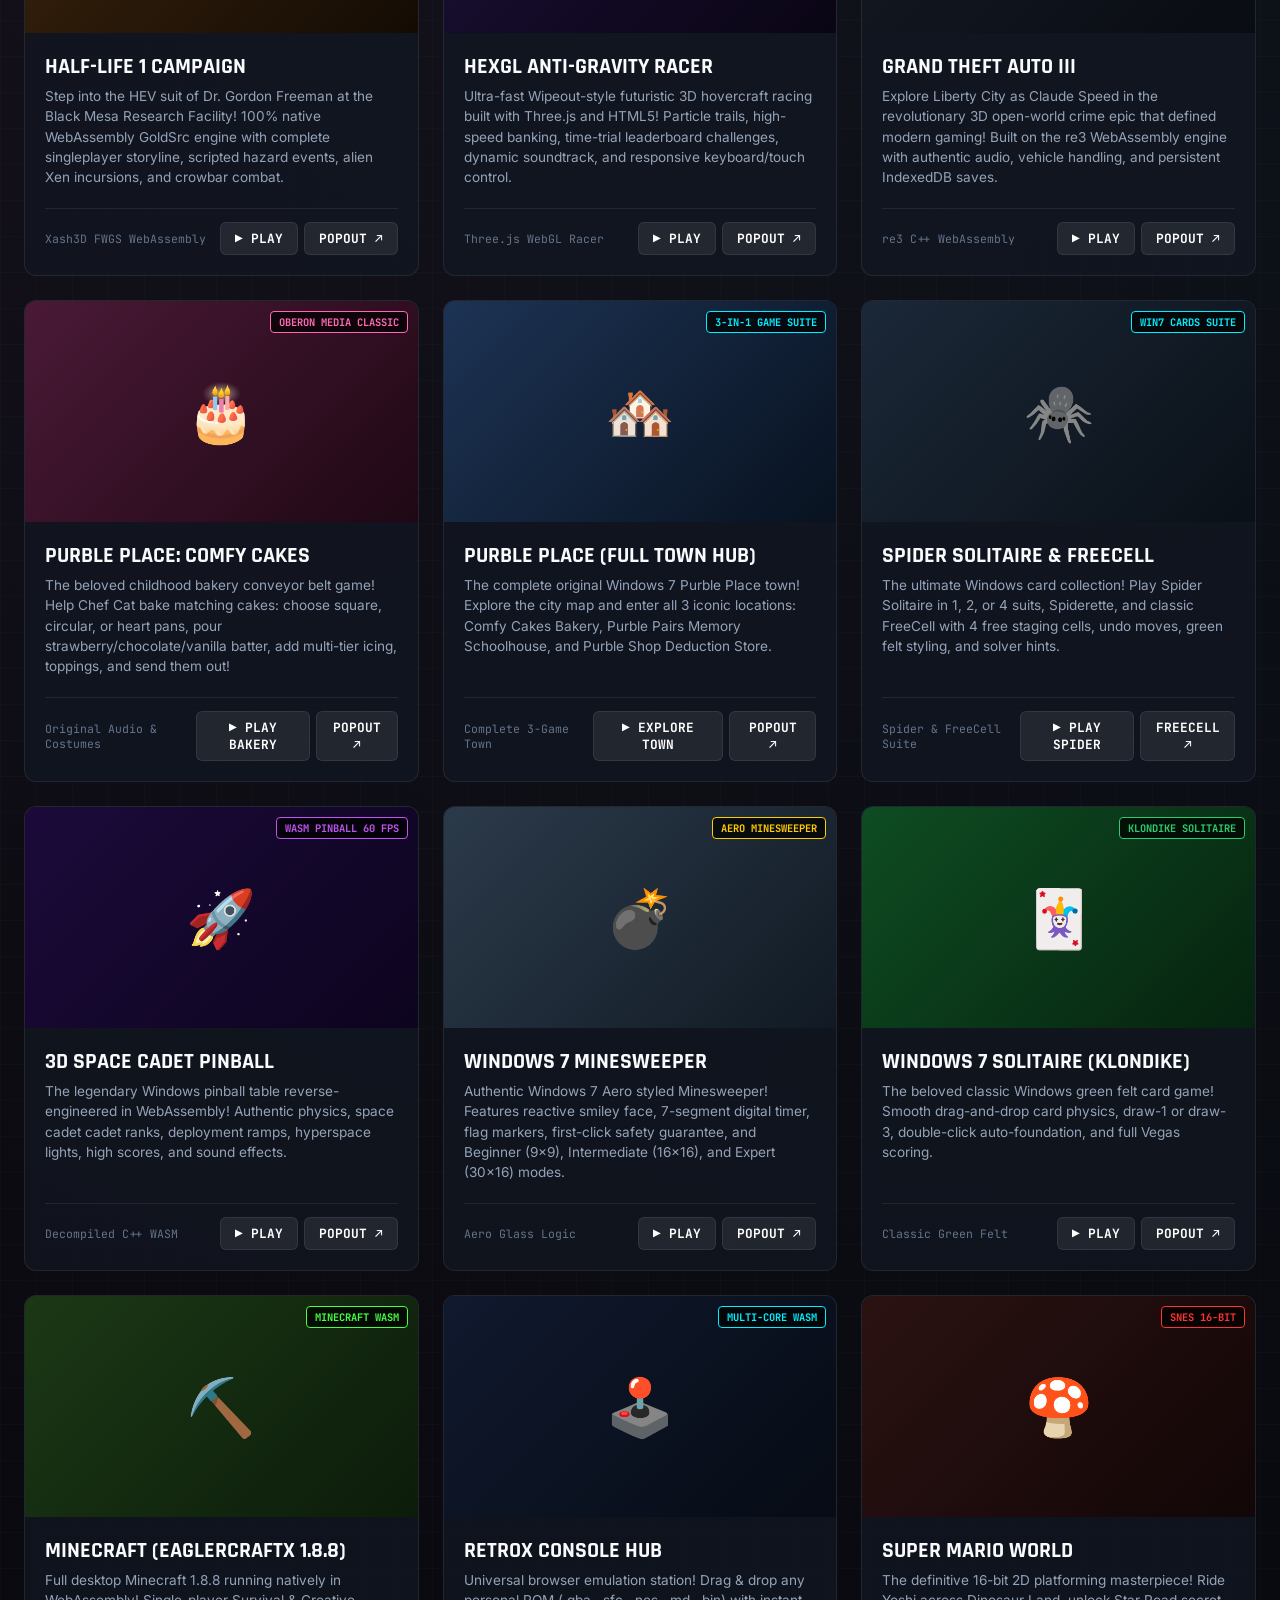
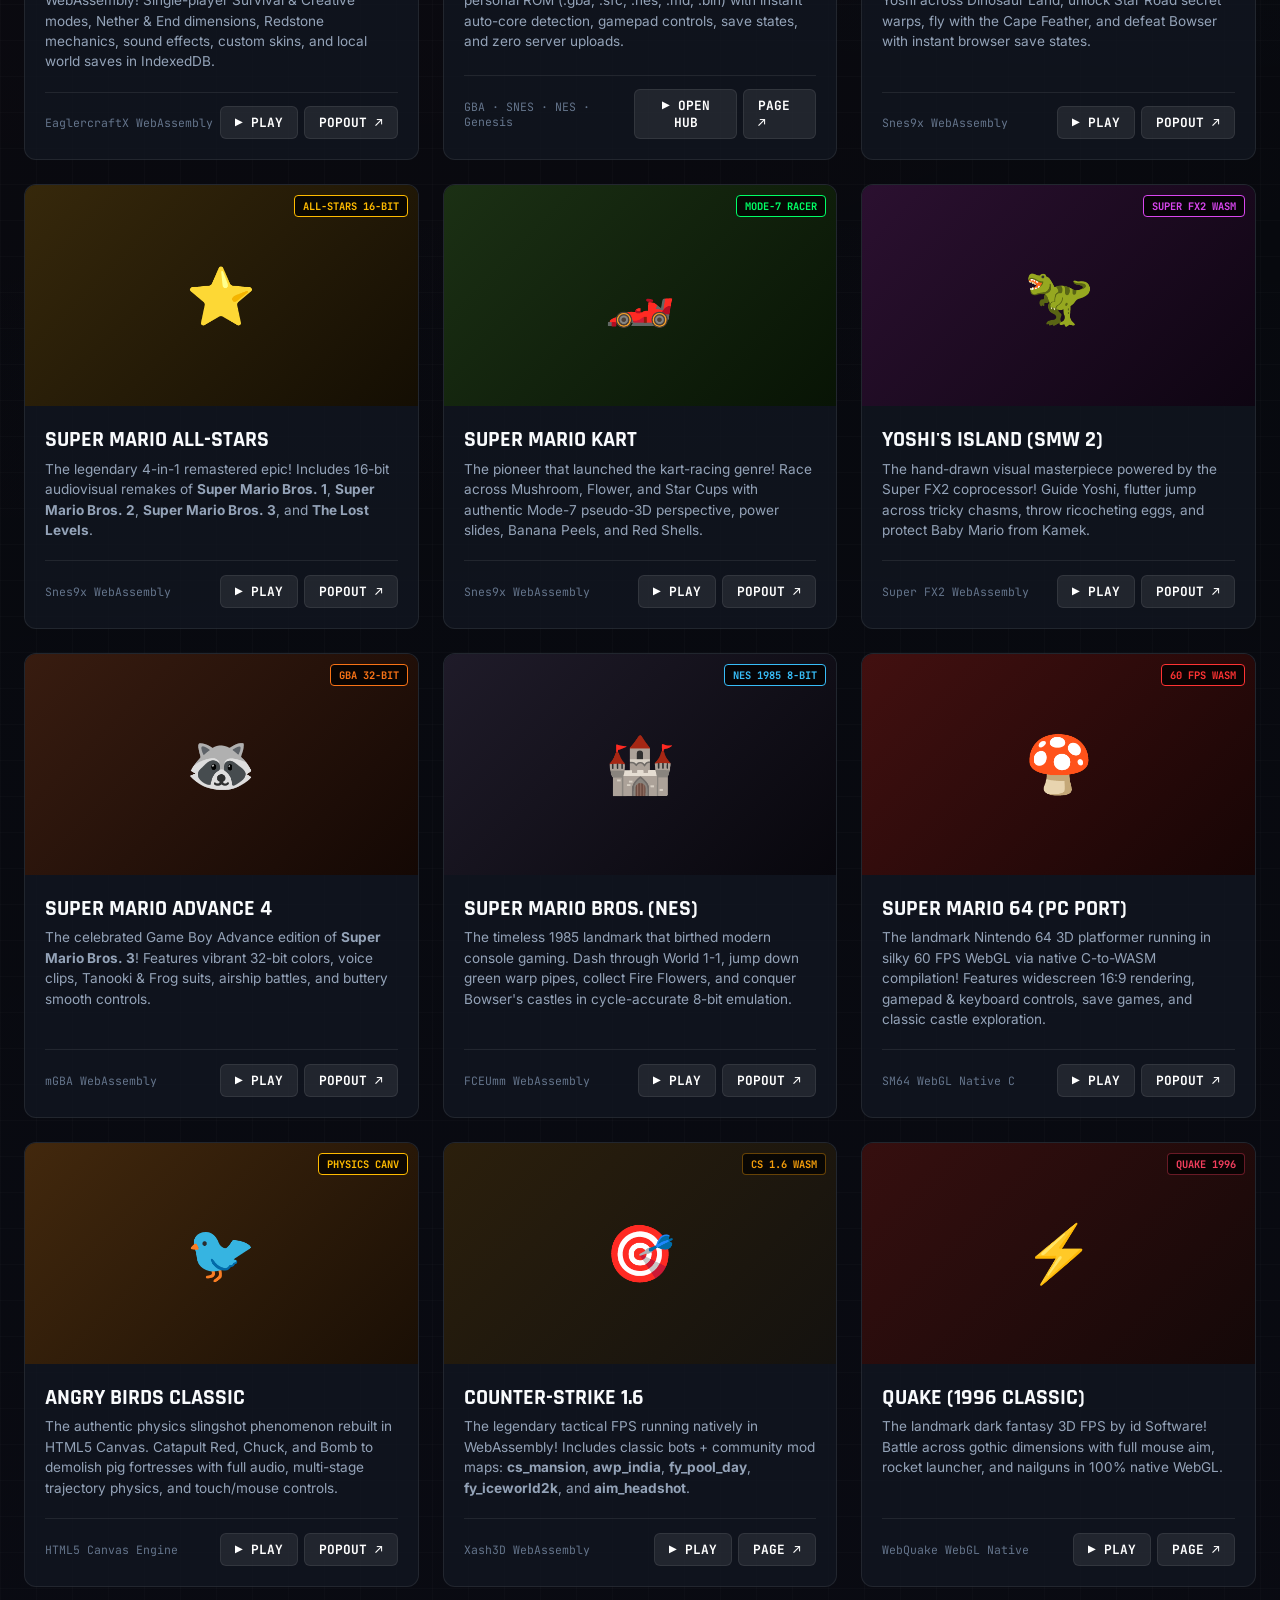
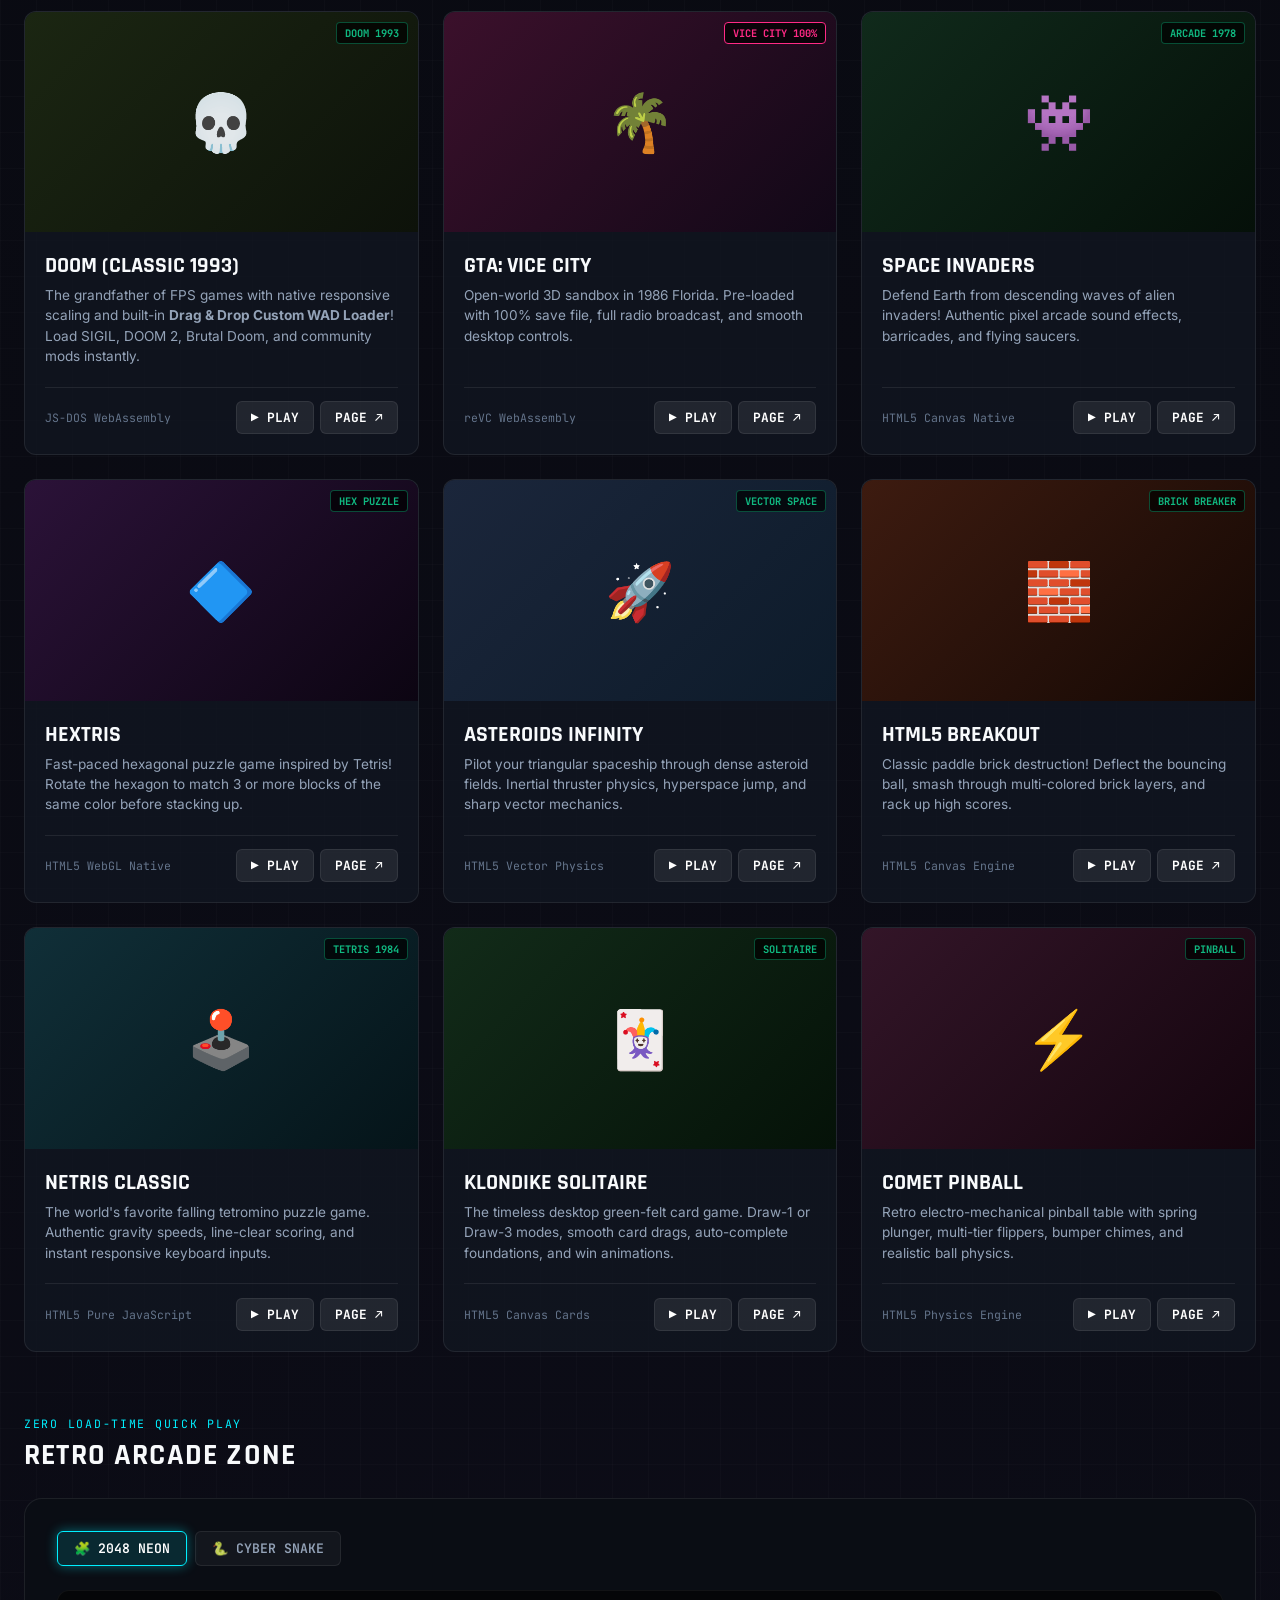
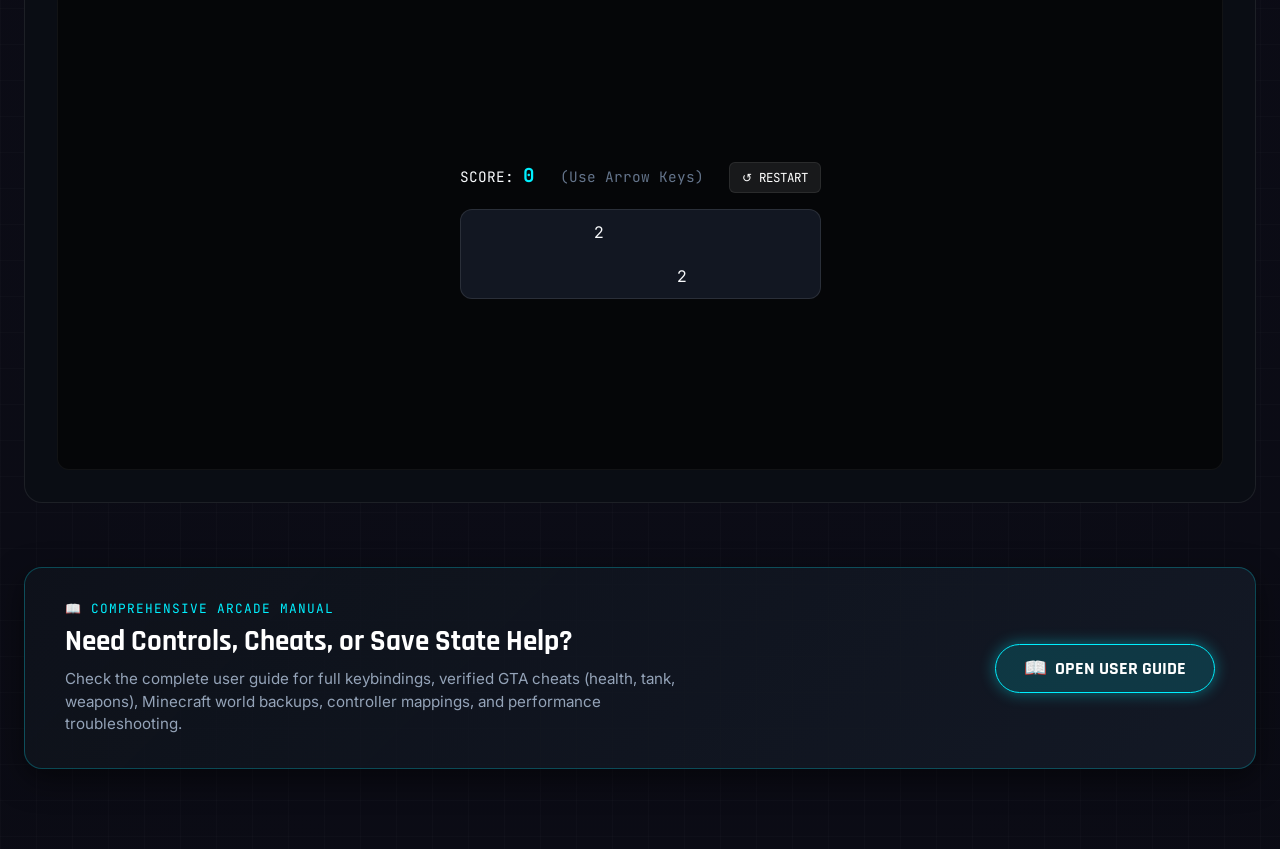
==== commit 6b02677a: "feat: add GTA VI & Overdrive themes, live game search, shelf layout, fix Caesar III launch button & " ====
--- a/portal/index.html
+++ b/portal/index.html
@@ -54,6 +54,37 @@
     </div>
   </header>
 
+  <!-- SUB-HEADER TOOLBAR: SEARCH, THEMES & LAYOUTS -->
+  <aside class="portal-toolbar" aria-label="Arcade Controls and Search">
+    <!-- Live Game Search Bar -->
+    <div class="toolbar-search-wrap">
+      <span class="search-icon">🔍</span>
+      <input type="text" id="gameSearchInput" class="game-search-input" placeholder="Search 20+ games... (press '/' to focus)" oninput="handleGameSearch(this.value)" autocomplete="off">
+      <button id="clearSearchBtn" class="clear-search-btn" onclick="clearGameSearch()" title="Clear Search">✕</button>
+      <span id="searchResultCount" class="search-count-badge"></span>
+    </div>
+
+    <!-- Theme & Layout Controls -->
+    <div class="toolbar-controls-wrap">
+      <!-- Layout Picker -->
+      <div class="control-pill-group" role="group" aria-label="Layout Selection">
+        <span class="control-group-label">LAYOUT:</span>
+        <button class="layout-btn active" data-layout-btn="grid" onclick="setLayout('grid')">⊞ GRID</button>
+        <button class="layout-btn" data-layout-btn="shelf" onclick="setLayout('shelf')">▤ SHELVES</button>
+        <button class="layout-btn" data-layout-btn="compact" onclick="setLayout('compact')">☰ LIST</button>
+      </div>
+
+      <!-- Theme Picker -->
+      <div class="control-pill-group" role="group" aria-label="Theme Selection">
+        <span class="control-group-label">THEME:</span>
+        <button class="theme-btn active" data-theme-btn="cyber" onclick="setTheme('cyber')">CYBER SYNTH</button>
+        <button class="theme-btn" data-theme-btn="gta6" onclick="setTheme('gta6')">GTA VI 🌴</button>
+        <button class="theme-btn" data-theme-btn="overdrive" onclick="setTheme('overdrive')">OVERDRIVE ✨</button>
+        <button class="theme-btn" data-theme-btn="crt" onclick="setTheme('crt')">CRT 90s</button>
+      </div>
+    </div>
+  </aside>
+
   <!-- Hidden Switch Modal (Discreet switch to Crafted Soul main site) -->
   <div class="secret-dialog-backdrop" id="secretSwitchModal" onclick="if(event.target===this)closeSecretSwitchModal()">
     <div class="secret-dialog-card">
--- a/portal/styles.css
+++ b/portal/styles.css
@@ -908,3 +908,574 @@
   from { transform: translateY(20px); opacity: 0; }
   to { transform: translateY(0); opacity: 1; }
 }
+
+/* ==========================================================================
+   SUB-HEADER TOOLBAR: SEARCH, THEMES & LAYOUTS
+   ========================================================================== */
+.portal-toolbar {
+  display: flex;
+  align-items: center;
+  justify-content: space-between;
+  flex-wrap: wrap;
+  gap: 12px;
+  padding: 0.85rem 2rem;
+  background: rgba(11, 15, 23, 0.92);
+  border-bottom: 1px solid var(--border-subtle);
+  position: sticky;
+  top: 61px;
+  z-index: 90;
+  backdrop-filter: blur(12px);
+  -webkit-backdrop-filter: blur(12px);
+}
+
+.toolbar-search-wrap {
+  position: relative;
+  flex: 1 1 300px;
+  max-width: 440px;
+  display: flex;
+  align-items: center;
+}
+
+.search-icon {
+  position: absolute;
+  left: 14px;
+  font-size: 0.95rem;
+  pointer-events: none;
+  opacity: 0.6;
+}
+
+.game-search-input {
+  width: 100%;
+  background: rgba(255, 255, 255, 0.05);
+  border: 1px solid rgba(255, 255, 255, 0.12);
+  border-radius: 999px;
+  padding: 8px 36px 8px 38px;
+  color: #fff;
+  font-family: var(--font-body);
+  font-size: 0.88rem;
+  outline: none;
+  transition: all 0.25s ease;
+}
+
+.game-search-input:focus {
+  background: rgba(255, 255, 255, 0.08);
+  border-color: var(--vc-cyan);
+  box-shadow: 0 0 16px var(--vc-cyan-glow);
+}
+
+.clear-search-btn {
+  position: absolute;
+  right: 12px;
+  background: rgba(255, 255, 255, 0.1);
+  border: none;
+  color: var(--text-muted);
+  width: 20px;
+  height: 20px;
+  border-radius: 50%;
+  cursor: pointer;
+  display: none;
+  font-size: 0.75rem;
+  line-height: 20px;
+  text-align: center;
+  transition: background 0.2s;
+}
+
+.clear-search-btn:hover {
+  background: var(--vc-pink);
+  color: #fff;
+}
+
+.search-count-badge {
+  position: absolute;
+  right: -85px;
+  font-family: var(--font-mono);
+  font-size: 0.72rem;
+  color: var(--vc-cyan);
+  background: rgba(0, 240, 255, 0.1);
+  border: 1px solid rgba(0, 240, 255, 0.25);
+  border-radius: 999px;
+  padding: 2px 8px;
+  display: none;
+}
+
+.toolbar-controls-wrap {
+  display: flex;
+  align-items: center;
+  gap: 16px;
+  flex-wrap: wrap;
+}
+
+.control-pill-group {
+  display: inline-flex;
+  align-items: center;
+  gap: 4px;
+  background: rgba(255, 255, 255, 0.03);
+  padding: 3px 6px;
+  border-radius: 999px;
+  border: 1px solid rgba(255, 255, 255, 0.08);
+}
+
+.control-group-label {
+  font-family: var(--font-mono);
+  font-size: 0.68rem;
+  font-weight: 700;
+  color: var(--text-dim);
+  text-transform: uppercase;
+  letter-spacing: 0.5px;
+  margin-right: 4px;
+  padding-left: 4px;
+}
+
+.theme-btn, .layout-btn {
+  background: transparent;
+  border: 1px solid transparent;
+  color: var(--text-muted);
+  padding: 4px 10px;
+  border-radius: 999px;
+  font-size: 0.75rem;
+  font-weight: 700;
+  cursor: pointer;
+  transition: all 0.2s ease;
+  font-family: var(--font-display);
+  letter-spacing: 0.5px;
+}
+
+.theme-btn:hover, .layout-btn:hover {
+  color: #fff;
+  background: rgba(255, 255, 255, 0.08);
+}
+
+.theme-btn.active, .layout-btn.active {
+  background: var(--vc-pink);
+  color: #fff;
+  border-color: var(--vc-pink);
+  box-shadow: 0 0 12px var(--vc-pink-glow);
+}
+
+/* ==========================================================================
+   THEME 1: GTA VI // LEONIDA SUNSET (Vice City Next-Gen)
+   ========================================================================== */
+[data-theme="gta6"] {
+  --bg-deep: #0c0517;
+  --bg-surface: #180826;
+  --bg-card: rgba(29, 12, 46, 0.88);
+  --bg-card-hover: rgba(45, 18, 72, 0.95);
+  
+  --vc-pink: #ff007f;
+  --vc-pink-glow: rgba(255, 0, 127, 0.55);
+  --vc-cyan: #00f5d4;
+  --vc-cyan-glow: rgba(0, 245, 212, 0.5);
+  --cs-amber: #ffbe0b;
+  --cs-amber-glow: rgba(255, 190, 11, 0.5);
+  --neon-emerald: #06d6a0;
+  --neon-violet: #8338ec;
+  
+  --text-main: #fff5fb;
+  --text-muted: #d8b4e2;
+  --border-subtle: rgba(255, 0, 127, 0.2);
+  --border-active: rgba(255, 190, 11, 0.7);
+}
+
+[data-theme="gta6"] body {
+  background-color: var(--bg-deep);
+  background-image:
+    radial-gradient(ellipse 80% 50% at 50% -10%, rgba(255, 0, 127, 0.3) 0%, rgba(255, 190, 11, 0.15) 40%, transparent 70%),
+    radial-gradient(circle at 15% 35%, rgba(0, 245, 212, 0.12) 0%, transparent 45%),
+    radial-gradient(circle at 85% 65%, rgba(131, 56, 236, 0.15) 0%, transparent 50%),
+    linear-gradient(180deg, #150624 0%, #260938 45%, #0c0517 100%);
+  background-size: 100% 100%;
+}
+
+[data-theme="gta6"] .brand-title {
+  font-style: italic;
+  font-weight: 900;
+  letter-spacing: 0.15em;
+  background: linear-gradient(135deg, #ff007f 10%, #ffbe0b 90%);
+  -webkit-background-clip: text;
+  -webkit-text-fill-color: transparent;
+  filter: drop-shadow(0 0 15px rgba(255, 0, 127, 0.5));
+}
+
+[data-theme="gta6"] .theme-btn.active, 
+[data-theme="gta6"] .layout-btn.active {
+  background: linear-gradient(135deg, #ff007f, #ffbe0b);
+  border-color: #ffbe0b;
+  color: #1a0520;
+  box-shadow: 0 0 16px rgba(255, 0, 127, 0.6);
+}
+
+[data-theme="gta6"] .hero-vicecity {
+  border: 1px solid rgba(255, 190, 11, 0.4);
+  box-shadow: 0 0 50px rgba(255, 0, 127, 0.3), inset 0 0 30px rgba(0, 245, 212, 0.1);
+  background: linear-gradient(135deg, rgba(38, 9, 56, 0.95), rgba(12, 5, 23, 0.98));
+}
+
+[data-theme="gta6"] .vc-hero-title {
+  font-style: italic;
+  transform: skewX(-4deg);
+  background: linear-gradient(135deg, #fff 20%, #ffbe0b 60%, #ff007f 100%);
+  -webkit-background-clip: text;
+  -webkit-text-fill-color: transparent;
+  text-shadow: none;
+  filter: drop-shadow(0 0 25px rgba(255, 0, 127, 0.4));
+}
+
+[data-theme="gta6"] .btn-vc-play,
+[data-theme="gta6"] .tile-play-btn {
+  background: linear-gradient(135deg, #ff007f, #ffbe0b);
+  color: #120317;
+  font-weight: 800;
+  text-transform: uppercase;
+  letter-spacing: 0.08em;
+  border: 1px solid #ffd166;
+  box-shadow: 0 0 20px rgba(255, 0, 127, 0.4);
+  transform: skewX(-3deg);
+}
+
+[data-theme="gta6"] .btn-vc-play:hover,
+[data-theme="gta6"] .tile-play-btn:hover {
+  background: linear-gradient(135deg, #ff3399, #ffd166);
+  box-shadow: 0 0 28px rgba(255, 190, 11, 0.6);
+  transform: skewX(-3deg) scale(1.03);
+}
+
+[data-theme="gta6"] .game-tile {
+  background: linear-gradient(145deg, rgba(32, 14, 52, 0.9), rgba(16, 7, 28, 0.95));
+  border: 1px solid rgba(255, 0, 127, 0.25);
+  box-shadow: 0 10px 30px rgba(0, 0, 0, 0.6);
+  border-radius: 14px;
+}
+
+[data-theme="gta6"] .game-tile:hover {
+  border-color: #ffbe0b;
+  box-shadow: 0 15px 40px rgba(255, 0, 127, 0.3), 0 0 20px rgba(255, 190, 11, 0.25);
+  transform: translateY(-5px);
+}
+
+[data-theme="gta6"] .tile-title {
+  font-style: italic;
+  letter-spacing: 0.04em;
+  color: #fff;
+}
+
+[data-theme="gta6"] .tile-tag-badge {
+  background: rgba(255, 0, 127, 0.15);
+  border-color: #ff007f;
+  color: #ffbe0b;
+  font-weight: 800;
+}
+
+/* ==========================================================================
+   THEME 2: HYPER-ANIMATED OVERDRIVE (Animation in Every Single Thing)
+   ========================================================================== */
+[data-theme="overdrive"] {
+  --bg-deep: #05070f;
+  --bg-surface: #0a0e1a;
+  --bg-card: rgba(14, 20, 36, 0.85);
+  --bg-card-hover: rgba(22, 32, 58, 0.95);
+  --vc-pink: #ff0055;
+  --vc-cyan: #00f0ff;
+  --cs-amber: #ffbb00;
+  --border-subtle: rgba(0, 240, 255, 0.25);
+}
+
+[data-theme="overdrive"] body {
+  background-color: var(--bg-deep);
+  background-image: 
+    radial-gradient(circle at 50% 50%, rgba(0, 240, 255, 0.06) 0%, transparent 60%),
+    linear-gradient(rgba(0, 240, 255, 0.04) 1px, transparent 1px),
+    linear-gradient(90deg, rgba(255, 0, 85, 0.04) 1px, transparent 1px);
+  background-size: 100% 100%, 40px 40px, 40px 40px;
+  animation: gridScrollOverdrive 20s linear infinite;
+}
+
+@keyframes gridScrollOverdrive {
+  0% { background-position: 0 0, 0 0, 0 0; }
+  100% { background-position: 0 0, 0 800px, 800px 0; }
+}
+
+/* Pulsing Rainbow Laser Borders on All Tiles */
+[data-theme="overdrive"] .game-tile {
+  position: relative;
+  border: 1px solid rgba(0, 240, 255, 0.4);
+  animation: rainbowBorderLoop 6s linear infinite, tileFloatIdle 4s ease-in-out infinite alternate;
+  transition: transform 0.25s cubic-bezier(0.175, 0.885, 0.32, 1.275), box-shadow 0.25s ease;
+  will-change: transform;
+}
+
+[data-theme="overdrive"] .game-tile:hover {
+  transform: translateY(-8px) scale(1.025);
+  box-shadow: 0 20px 50px rgba(0, 240, 255, 0.4), 0 0 30px rgba(255, 0, 85, 0.3);
+}
+
+@keyframes rainbowBorderLoop {
+  0% { border-color: #00f0ff; box-shadow: 0 0 15px rgba(0, 240, 255, 0.25); }
+  33% { border-color: #ff0055; box-shadow: 0 0 15px rgba(255, 0, 85, 0.25); }
+  66% { border-color: #ffbb00; box-shadow: 0 0 15px rgba(255, 187, 0, 0.25); }
+  100% { border-color: #00f0ff; box-shadow: 0 0 15px rgba(0, 240, 255, 0.25); }
+}
+
+@keyframes tileFloatIdle {
+  0% { transform: translateY(0); }
+  100% { transform: translateY(-3px); }
+}
+
+/* Animated Title Glitch & Shimmer */
+[data-theme="overdrive"] .tile-title {
+  background: linear-gradient(90deg, #fff, #00f0ff, #ff0055, #fff);
+  background-size: 300% 100%;
+  -webkit-background-clip: text;
+  -webkit-text-fill-color: transparent;
+  animation: textShimmer 5s ease-in-out infinite;
+}
+
+@keyframes textShimmer {
+  0% { background-position: 0% 50%; }
+  50% { background-position: 100% 50%; }
+  100% { background-position: 0% 50%; }
+}
+
+/* Bouncing / Floating Badges */
+[data-theme="overdrive"] .tile-tag-badge {
+  animation: badgeBlink 3s ease-in-out infinite alternate;
+}
+
+@keyframes badgeBlink {
+  0% { transform: scale(0.96); filter: brightness(0.9); }
+  100% { transform: scale(1.04); filter: brightness(1.2); }
+}
+
+/* Radiating Pulse Play Buttons */
+[data-theme="overdrive"] .tile-play-btn,
+[data-theme="overdrive"] .btn-vc-play {
+  position: relative;
+  background: linear-gradient(135deg, #00f0ff, #ff0055);
+  border: 1px solid #fff;
+  animation: playPulseGlow 2.5s infinite;
+}
+
+@keyframes playPulseGlow {
+  0% { box-shadow: 0 0 0 0 rgba(0, 240, 255, 0.7); }
+  70% { box-shadow: 0 0 0 12px rgba(0, 240, 255, 0); }
+  100% { box-shadow: 0 0 0 0 rgba(0, 240, 255, 0); }
+}
+
+/* Micro-animating Navigation Filter Tabs */
+[data-theme="overdrive"] .nav-filter:hover {
+  transform: translateY(-2px) scale(1.05);
+  animation: navTabRainbow 2s linear infinite;
+}
+
+@keyframes navTabRainbow {
+  0% { border-color: #00f0ff; }
+  50% { border-color: #ff0055; }
+  100% { border-color: #00f0ff; }
+}
+
+/* Brand Icon & Title Pulsing Vibration */
+[data-theme="overdrive"] .brand-icon {
+  animation: iconPulseOverdrive 1.8s ease-in-out infinite alternate;
+}
+
+@keyframes iconPulseOverdrive {
+  0% { transform: scale(1) rotate(0deg); filter: drop-shadow(0 0 5px #00f0ff); }
+  50% { transform: scale(1.15) rotate(-6deg); filter: drop-shadow(0 0 16px #ff0055); }
+  100% { transform: scale(1) rotate(6deg); filter: drop-shadow(0 0 12px #ffbb00); }
+}
+
+/* Thumbnail Emoji Bobbing / Floating */
+[data-theme="overdrive"] .tile-media span {
+  display: inline-block;
+  animation: emojiFloat 3.5s ease-in-out infinite alternate;
+  will-change: transform;
+}
+
+@keyframes emojiFloat {
+  0% { transform: translateY(0px) scale(1); }
+  50% { transform: translateY(-6px) scale(1.08) rotate(3deg); }
+  100% { transform: translateY(2px) scale(0.96) rotate(-3deg); }
+}
+
+/* Search Bar Laser Glow Animation */
+[data-theme="overdrive"] .game-search-input:focus {
+  animation: searchLaserGlow 2s ease-in-out infinite alternate;
+}
+
+@keyframes searchLaserGlow {
+  0% { border-color: #00f0ff; box-shadow: 0 0 20px rgba(0, 240, 255, 0.6); }
+  100% { border-color: #ff0055; box-shadow: 0 0 25px rgba(255, 0, 85, 0.7); }
+}
+
+/* Hero Vice City Ambient Breathing Glow */
+[data-theme="overdrive"] .hero-glow-vc {
+  animation: heroBreathingGlow 4s ease-in-out infinite alternate;
+}
+
+@keyframes heroBreathingGlow {
+  0% { opacity: 0.3; transform: scale(0.95); filter: blur(50px); }
+  100% { opacity: 0.75; transform: scale(1.15); filter: blur(75px); }
+}
+
+/* ==========================================================================
+   THEME 3: RETRO CRT ARCADE CABINET
+   ========================================================================== */
+[data-theme="crt"] {
+  --bg-deep: #030a03;
+  --bg-surface: #061406;
+  --bg-card: rgba(8, 24, 8, 0.9);
+  --bg-card-hover: rgba(14, 40, 14, 0.98);
+  --vc-pink: #00ff66;
+  --vc-pink-glow: rgba(0, 255, 102, 0.5);
+  --vc-cyan: #33ff88;
+  --vc-cyan-glow: rgba(51, 255, 136, 0.45);
+  --cs-amber: #ffcc00;
+  --text-main: #33ff88;
+  --text-muted: #1f9952;
+  --border-subtle: rgba(0, 255, 102, 0.25);
+  --font-display: var(--font-mono);
+}
+
+[data-theme="crt"] body {
+  background-color: var(--bg-deep);
+  background-image: 
+    linear-gradient(rgba(0, 255, 102, 0.04) 1px, transparent 1px),
+    linear-gradient(90deg, rgba(0, 255, 102, 0.04) 1px, transparent 1px);
+  background-size: 24px 24px, 24px 24px;
+}
+
+[data-theme="crt"] body::before {
+  opacity: 0.6;
+  background: linear-gradient(rgba(18, 16, 16, 0) 50%, rgba(0, 255, 102, 0.1) 50%);
+  background-size: 100% 3px;
+}
+
+[data-theme="crt"] .game-tile {
+  border: 1px solid #00ff66;
+  box-shadow: 0 0 15px rgba(0, 255, 102, 0.2), inset 0 0 15px rgba(0, 255, 102, 0.05);
+}
+
+[data-theme="crt"] .tile-title {
+  font-family: var(--font-mono);
+  color: #00ff66;
+  text-shadow: 0 0 8px rgba(0, 255, 102, 0.7);
+}
+
+[data-theme="crt"] .tile-play-btn {
+  background: #00ff66;
+  color: #030a03;
+  font-family: var(--font-mono);
+  font-weight: 800;
+  border: 1px solid #33ff88;
+  box-shadow: 0 0 12px rgba(0, 255, 102, 0.5);
+}
+
+/* ==========================================================================
+   LAYOUT 2: CONSOLE SHELVES / STREAMING VIEW (Netflix / PS5 Style)
+   ========================================================================== */
+[data-layout="shelf"] .games-grid {
+  display: flex !important;
+  flex-direction: column !important;
+  gap: 2.5rem !important;
+}
+
+[data-layout="shelf"] .shelf-category-row {
+  display: flex;
+  flex-direction: column;
+  gap: 1rem;
+}
+
+[data-layout="shelf"] .shelf-header {
+  display: flex;
+  align-items: center;
+  justify-content: space-between;
+  border-left: 3px solid var(--vc-cyan);
+  padding-left: 12px;
+}
+
+[data-layout="shelf"] .shelf-title {
+  font-family: var(--font-display);
+  font-size: 1.25rem;
+  font-weight: 800;
+  letter-spacing: 0.08em;
+  color: #fff;
+  text-transform: uppercase;
+}
+
+[data-layout="shelf"] .shelf-scroller {
+  display: flex;
+  gap: 1.25rem;
+  overflow-x: auto;
+  padding-bottom: 1rem;
+  scroll-snap-type: x mandatory;
+  -webkit-overflow-scrolling: touch;
+}
+
+[data-layout="shelf"] .shelf-scroller::-webkit-scrollbar {
+  height: 6px;
+}
+
+[data-layout="shelf"] .shelf-scroller::-webkit-scrollbar-thumb {
+  background: var(--vc-cyan);
+  border-radius: 999px;
+}
+
+[data-layout="shelf"] .shelf-scroller .game-tile {
+  flex: 0 0 320px;
+  scroll-snap-align: start;
+}
+
+/* ==========================================================================
+   LAYOUT 3: COMPACT ARCADE LIST VIEW
+   ========================================================================== */
+[data-layout="compact"] .games-grid {
+  display: flex !important;
+  flex-direction: column !important;
+  gap: 8px !important;
+}
+
+[data-layout="compact"] .game-tile {
+  flex-direction: row !important;
+  align-items: center !important;
+  padding: 10px 16px !important;
+  border-radius: 10px !important;
+}
+
+[data-layout="compact"] .tile-media {
+  width: 60px !important;
+  height: 60px !important;
+  flex-shrink: 0 !important;
+  border-radius: 8px !important;
+}
+
+[data-layout="compact"] .tile-media span {
+  font-size: 1.8rem !important;
+}
+
+[data-layout="compact"] .tile-body {
+  padding: 0 16px !important;
+  display: flex !important;
+  flex: 1 !important;
+  align-items: center !important;
+  justify-content: space-between !important;
+  flex-wrap: wrap !important;
+  gap: 12px !important;
+}
+
+[data-layout="compact"] .tile-title {
+  font-size: 1.05rem !important;
+  margin-bottom: 2px !important;
+}
+
+[data-layout="compact"] .tile-desc {
+  display: none !important;
+}
+
+[data-layout="compact"] .tile-footer {
+  margin-top: 0 !important;
+  border-top: none !important;
+  padding-top: 0 !important;
+  display: flex !important;
+  align-items: center !important;
+  gap: 12px !important;
+}
+
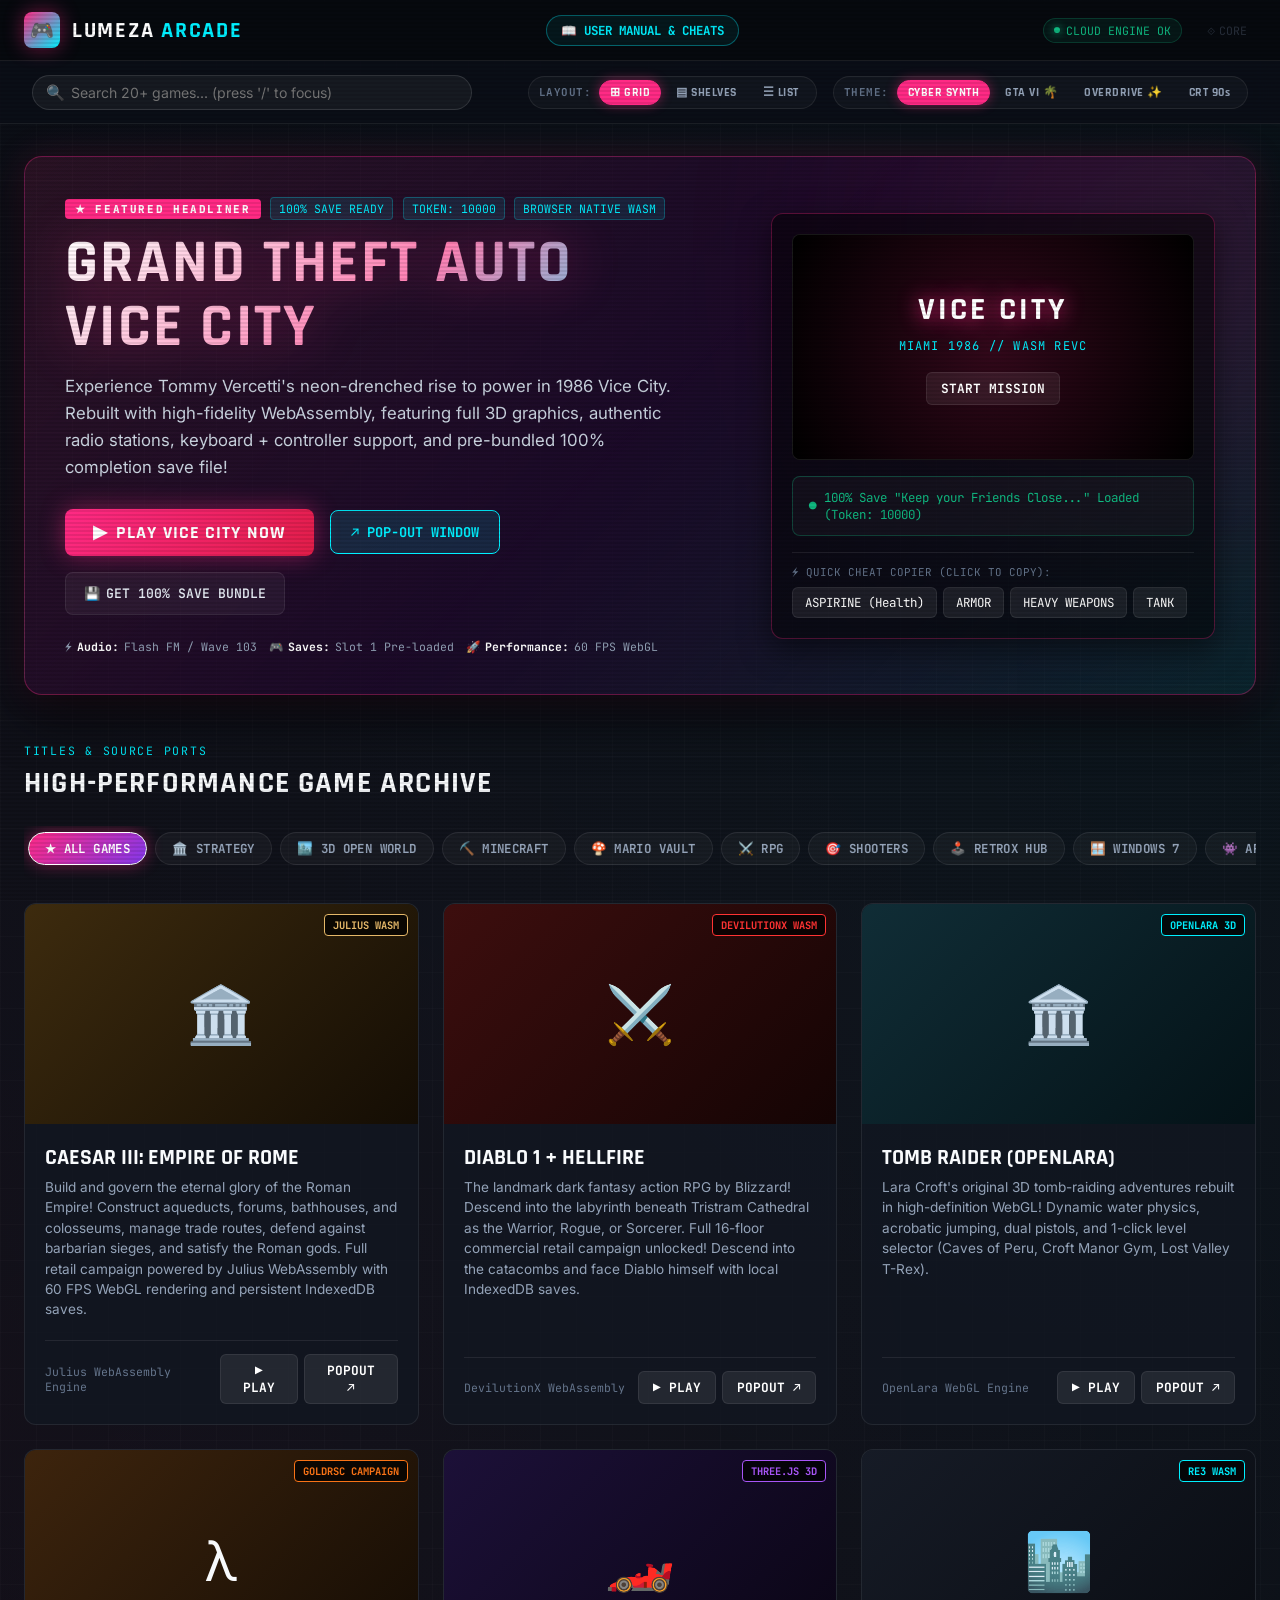
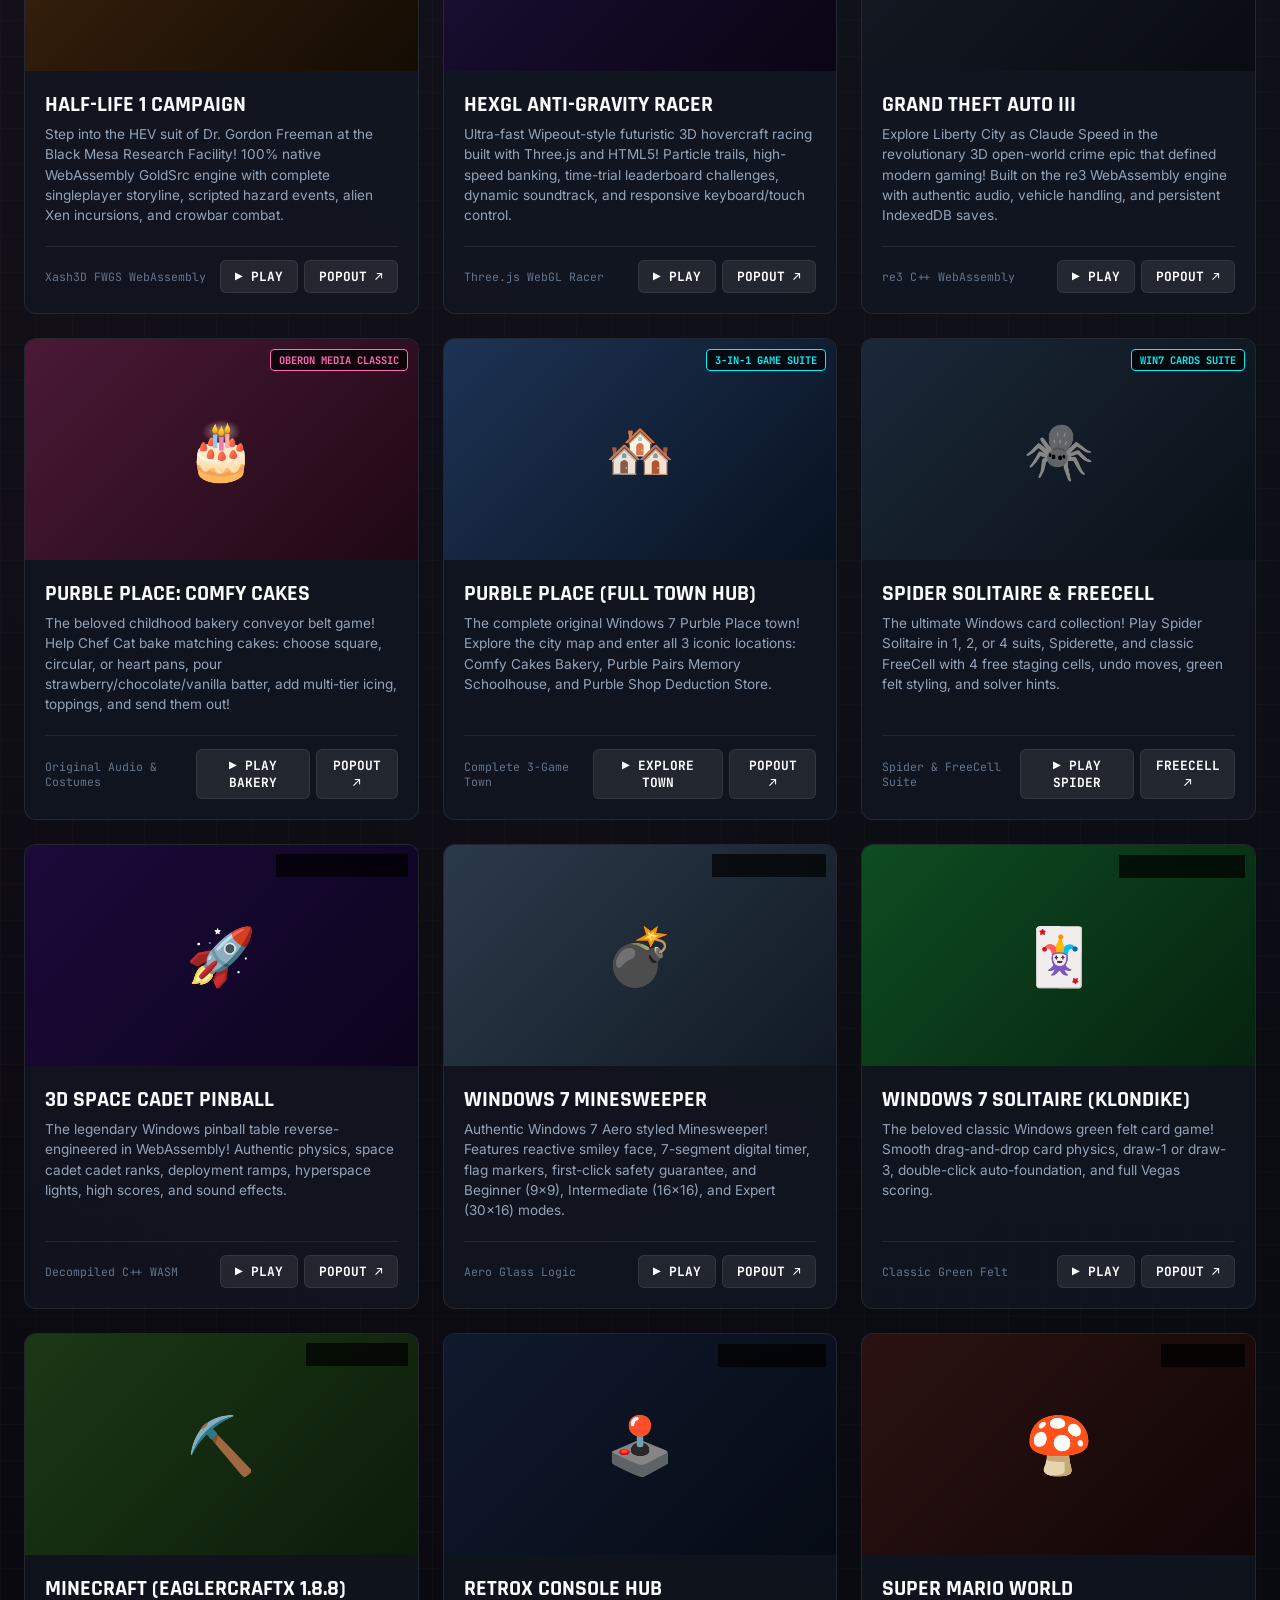
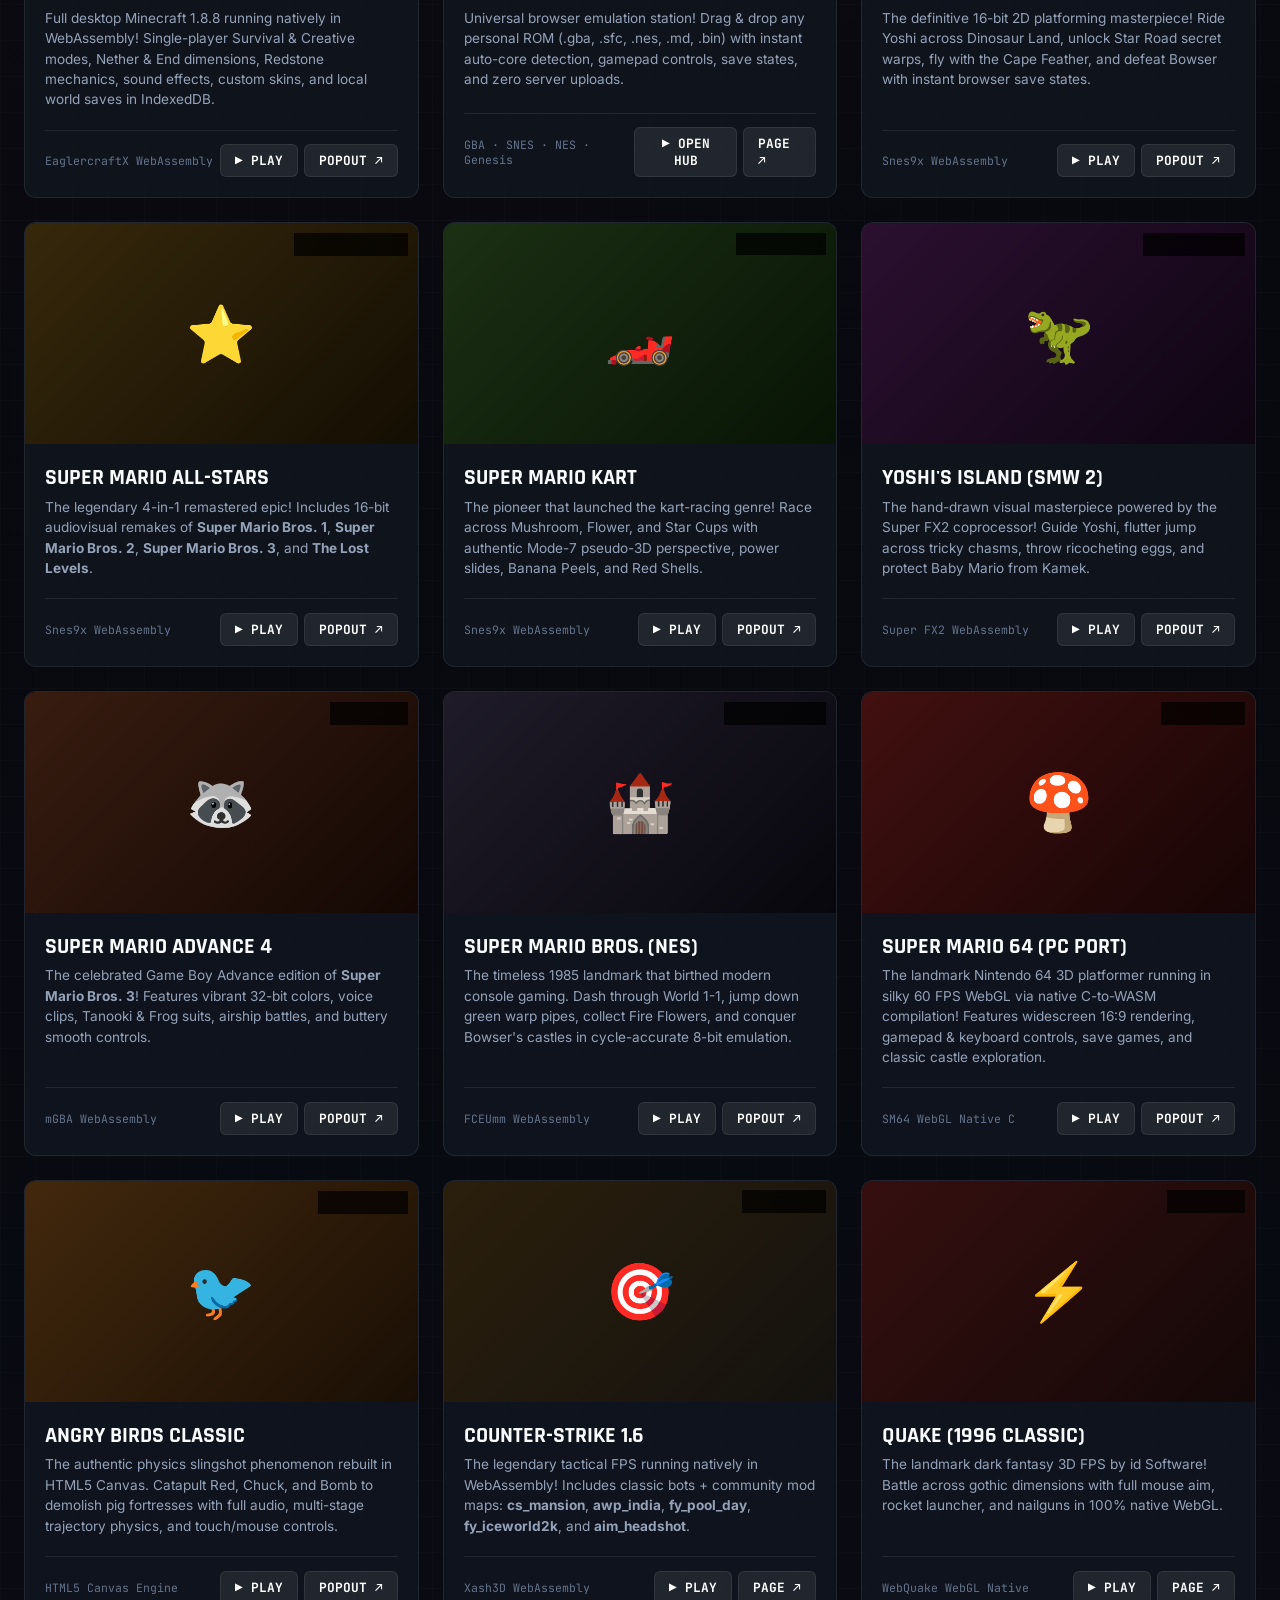
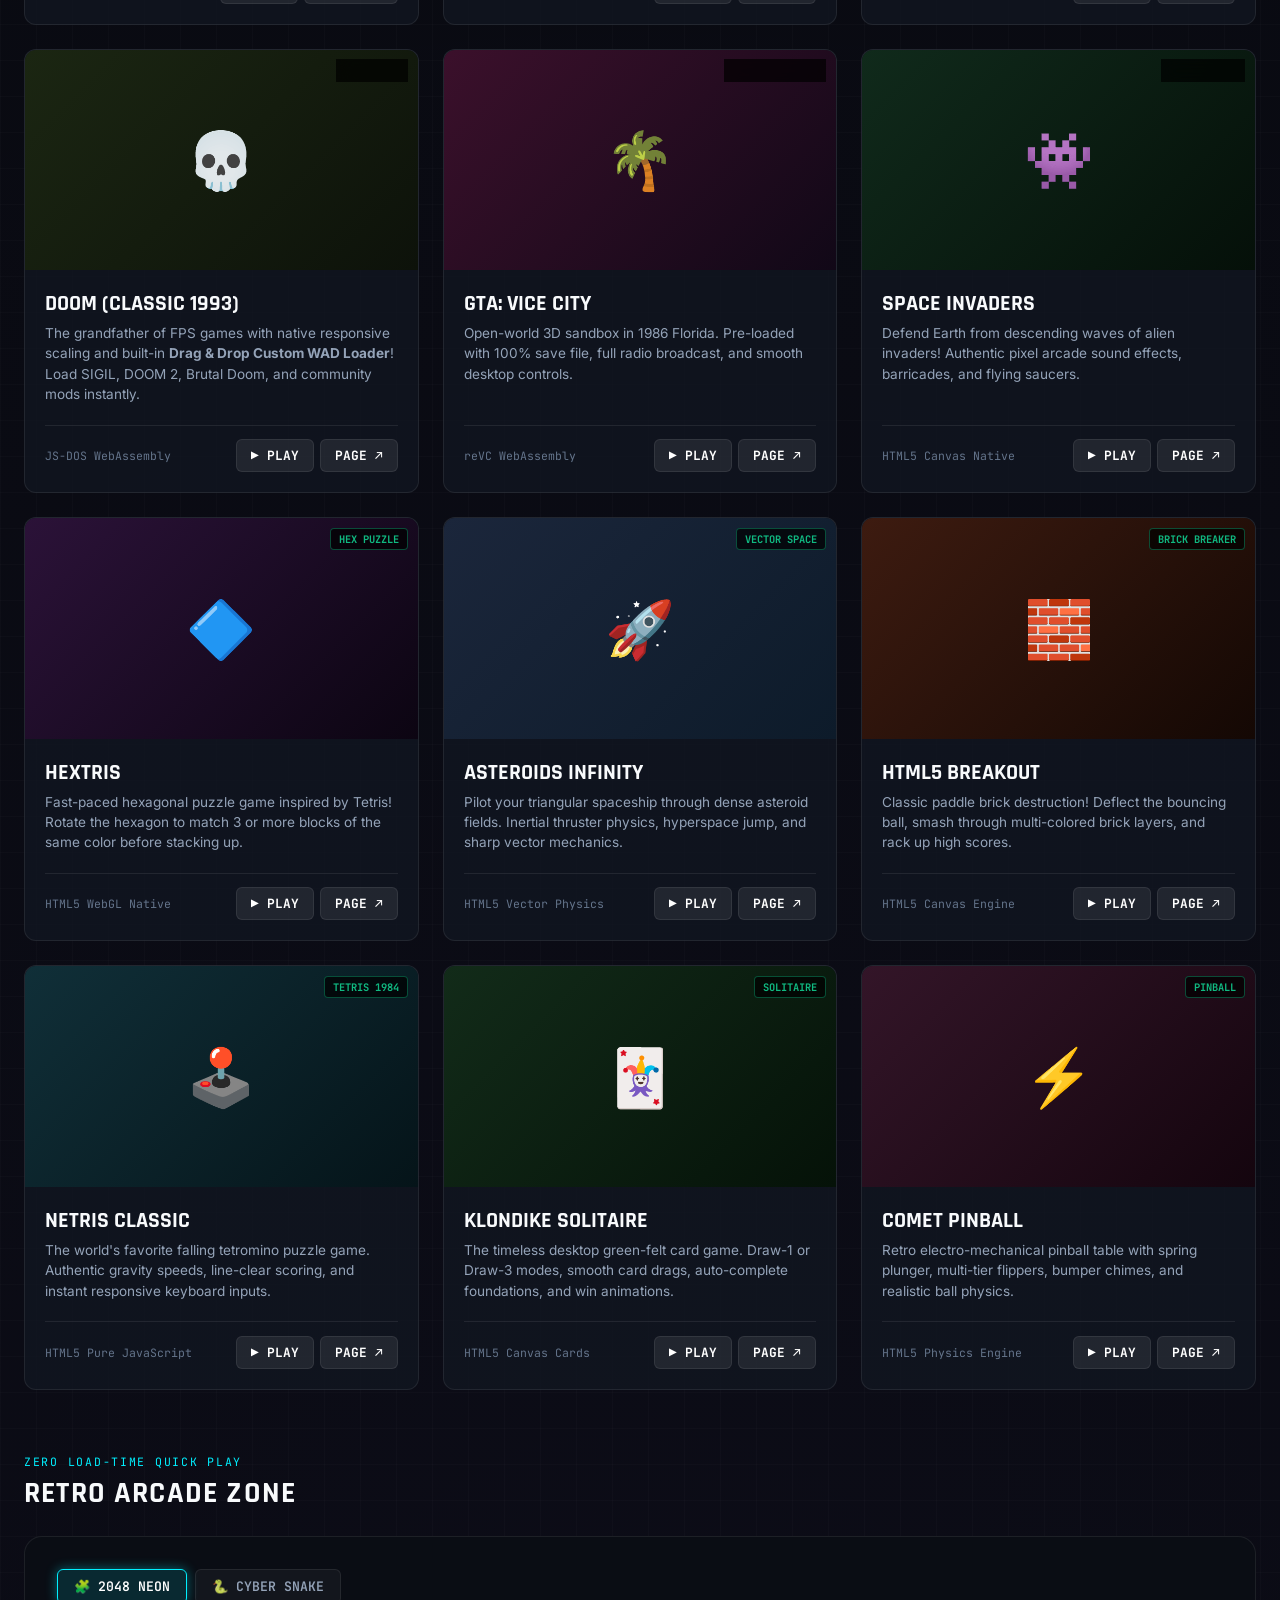
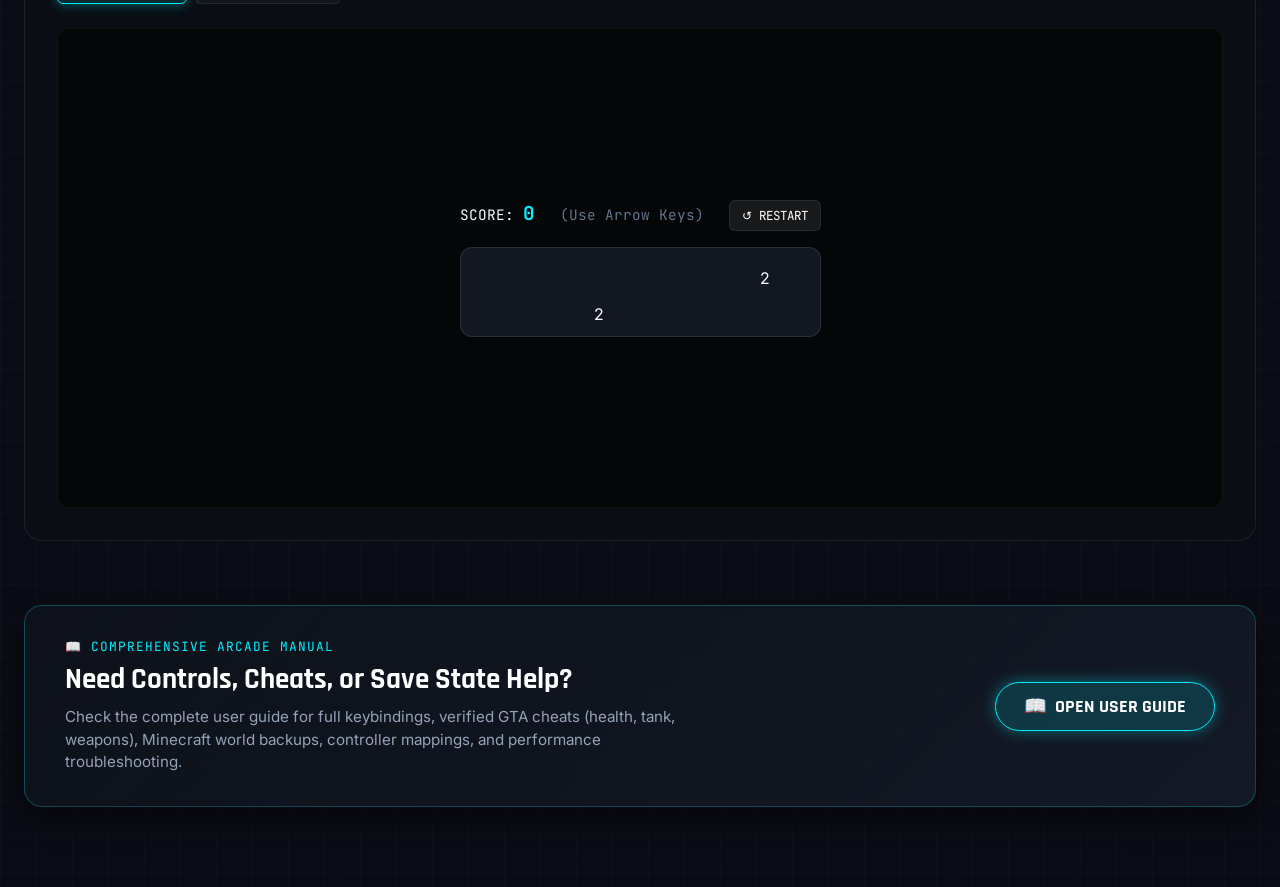
==== commit d9251beb: "fix: relocate congested category navigation to game archive section and polish compact list layout" ====
--- a/portal/index.html
+++ b/portal/index.html
@@ -21,20 +21,10 @@
         <div class="brand-title">LUMEZA <span>ARCADE</span></div>
       </a>
 
-      <!-- Category Filter Navigation -->
-      <nav class="portal-nav">
-        <button class="nav-filter active" onclick="filterGames('all', this)">★ ALL GAMES</button>
-        <button class="nav-filter" onclick="filterGames('strategy', this)">🏛️ STRATEGY</button>
-        <button class="nav-filter" onclick="filterGames('openworld', this)">🏙️ 3D OPEN WORLD</button>
-        <button class="nav-filter" onclick="filterGames('minecraft', this)">⛏️ MINECRAFT</button>
-        <button class="nav-filter" onclick="filterGames('mario', this)">🍄 MARIO VAULT</button>
-        <button class="nav-filter" onclick="filterGames('rpg', this)">⚔️ RPG</button>
-        <button class="nav-filter" onclick="filterGames('shooters', this)">🎯 SHOOTERS</button>
-        <button class="nav-filter" onclick="filterGames('retrox', this)">🕹️ RETROX HUB</button>
-        <button class="nav-filter" onclick="filterGames('win7', this)">🪟 WINDOWS 7</button>
-        <button class="nav-filter" onclick="filterGames('arcade', this)">👾 ARCADE</button>
-        <a href="guide.html" class="nav-filter" style="text-decoration:none; display:inline-flex; align-items:center; gap:5px; border-color:rgba(0,240,255,0.4); color:var(--vc-cyan);" title="Player Manual & Controls Guide">📖 USER GUIDE</a>
-      </nav>
+      <!-- Quick Guide Link -->
+      <div class="header-center-links">
+        <a href="guide.html" class="nav-guide-badge" title="Player Manual & Controls Guide">📖 USER MANUAL &amp; CHEATS</a>
+      </div>
 
       <!-- Right Meta & Discreet Switch -->
       <div class="header-meta">
@@ -178,6 +168,19 @@
         <h2 class="section-h2">HIGH-PERFORMANCE GAME ARCHIVE</h2>
       </div>
     </div>
+    <!-- Category Filter Chips Bar -->
+    <nav class="category-pills-bar" aria-label="Game Categories">
+      <button class="nav-filter active" onclick="filterGames('all', this)">★ ALL GAMES</button>
+      <button class="nav-filter" onclick="filterGames('strategy', this)">🏛️ STRATEGY</button>
+      <button class="nav-filter" onclick="filterGames('openworld', this)">🏙️ 3D OPEN WORLD</button>
+      <button class="nav-filter" onclick="filterGames('minecraft', this)">⛏️ MINECRAFT</button>
+      <button class="nav-filter" onclick="filterGames('mario', this)">🍄 MARIO VAULT</button>
+      <button class="nav-filter" onclick="filterGames('rpg', this)">⚔️ RPG</button>
+      <button class="nav-filter" onclick="filterGames('shooters', this)">🎯 SHOOTERS</button>
+      <button class="nav-filter" onclick="filterGames('retrox', this)">🕹️ RETROX HUB</button>
+      <button class="nav-filter" onclick="filterGames('win7', this)">🪟 WINDOWS 7</button>
+      <button class="nav-filter" onclick="filterGames('arcade', this)">👾 ARCADE</button>
+    </nav>
 
     <div class="games-grid">
 
--- a/portal/styles.css
+++ b/portal/styles.css
@@ -138,39 +138,84 @@
   color: var(--vc-cyan);
 }
 
-.portal-nav {
-  display: flex;
-  align-items: center;
-  gap: 0.4rem;
-  background: rgba(255, 255, 255, 0.03);
-  padding: 4px;
-  border-radius: 999px;
-  border: 1px solid var(--border-subtle);
-}
-
-.nav-filter {
-  background: transparent;
-  border: none;
-  color: var(--text-muted);
+.header-center-links {
+  display: flex;
+  align-items: center;
+  gap: 12px;
+}
+
+.nav-guide-badge {
+  text-decoration: none;
+  display: inline-flex;
+  align-items: center;
+  gap: 6px;
   font-family: var(--font-mono);
   font-size: 0.78rem;
-  font-weight: 600;
+  font-weight: 700;
   padding: 6px 14px;
   border-radius: 999px;
+  border: 1px solid rgba(0, 240, 255, 0.35);
+  color: var(--vc-cyan);
+  background: rgba(0, 240, 255, 0.06);
+  transition: all 0.2s ease;
+}
+
+.nav-guide-badge:hover {
+  background: var(--vc-cyan);
+  color: #000;
+  box-shadow: 0 0 16px var(--vc-cyan-glow);
+}
+
+.category-pills-bar {
+  display: flex;
+  align-items: center;
+  gap: 8px;
+  overflow-x: auto;
+  padding: 6px 4px 14px 4px;
+  margin-bottom: 1.5rem;
+  scrollbar-width: thin;
+  scrollbar-color: var(--vc-cyan) transparent;
+  -webkit-overflow-scrolling: touch;
+}
+
+.category-pills-bar::-webkit-scrollbar {
+  height: 5px;
+}
+
+.category-pills-bar::-webkit-scrollbar-thumb {
+  background: var(--vc-cyan);
+  border-radius: 999px;
+}
+
+.category-pills-bar .nav-filter {
+  background: rgba(255, 255, 255, 0.04);
+  border: 1px solid var(--border-subtle);
+  color: var(--text-muted);
+  font-family: var(--font-mono);
+  font-size: 0.78rem;
+  font-weight: 700;
+  padding: 7px 16px;
+  border-radius: 999px;
   cursor: pointer;
+  white-space: nowrap;
+  flex-shrink: 0;
   transition: all 0.2s ease;
-}
-
-.nav-filter:hover {
-  color: #fff;
-  background: rgba(255, 255, 255, 0.06);
-}
-
-.nav-filter.active {
-  background: linear-gradient(135deg, rgba(255, 42, 133, 0.25), rgba(0, 240, 255, 0.25));
-  color: #fff;
-  border: 1px solid rgba(255, 42, 133, 0.4);
-  box-shadow: 0 0 12px var(--vc-pink-glow);
+  letter-spacing: 0.03em;
+}
+
+.category-pills-bar .nav-filter:hover {
+  color: #fff;
+  border-color: var(--vc-cyan);
+  background: rgba(0, 240, 255, 0.1);
+  transform: translateY(-2px);
+  box-shadow: 0 4px 12px var(--vc-cyan-glow);
+}
+
+.category-pills-bar .nav-filter.active {
+  background: linear-gradient(135deg, var(--vc-pink), #8338ec);
+  color: #fff;
+  border-color: #fff;
+  box-shadow: 0 0 16px var(--vc-pink-glow);
 }
 
 .header-meta {
@@ -1430,52 +1475,135 @@
 [data-layout="compact"] .games-grid {
   display: flex !important;
   flex-direction: column !important;
-  gap: 8px !important;
+  gap: 10px !important;
 }
 
 [data-layout="compact"] .game-tile {
+  display: grid !important;
+  grid-template-columns: 68px 1fr auto !important;
+  align-items: center !important;
+  padding: 12px 18px !important;
+  gap: 16px !important;
+  border-radius: 12px !important;
   flex-direction: row !important;
+  background: var(--bg-card) !important;
+  border: 1px solid var(--border-subtle) !important;
+}
+
+[data-layout="compact"] .game-tile:hover {
+  transform: translateY(-2px) !important;
+  border-color: var(--vc-cyan) !important;
+  box-shadow: 0 8px 24px rgba(0, 0, 0, 0.4) !important;
+}
+
+/* Thumbnail Box: square, icon centered, badge HIDDEN from thumbnail */
+[data-layout="compact"] .tile-media {
+  width: 68px !important;
+  height: 68px !important;
+  min-width: 68px !important;
+  aspect-ratio: 1 / 1 !important;
+  border-radius: 10px !important;
+  overflow: hidden !important;
+  display: flex !important;
   align-items: center !important;
-  padding: 10px 16px !important;
-  border-radius: 10px !important;
-}
-
-[data-layout="compact"] .tile-media {
-  width: 60px !important;
-  height: 60px !important;
-  flex-shrink: 0 !important;
-  border-radius: 8px !important;
+  justify-content: center !important;
+  background: #0d121f !important;
+  border: 1px solid rgba(255, 255, 255, 0.1) !important;
 }
 
 [data-layout="compact"] .tile-media span {
-  font-size: 1.8rem !important;
-}
-
+  font-size: 2.2rem !important;
+  line-height: 1 !important;
+  display: inline-block !important;
+  transform: none !important;
+  animation: none !important;
+}
+
+/* Hide the absolute badge inside tile-media so it never covers or cuts off */
+[data-layout="compact"] .tile-media .tile-tag-badge {
+  display: none !important;
+}
+
+/* Body: Title on top, engine meta below, aligned left */
 [data-layout="compact"] .tile-body {
-  padding: 0 16px !important;
+  padding: 0 !important;
   display: flex !important;
-  flex: 1 !important;
-  align-items: center !important;
-  justify-content: space-between !important;
-  flex-wrap: wrap !important;
-  gap: 12px !important;
+  flex-direction: column !important;
+  justify-content: center !important;
+  min-width: 0 !important;
+  gap: 4px !important;
+  text-align: left !important;
 }
 
 [data-layout="compact"] .tile-title {
-  font-size: 1.05rem !important;
-  margin-bottom: 2px !important;
+  font-size: 1.15rem !important;
+  font-weight: 800 !important;
+  margin: 0 !important;
+  text-align: left !important;
+  white-space: nowrap !important;
+  overflow: hidden !important;
+  text-overflow: ellipsis !important;
+  color: #fff !important;
+  letter-spacing: 0.03em !important;
 }
 
 [data-layout="compact"] .tile-desc {
   display: none !important;
 }
 
+/* Footer: holds meta & action buttons */
 [data-layout="compact"] .tile-footer {
-  margin-top: 0 !important;
+  margin: 0 !important;
+  padding: 0 !important;
   border-top: none !important;
-  padding-top: 0 !important;
   display: flex !important;
   align-items: center !important;
-  gap: 12px !important;
-}
-
+  gap: 10px !important;
+}
+
+[data-layout="compact"] .tile-meta {
+  font-family: var(--font-mono) !important;
+  font-size: 0.78rem !important;
+  color: var(--vc-cyan) !important;
+  opacity: 0.85 !important;
+  margin: 0 !important;
+  white-space: nowrap !important;
+  overflow: hidden !important;
+  text-overflow: ellipsis !important;
+  max-width: 300px !important;
+}
+
+[data-layout="compact"] .tile-play-btn {
+  padding: 8px 18px !important;
+  font-size: 0.82rem !important;
+  font-weight: 700 !important;
+  border-radius: 8px !important;
+  white-space: nowrap !important;
+}
+
+@media (max-width: 768px) {
+  [data-layout="compact"] .game-tile {
+    grid-template-columns: 50px 1fr auto !important;
+    gap: 12px !important;
+    padding: 10px 12px !important;
+  }
+  [data-layout="compact"] .tile-media {
+    width: 50px !important;
+    height: 50px !important;
+    min-width: 50px !important;
+  }
+  [data-layout="compact"] .tile-media span {
+    font-size: 1.5rem !important;
+  }
+  [data-layout="compact"] .tile-title {
+    font-size: 0.95rem !important;
+  }
+  [data-layout="compact"] .tile-meta {
+    display: none !important;
+  }
+  [data-layout="compact"] .tile-play-btn {
+    padding: 6px 10px !important;
+    font-size: 0.75rem !important;
+  }
+}
+
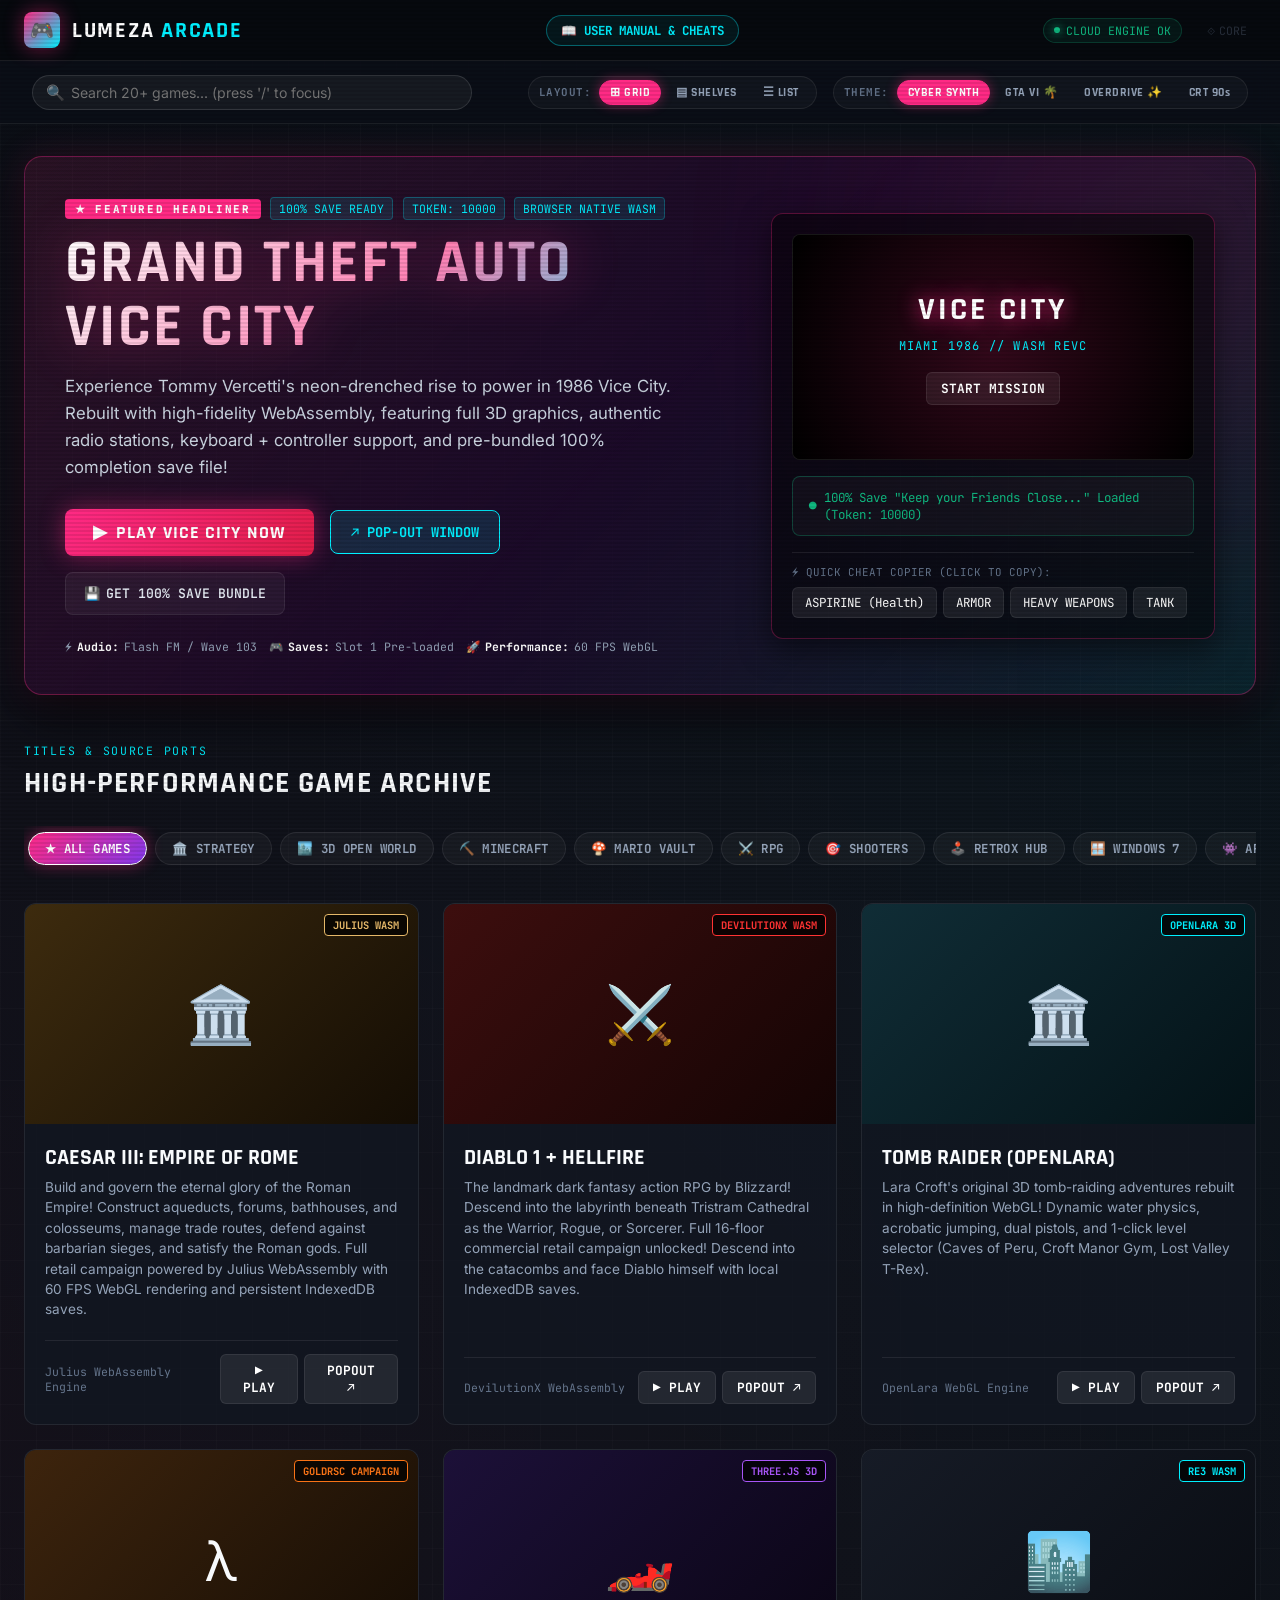
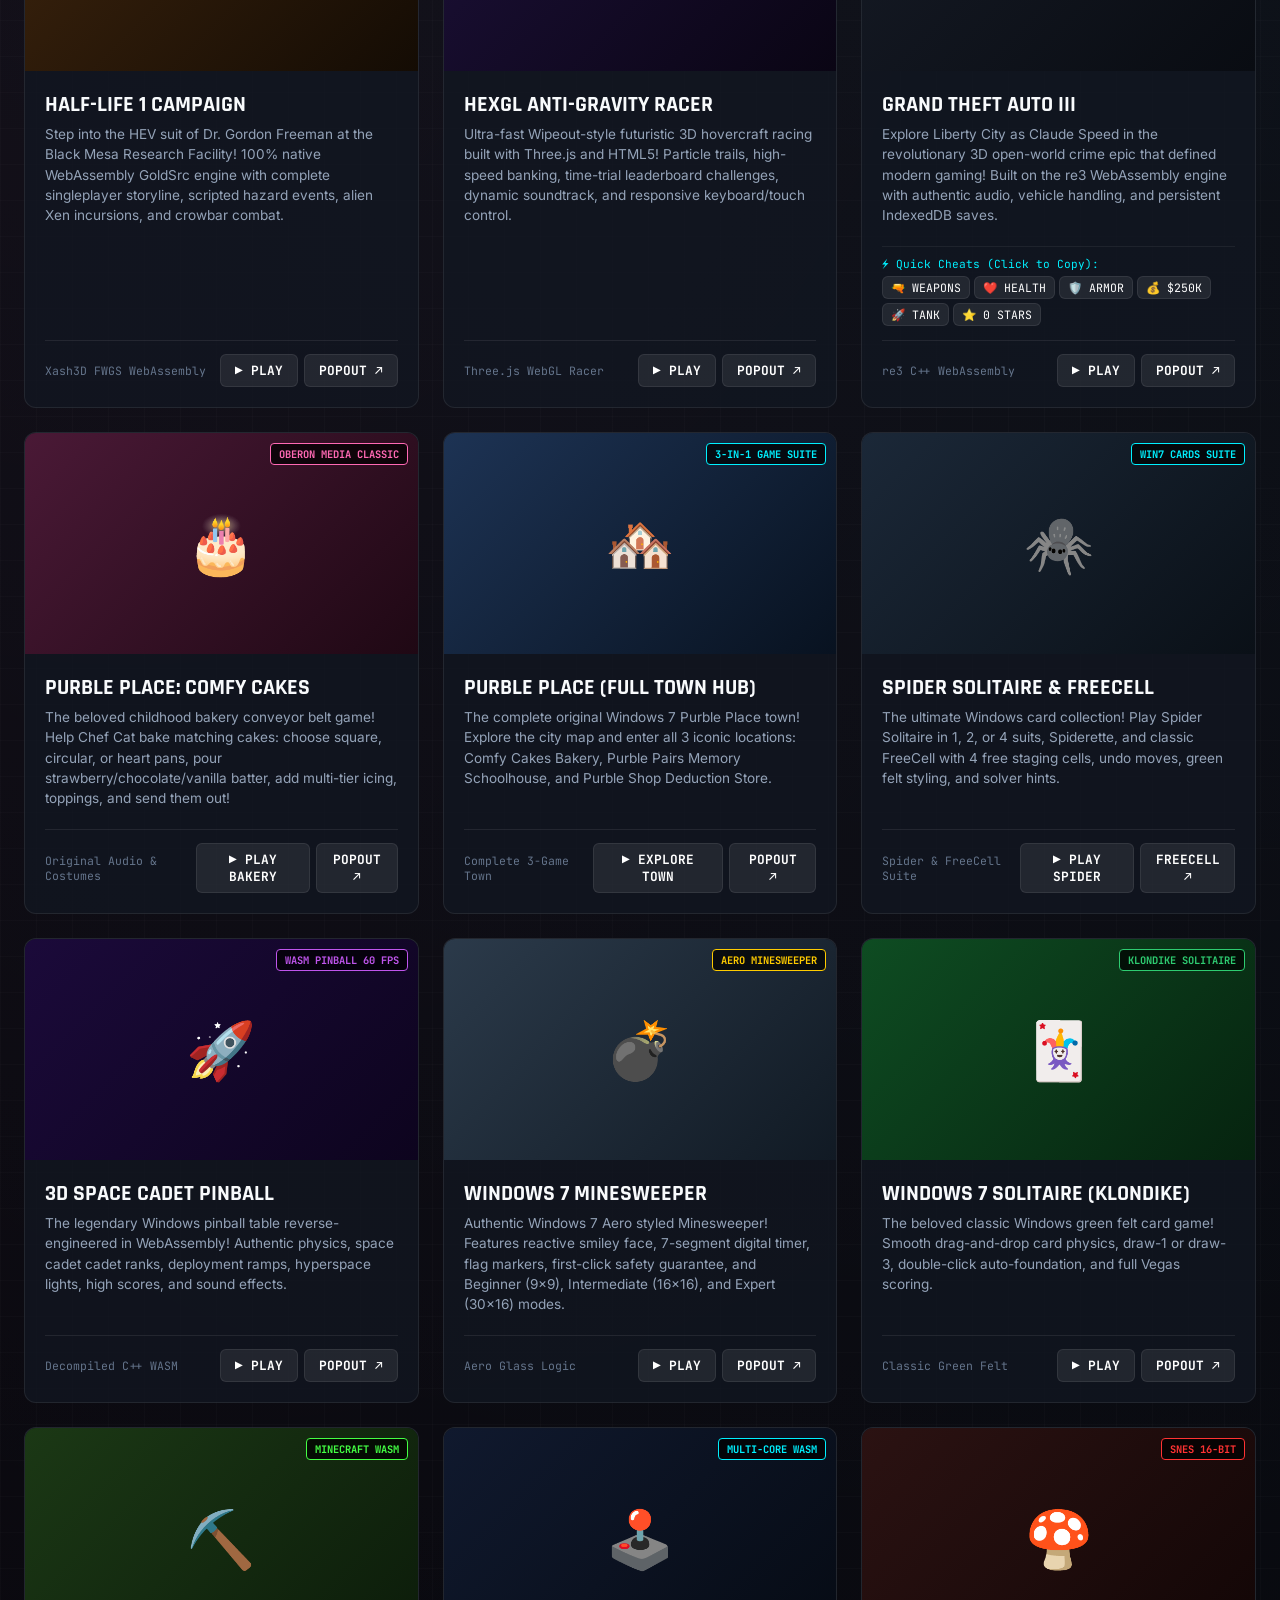
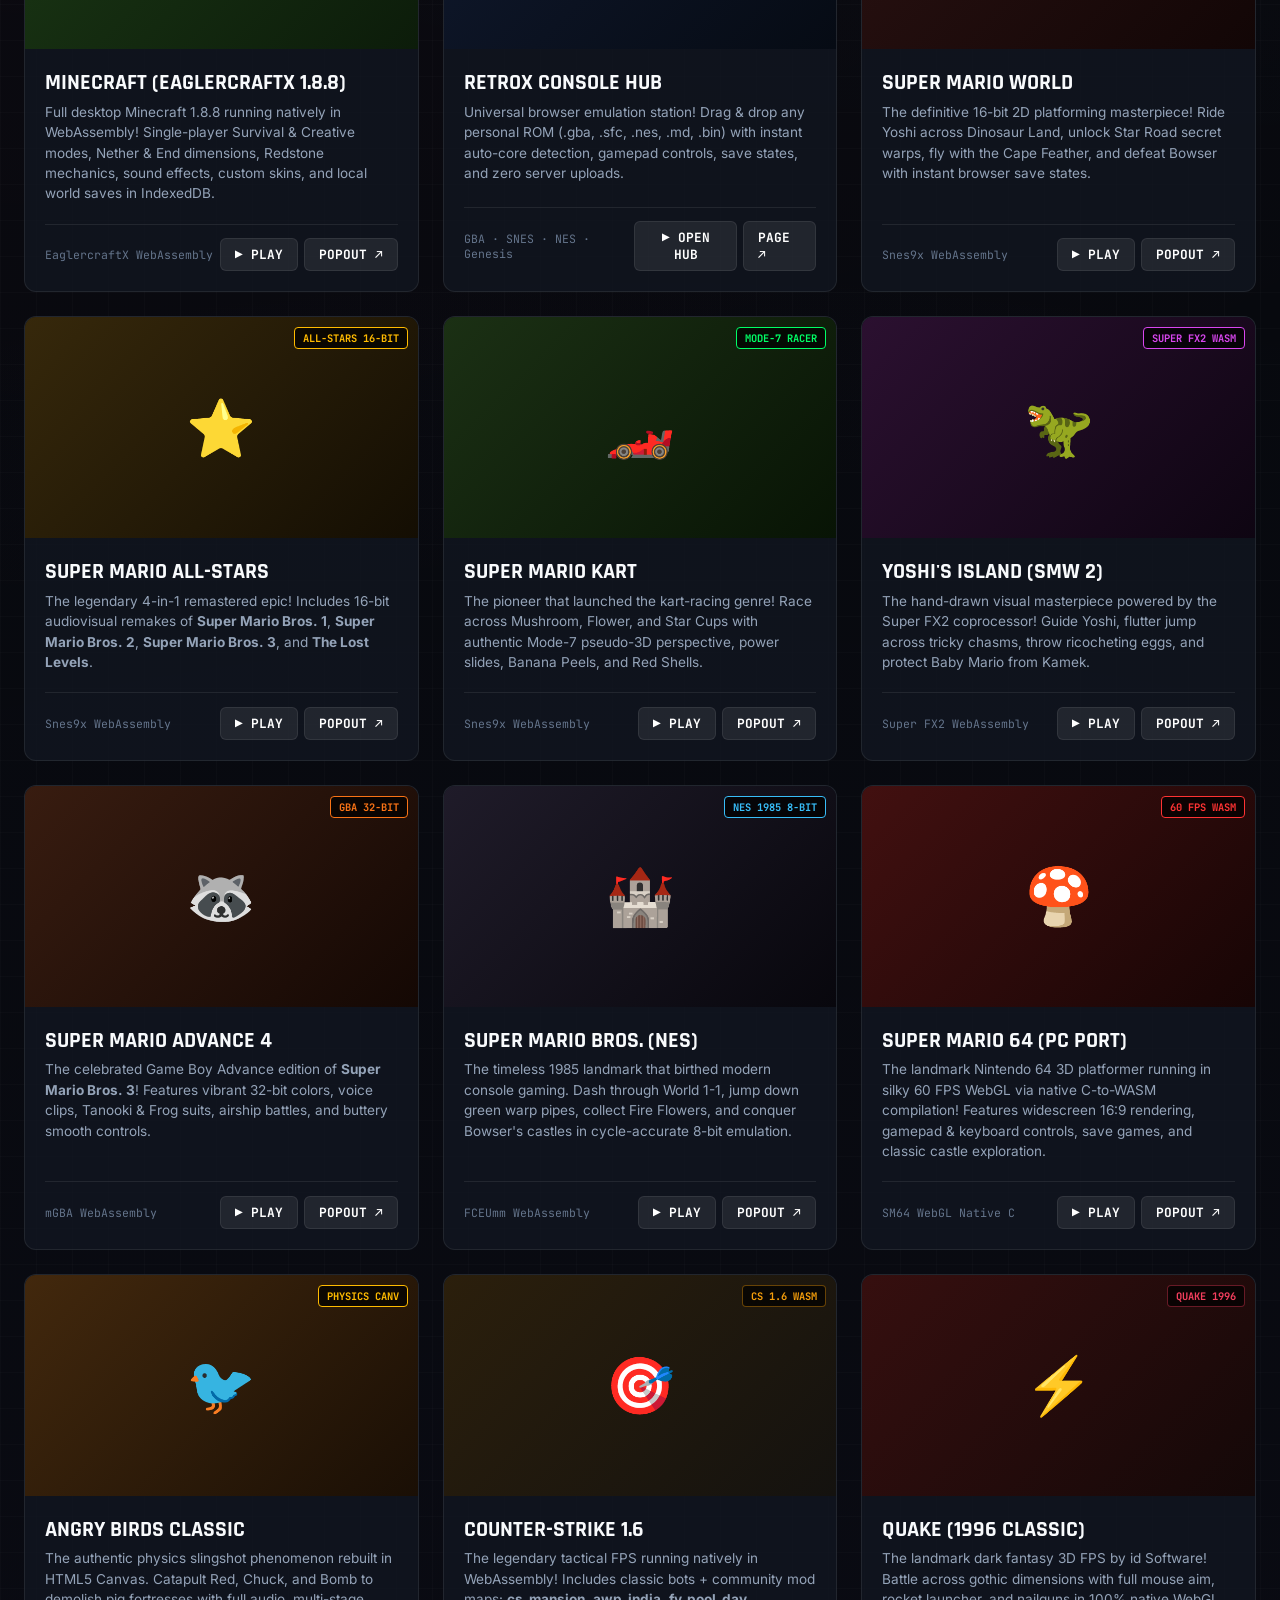
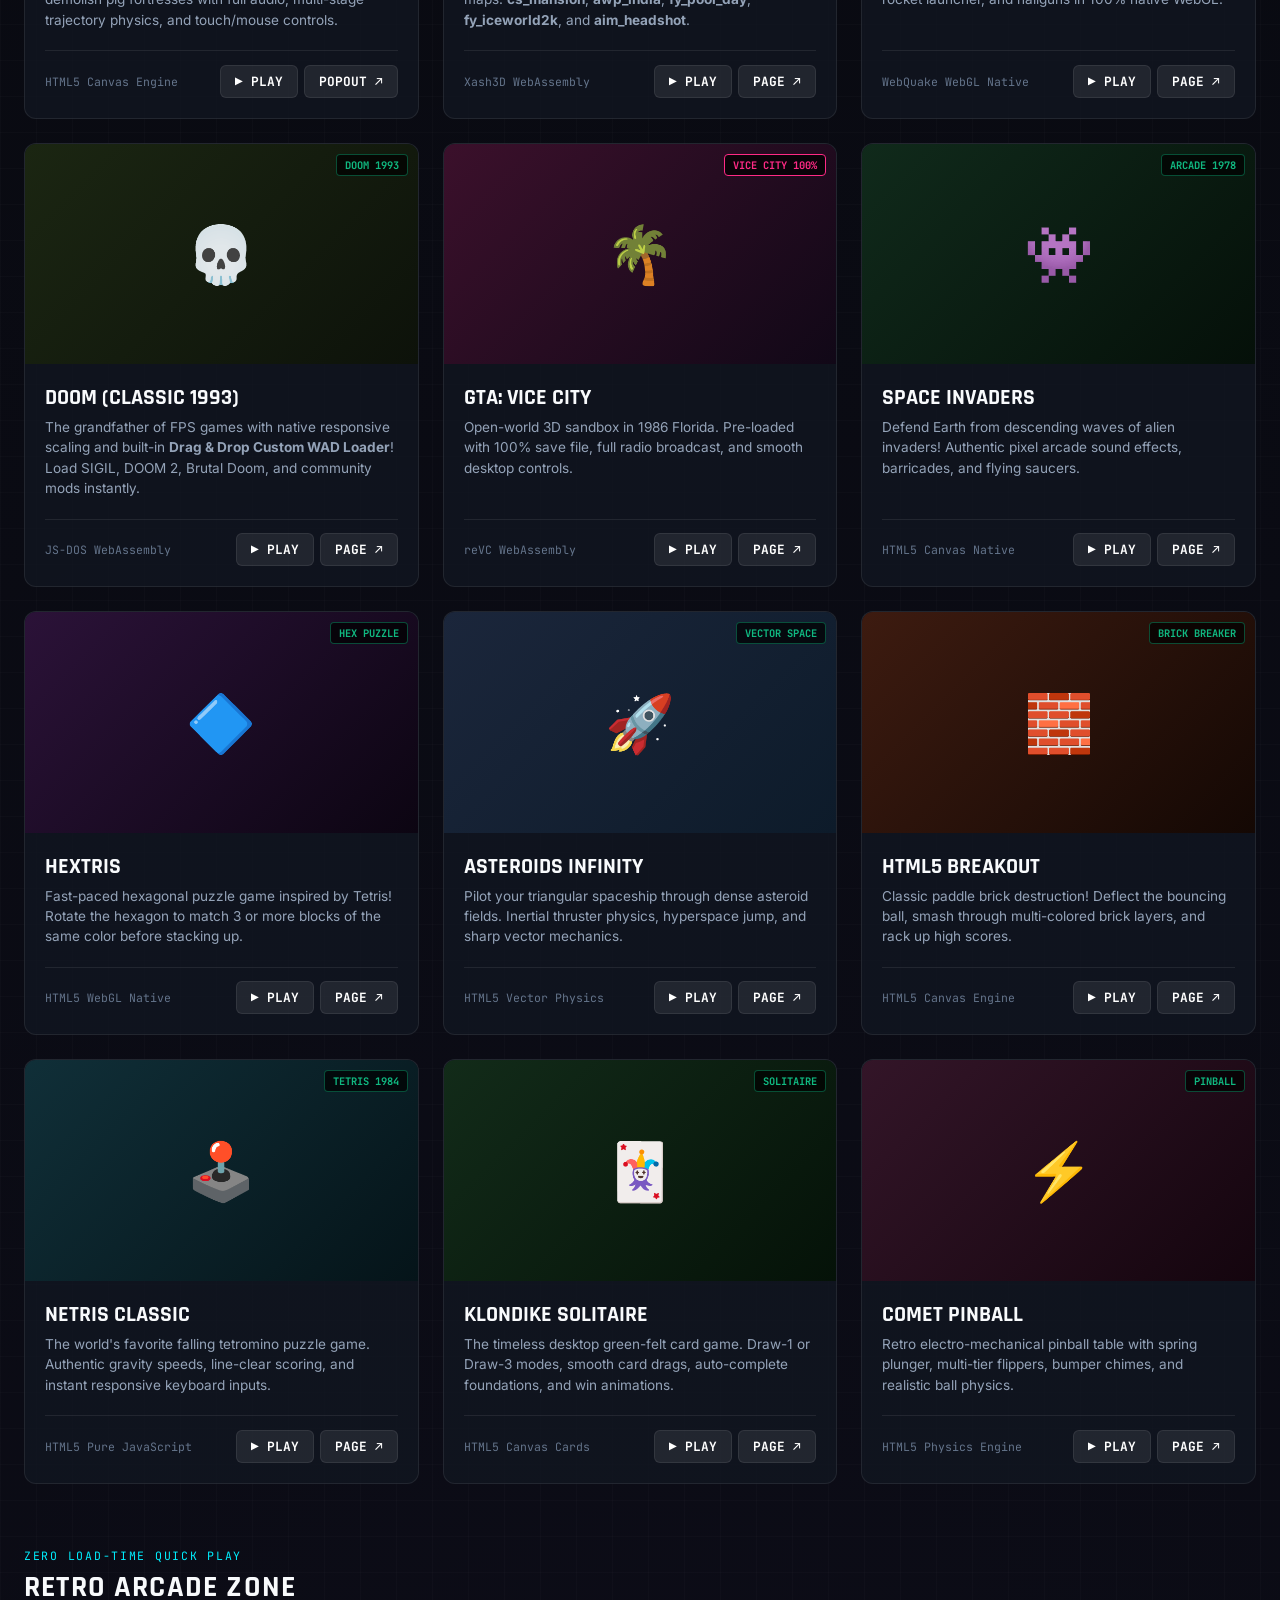
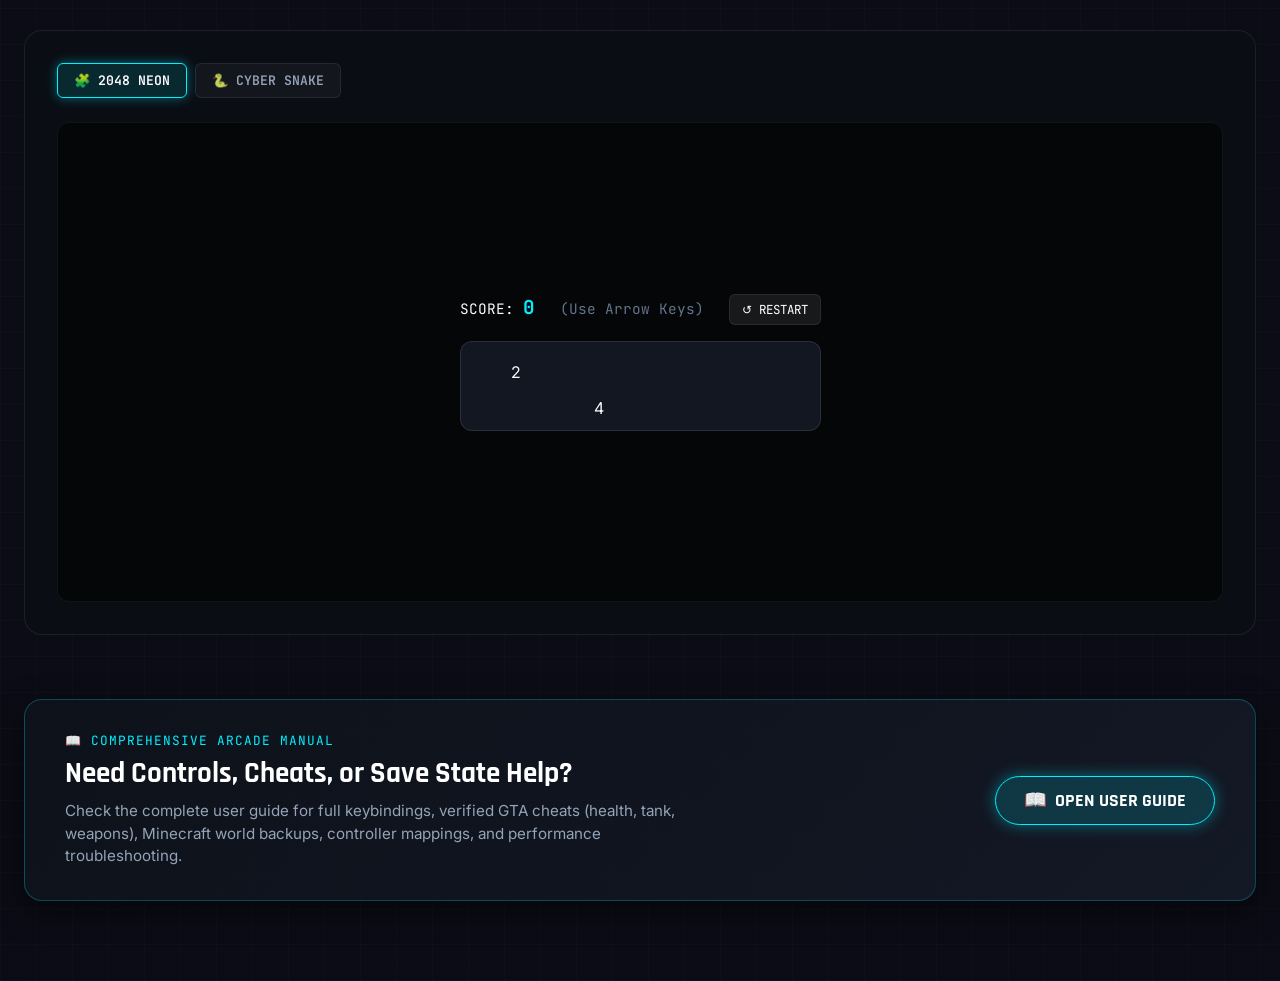
==== commit 488d13e4: "feat: add GTA VI cinematic intro with Web Audio synth, palm backdrop and GTA 3 cheats" ====
--- a/portal/index.html
+++ b/portal/index.html
@@ -18,11 +18,12 @@
     <div class="header-container">
       <a href="index.html" class="portal-brand">
         <div class="brand-icon">🎮</div>
-        <div class="brand-title">LUMEZA <span>ARCADE</span></div>
+        <div class="brand-title">LUMEZA <span>ARCADE</span><span class="gta6-logo-badge">VI</span></div>
       </a>
 
-      <!-- Quick Guide Link -->
+      <!-- Quick Guide Link & GTA VI Wanted Stars -->
       <div class="header-center-links">
+        <div class="gta6-wanted-stars" title="State of Leonida Wanted Level: ★★★★★">★★★★★</div>
         <a href="guide.html" class="nav-guide-badge" title="Player Manual & Controls Guide">📖 USER MANUAL &amp; CHEATS</a>
       </div>
 
@@ -312,6 +313,19 @@
           <p class="tile-desc">
             Explore Liberty City as Claude Speed in the revolutionary 3D open-world crime epic that defined modern gaming! Built on the re3 WebAssembly engine with authentic audio, vehicle handling, and persistent IndexedDB saves.
           </p>
+          <!-- GTA 3 Quick Cheats -->
+          <div style="margin-bottom: 0.85rem; border-top: 1px solid rgba(255, 255, 255, 0.06); padding-top: 0.65rem;">
+            <div style="font-family: var(--font-mono); font-size: 0.7rem; color: var(--vc-cyan); margin-bottom: 5px;">⚡ Quick Cheats (Click to Copy):</div>
+            <div style="display:flex; gap: 4px; flex-wrap: wrap;">
+              <button class="btn-modal-action" style="padding: 3px 8px; font-size: 0.72rem;" onclick="copyCheat('GUNSGUNSGUNS', this)" title="All Weapons">🔫 WEAPONS</button>
+              <button class="btn-modal-action" style="padding: 3px 8px; font-size: 0.72rem;" onclick="copyCheat('GESUNDHEIT', this)" title="Full Health">❤️ HEALTH</button>
+              <button class="btn-modal-action" style="padding: 3px 8px; font-size: 0.72rem;" onclick="copyCheat('TURTOISE', this)" title="Full Armor">🛡️ ARMOR</button>
+              <button class="btn-modal-action" style="padding: 3px 8px; font-size: 0.72rem;" onclick="copyCheat('IFIWEREARICHMAN', this)" title="$250,000 Cash">💰 $250K</button>
+              <button class="btn-modal-action" style="padding: 3px 8px; font-size: 0.72rem;" onclick="copyCheat('GIVEUSATANK', this)" title="Rhino Tank">🚀 TANK</button>
+              <button class="btn-modal-action" style="padding: 3px 8px; font-size: 0.72rem;" onclick="copyCheat('NOPOLICEPLEASE', this)" title="Clear Wanted Level">⭐ 0 STARS</button>
+            </div>
+          </div>
+
           <div class="tile-footer">
             <span class="tile-meta">re3 C++ WebAssembly</span>
             <div style="display:flex; gap: 6px;">
@@ -1008,6 +1022,31 @@
 
   </main>
 
+  <!-- GTA VI Tropical Palm Silhouettes Backdrop -->
+  <div class="gta6-palms-backdrop" id="gta6PalmsBackdrop" aria-hidden="true">
+    <svg class="gta6-palm palm-left" viewBox="0 0 320 480" xmlns="http://www.w3.org/2000/svg">
+      <path d="M16,480 C18,360 40,240 100,160 C120,130 150,110 180,95 C140,80 80,75 20,90 C50,110 90,120 120,135 C80,120 30,125 0,145 C35,160 80,165 110,180 C150,75 190,50 250,30 C200,45 160,75 140,110 C180,50 240,25 310,10 C250,35 210,75 185,120 C220,70 280,55 320,55 C270,85 230,120 200,155 C240,125 290,125 320,140 C270,160 230,175 190,180 C230,185 280,205 300,235 C250,225 210,210 170,195 C150,230 110,340 70,480 Z" />
+    </svg>
+    <svg class="gta6-palm palm-right" viewBox="0 0 320 480" xmlns="http://www.w3.org/2000/svg">
+      <path d="M16,480 C18,360 40,240 100,160 C120,130 150,110 180,95 C140,80 80,75 20,90 C50,110 90,120 120,135 C80,120 30,125 0,145 C35,160 80,165 110,180 C150,75 190,50 250,30 C200,45 160,75 140,110 C180,50 240,25 310,10 C250,35 210,75 185,120 C220,70 280,55 320,55 C270,85 230,120 200,155 C240,125 290,125 320,140 C270,160 230,175 190,180 C230,185 280,205 300,235 C250,225 210,210 170,195 C150,230 110,340 70,480 Z" />
+    </svg>
+  </div>
+
+  <!-- GTA VI Out-Of-This-Universe Cinematic Transition Overlay -->
+  <div class="gta6-cinematic-overlay" id="gta6CinematicOverlay" onclick="dismissGTA6Intro()" role="dialog" aria-modal="true" aria-label="GTA VI Cinematic Intro">
+    <div class="gta6-sunburst"></div>
+    <div class="gta6-cinematic-content">
+      <div class="gta6-state-tag">🌴 STATE OF LEONIDA 🌴</div>
+      <div class="gta6-giant-vi">
+        <span class="vi-v">V</span><span class="vi-i">I</span>
+      </div>
+      <div class="gta6-sub-brand">GRAND THEFT AUTO</div>
+      <div class="gta6-city-tag">VICE CITY • 2026 CYBER EDITION</div>
+      <div class="gta6-stars-row">★★★★★</div>
+      <div class="gta6-skip-tip">CLICK ANYWHERE OR PRESS ESC TO ENTER</div>
+    </div>
+  </div>
+
   <!-- Fullscreen Game Modal Overlay -->
   <div class="game-modal-overlay" id="gameModalOverlay">
     <div class="modal-bar">
--- a/portal/styles.css
+++ b/portal/styles.css
@@ -1211,6 +1211,285 @@
 }
 
 /* ==========================================================================
+   GTA VI CINEMATIC INTRO OVERLAY & ATMOSPHERIC SPECIAL FX
+   ========================================================================== */
+.gta6-cinematic-overlay {
+  position: fixed;
+  inset: 0;
+  z-index: 99999;
+  background: radial-gradient(circle at center, #2e0842 0%, #11021c 65%, #05000a 100%);
+  display: flex;
+  align-items: center;
+  justify-content: center;
+  opacity: 0;
+  pointer-events: none;
+  transition: opacity 0.4s cubic-bezier(0.16, 1, 0.3, 1);
+  overflow: hidden;
+}
+
+.gta6-cinematic-overlay.active {
+  opacity: 1;
+  pointer-events: auto;
+}
+
+/* Rotating Sunburst / Light Rays */
+.gta6-sunburst {
+  position: absolute;
+  width: 140vmax;
+  height: 140vmax;
+  background: conic-gradient(
+    from 0deg,
+    rgba(255, 0, 127, 0.18) 0deg 15deg,
+    transparent 15deg 30deg,
+    rgba(255, 190, 11, 0.22) 30deg 45deg,
+    transparent 45deg 60deg,
+    rgba(0, 245, 212, 0.15) 60deg 75deg,
+    transparent 75deg 90deg,
+    rgba(255, 0, 127, 0.18) 90deg 105deg,
+    transparent 105deg 120deg,
+    rgba(255, 190, 11, 0.22) 120deg 135deg,
+    transparent 135deg 150deg,
+    rgba(131, 56, 236, 0.2) 150deg 165deg,
+    transparent 165deg 180deg,
+    rgba(255, 0, 127, 0.18) 180deg 195deg,
+    transparent 195deg 210deg,
+    rgba(255, 190, 11, 0.22) 210deg 225deg,
+    transparent 225deg 240deg,
+    rgba(0, 245, 212, 0.15) 240deg 255deg,
+    transparent 255deg 270deg,
+    rgba(255, 0, 127, 0.18) 270deg 285deg,
+    transparent 285deg 300deg,
+    rgba(255, 190, 11, 0.22) 300deg 315deg,
+    transparent 315deg 330deg,
+    rgba(131, 56, 236, 0.2) 330deg 345deg,
+    transparent 345deg 360deg
+  );
+  animation: sunburstRotate 40s linear infinite;
+  pointer-events: none;
+}
+
+@keyframes sunburstRotate {
+  from { transform: rotate(0deg); }
+  to { transform: rotate(360deg); }
+}
+
+.gta6-cinematic-content {
+  position: relative;
+  z-index: 2;
+  display: flex;
+  flex-direction: column;
+  align-items: center;
+  text-align: center;
+  padding: 2rem;
+  animation: viEntrance 0.7s cubic-bezier(0.175, 0.885, 0.32, 1.275) forwards;
+}
+
+@keyframes viEntrance {
+  0% { transform: scale(0.3) translateY(40px); opacity: 0; filter: blur(20px); }
+  70% { transform: scale(1.08) translateY(-6px); opacity: 1; filter: blur(0); }
+  100% { transform: scale(1) translateY(0); opacity: 1; filter: blur(0); }
+}
+
+.gta6-state-tag {
+  font-family: var(--font-mono);
+  font-size: 0.95rem;
+  font-weight: 800;
+  letter-spacing: 0.3em;
+  color: #ffbe0b;
+  text-shadow: 0 0 16px rgba(255, 190, 11, 0.7);
+  margin-bottom: 0.5rem;
+  text-transform: uppercase;
+}
+
+/* Iconic Giant Roman "VI" */
+.gta6-giant-vi {
+  display: flex;
+  align-items: center;
+  justify-content: center;
+  font-family: 'Arial Black', Impact, sans-serif;
+  font-size: clamp(6.5rem, 18vw, 13rem);
+  font-weight: 900;
+  line-height: 0.9;
+  letter-spacing: -0.05em;
+  margin: 0.2rem 0;
+  user-select: none;
+}
+
+.gta6-giant-vi .vi-v,
+.gta6-giant-vi .vi-i {
+  background: linear-gradient(180deg, #ffffff 0%, #ff80bf 25%, #ff007f 55%, #ffbe0b 90%, #ffd166 100%);
+  -webkit-background-clip: text;
+  -webkit-text-fill-color: transparent;
+  filter: drop-shadow(0 0 40px rgba(255, 0, 127, 0.75)) drop-shadow(0 0 20px rgba(255, 190, 11, 0.5));
+  font-style: italic;
+  transform: skewX(-5deg);
+}
+
+.gta6-sub-brand {
+  font-family: var(--font-display);
+  font-size: clamp(1.2rem, 3.5vw, 2rem);
+  font-weight: 900;
+  letter-spacing: 0.18em;
+  text-transform: uppercase;
+  color: #fff;
+  text-shadow: 0 0 20px rgba(255, 0, 127, 0.8), 0 0 40px rgba(255, 190, 11, 0.5);
+  font-style: italic;
+}
+
+.gta6-city-tag {
+  font-family: var(--font-mono);
+  font-size: 0.9rem;
+  font-weight: 700;
+  color: #00f5d4;
+  letter-spacing: 0.2em;
+  text-transform: uppercase;
+  margin-top: 0.4rem;
+  text-shadow: 0 0 12px rgba(0, 245, 212, 0.6);
+}
+
+.gta6-stars-row {
+  color: #ffbe0b;
+  font-size: 1.8rem;
+  letter-spacing: 0.3em;
+  margin-top: 1rem;
+  text-shadow: 0 0 16px rgba(255, 190, 11, 0.8);
+  animation: starPulseGlow 1.5s ease-in-out infinite alternate;
+}
+
+@keyframes starPulseGlow {
+  0% { transform: scale(0.96); filter: brightness(0.9); }
+  100% { transform: scale(1.08); filter: brightness(1.3); }
+}
+
+.gta6-skip-tip {
+  margin-top: 1.8rem;
+  font-family: var(--font-mono);
+  font-size: 0.72rem;
+  color: rgba(255, 255, 255, 0.5);
+  letter-spacing: 0.15em;
+  text-transform: uppercase;
+  border: 1px solid rgba(255, 255, 255, 0.2);
+  padding: 6px 16px;
+  border-radius: 999px;
+  animation: skipBlink 2s infinite;
+}
+
+@keyframes skipBlink {
+  0%, 100% { opacity: 0.5; }
+  50% { opacity: 1; }
+}
+
+/* ==========================================================================
+   GTA VI TROPICAL PALM SILHOUETTES LAYER
+   ========================================================================== */
+.gta6-palms-backdrop {
+  position: fixed;
+  inset: 0;
+  pointer-events: none;
+  z-index: 10;
+  display: none;
+  overflow: hidden;
+}
+
+[data-theme="gta6"] .gta6-palms-backdrop {
+  display: block;
+}
+
+.gta6-palm {
+  position: absolute;
+  bottom: -20px;
+  width: 320px;
+  height: 480px;
+  fill: #080112;
+  opacity: 0.88;
+  filter: drop-shadow(0 0 25px rgba(255, 0, 127, 0.3));
+  will-change: transform;
+}
+
+.palm-left {
+  left: -40px;
+  transform-origin: bottom left;
+  animation: palmBreezeLeft 7s ease-in-out infinite alternate;
+}
+
+.palm-right {
+  right: -40px;
+  transform: scaleX(-1);
+  transform-origin: bottom right;
+  animation: palmBreezeRight 8s ease-in-out infinite alternate;
+}
+
+@keyframes palmBreezeLeft {
+  0% { transform: rotate(0deg); }
+  50% { transform: rotate(2.5deg) translateY(-4px); }
+  100% { transform: rotate(-1.5deg) translateY(2px); }
+}
+
+@keyframes palmBreezeRight {
+  0% { transform: scaleX(-1) rotate(0deg); }
+  50% { transform: scaleX(-1) rotate(-3deg) translateY(-5px); }
+  100% { transform: scaleX(-1) rotate(2deg) translateY(2px); }
+}
+
+/* GTA VI Brand Logo "VI" Badge */
+.gta6-logo-badge {
+  display: none;
+  font-family: 'Arial Black', Impact, sans-serif;
+  font-style: italic;
+  font-size: 1.1rem;
+  font-weight: 900;
+  background: linear-gradient(135deg, #ff007f, #ffbe0b);
+  -webkit-background-clip: text;
+  -webkit-text-fill-color: transparent;
+  padding: 1px 6px;
+  border: 1px solid #ffbe0b;
+  border-radius: 4px;
+  margin-left: 6px;
+  box-shadow: 0 0 10px rgba(255, 190, 11, 0.4);
+  vertical-align: middle;
+}
+
+[data-theme="gta6"] .gta6-logo-badge {
+  display: inline-block;
+}
+
+/* Wanted Level Star HUD in Header */
+.gta6-wanted-stars {
+  display: none;
+  color: #ffbe0b;
+  font-size: 1.15rem;
+  letter-spacing: 2px;
+  text-shadow: 0 0 12px rgba(255, 190, 11, 0.7);
+  animation: starPulseGlow 1.5s ease-in-out infinite alternate;
+  user-select: none;
+  cursor: pointer;
+}
+
+[data-theme="gta6"] .gta6-wanted-stars {
+  display: flex;
+  align-items: center;
+}
+
+/* GTA VI Extra Shimmer on Tiles */
+[data-theme="gta6"] .game-tile::after {
+  content: "";
+  position: absolute;
+  top: 0;
+  left: -100%;
+  width: 50%;
+  height: 100%;
+  background: linear-gradient(90deg, transparent, rgba(255, 255, 255, 0.08), transparent);
+  transform: skewX(-25deg);
+  transition: none;
+  pointer-events: none;
+}
+
+[data-theme="gta6"] .game-tile:hover::after {
+  left: 200%;
+  transition: all 0.8s ease-in-out;
+}
+
+/* ==========================================================================
    THEME 2: HYPER-ANIMATED OVERDRIVE (Animation in Every Single Thing)
    ========================================================================== */
 [data-theme="overdrive"] {
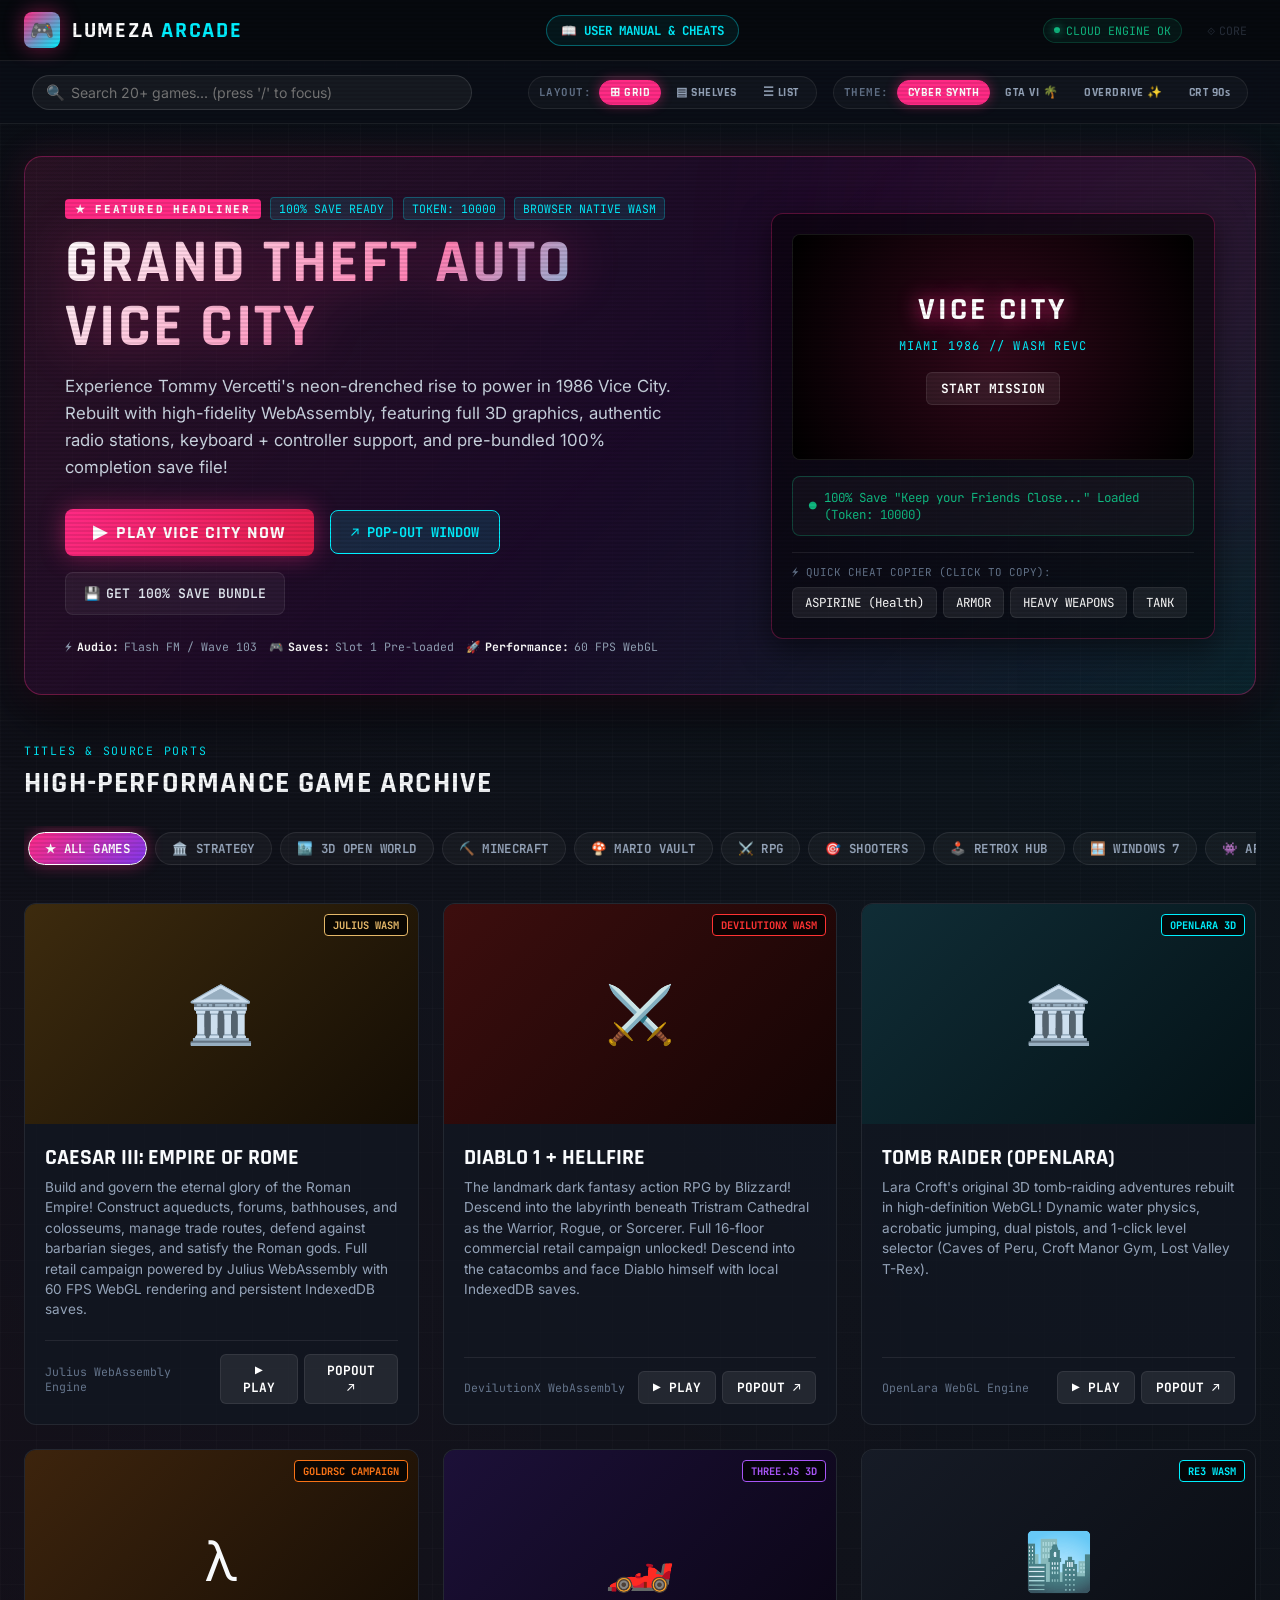
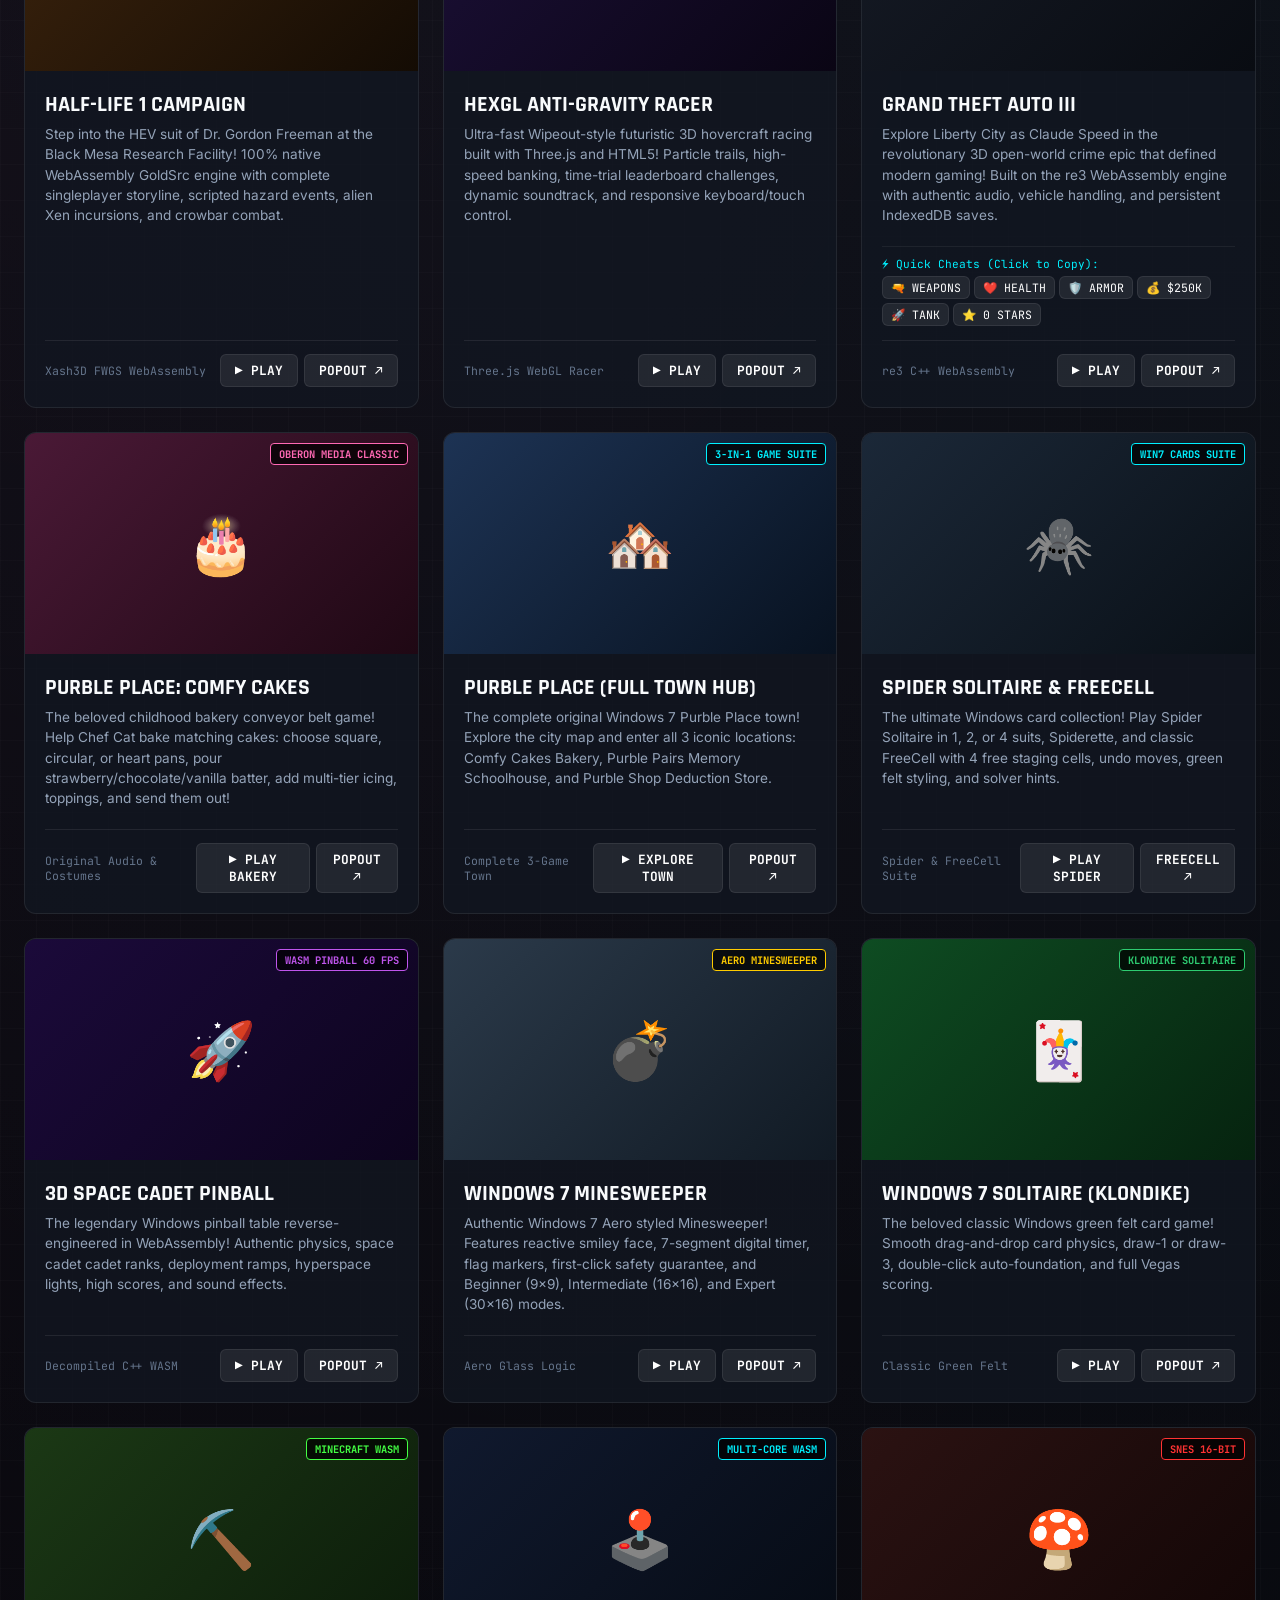
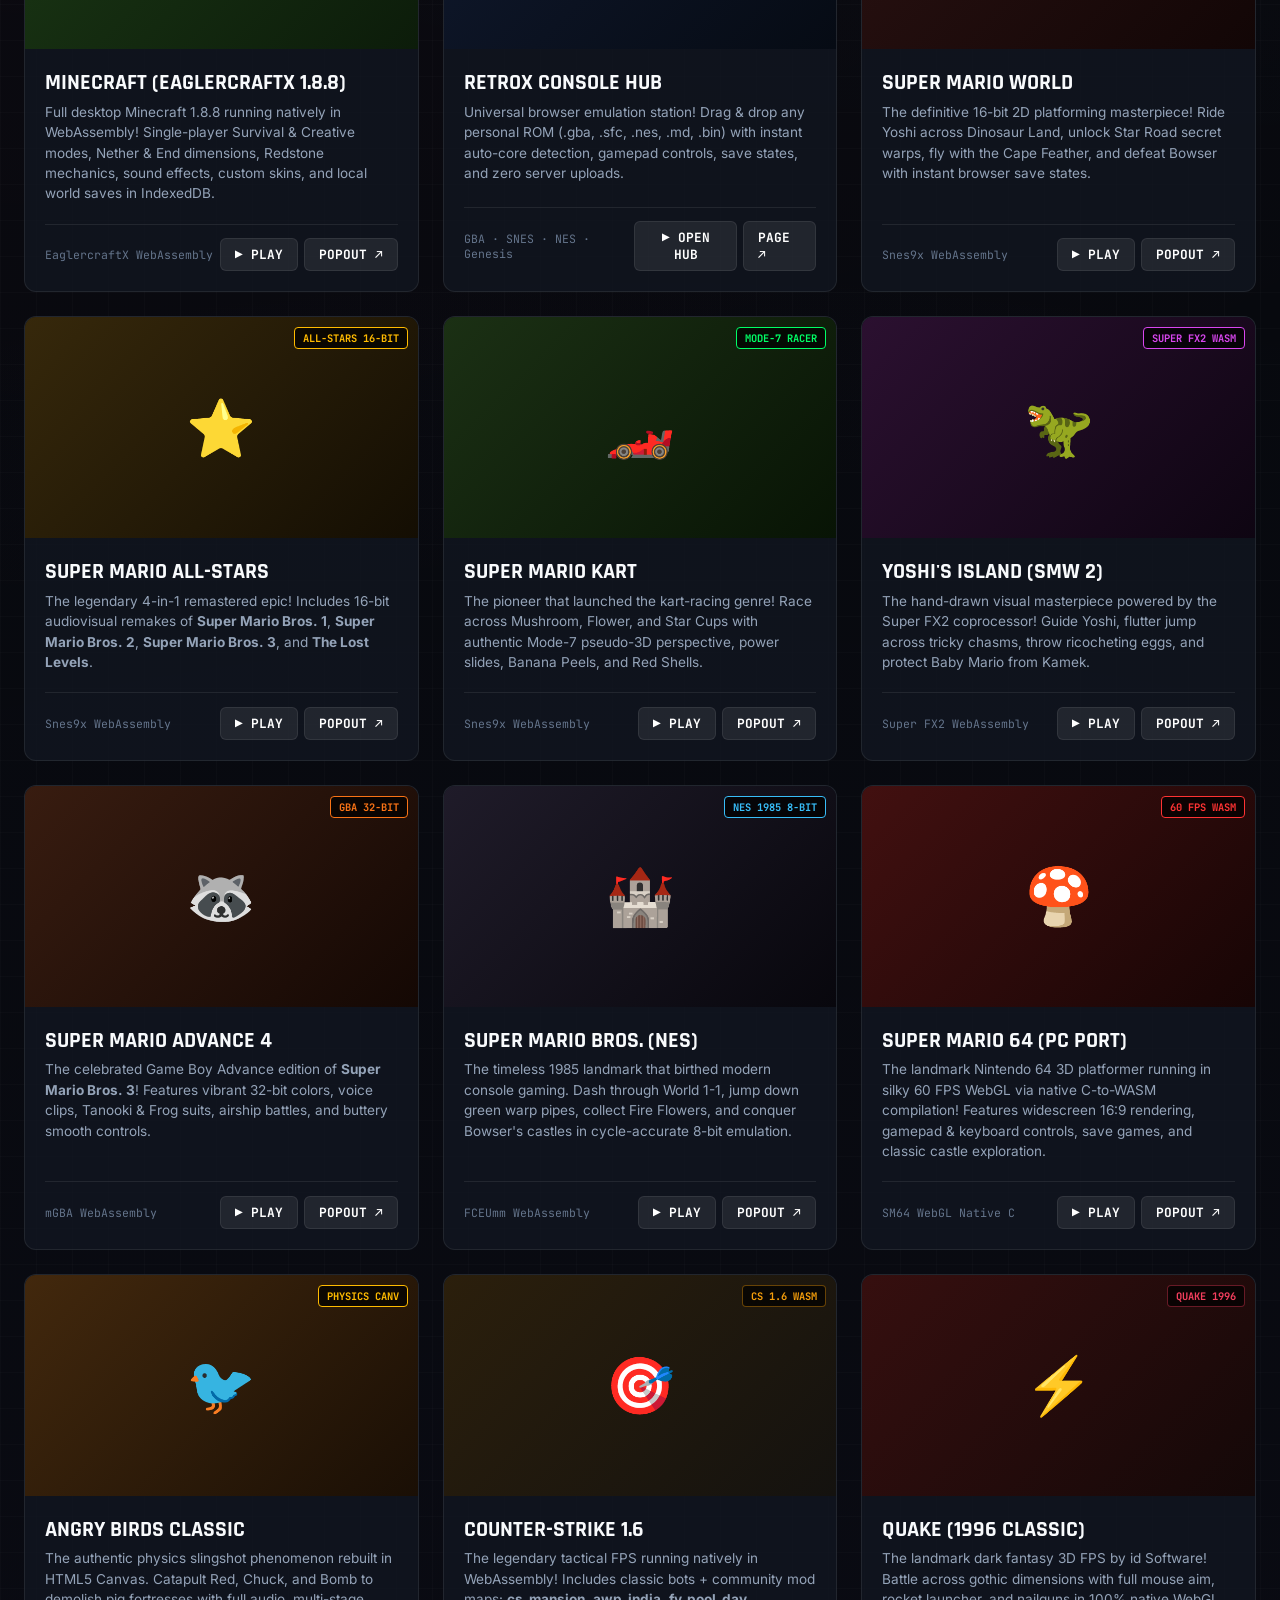
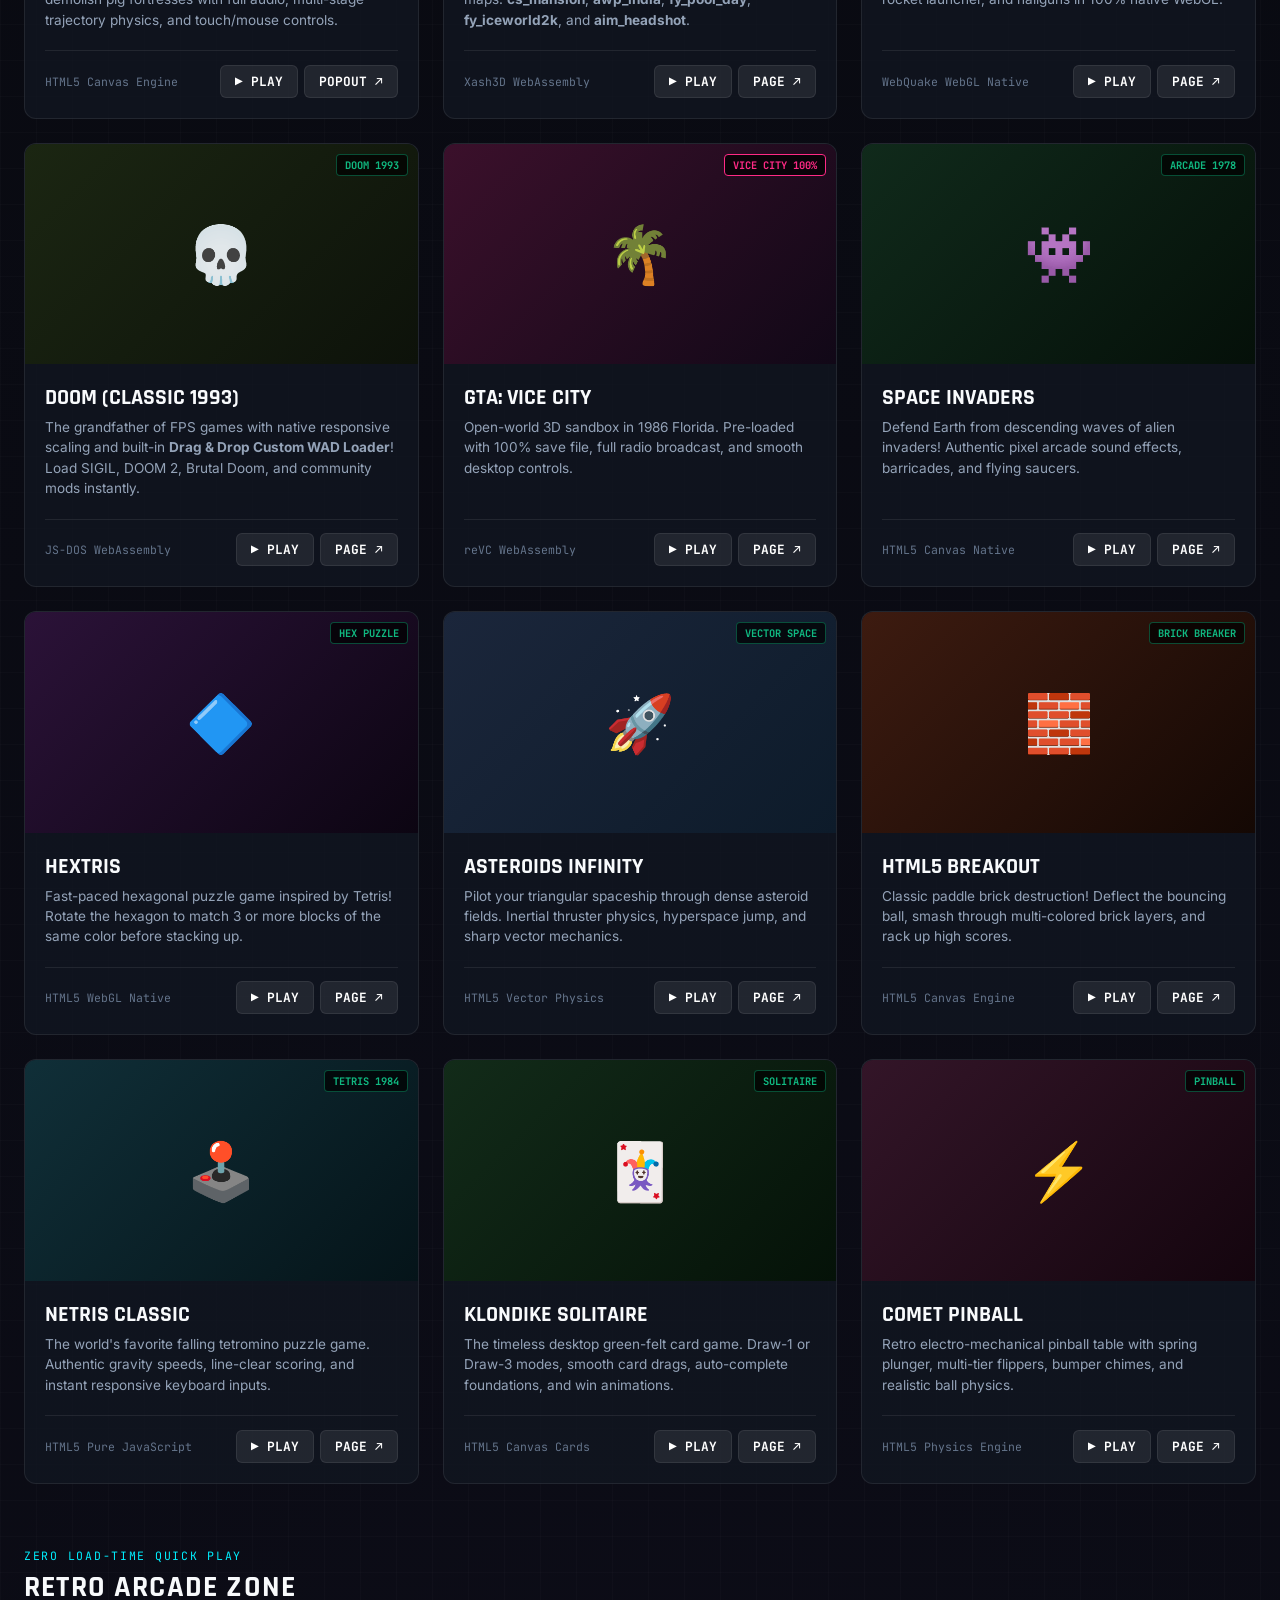
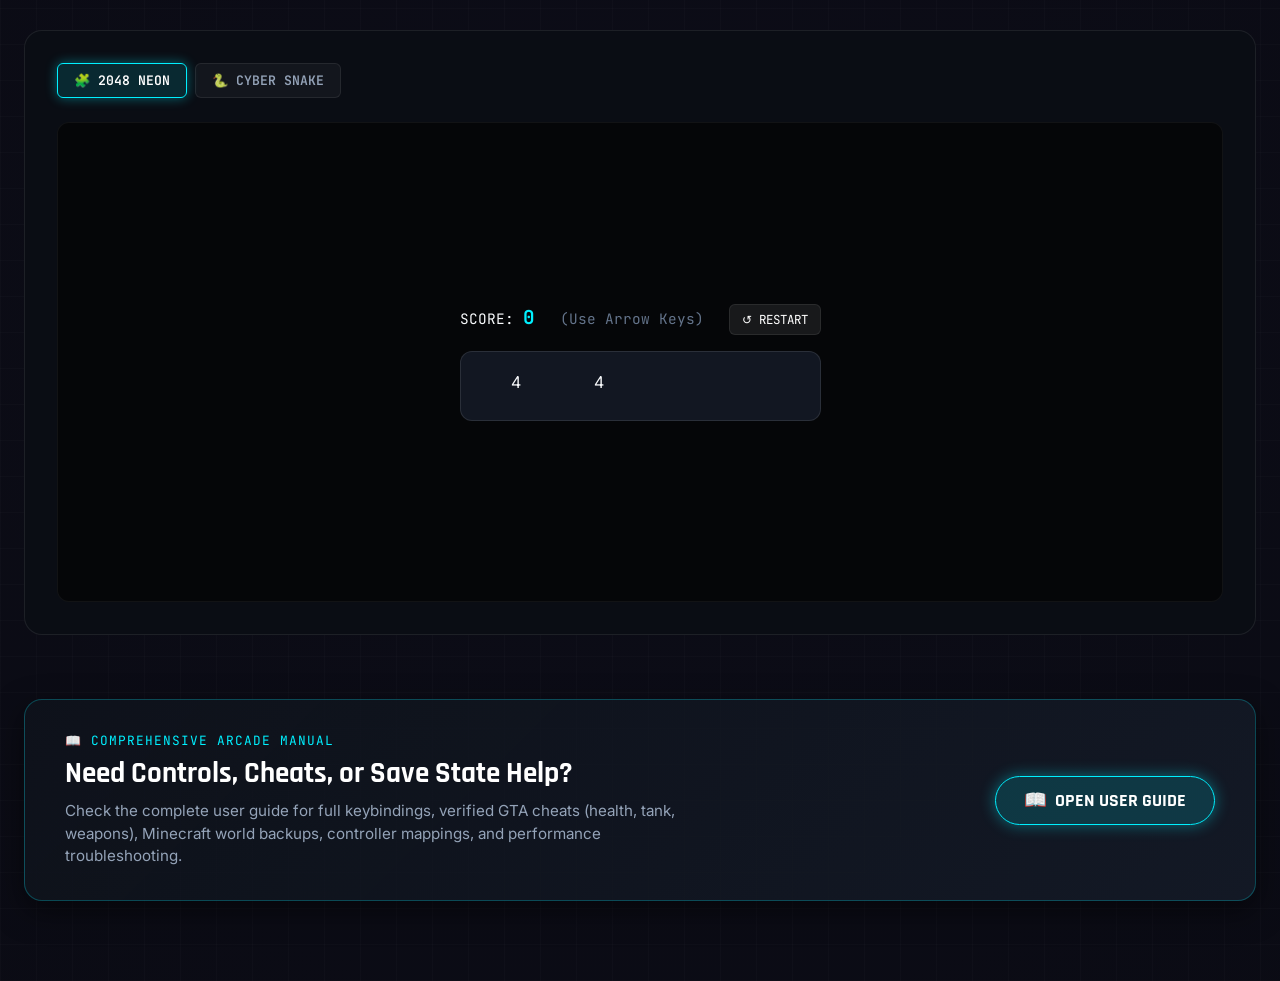
==== commit 2fc0ec6a: "fix: update GTA VI wanted level to authentic 6 stars with police heat pulse" ====
--- a/portal/index.html
+++ b/portal/index.html
@@ -23,7 +23,7 @@
 
       <!-- Quick Guide Link & GTA VI Wanted Stars -->
       <div class="header-center-links">
-        <div class="gta6-wanted-stars" title="State of Leonida Wanted Level: ★★★★★">★★★★★</div>
+        <div class="gta6-wanted-stars" title="State of Leonida Maximum Wanted Level: ★★★★★★ (6 STARS)">★★★★★★</div>
         <a href="guide.html" class="nav-guide-badge" title="Player Manual & Controls Guide">📖 USER MANUAL &amp; CHEATS</a>
       </div>
 
@@ -1042,7 +1042,7 @@
       </div>
       <div class="gta6-sub-brand">GRAND THEFT AUTO</div>
       <div class="gta6-city-tag">VICE CITY • 2026 CYBER EDITION</div>
-      <div class="gta6-stars-row">★★★★★</div>
+      <div class="gta6-stars-row" title="Maximum 6 Stars">★★★★★★</div>
       <div class="gta6-skip-tip">CLICK ANYWHERE OR PRESS ESC TO ENTER</div>
     </div>
   </div>
--- a/portal/styles.css
+++ b/portal/styles.css
@@ -1453,16 +1453,27 @@
   display: inline-block;
 }
 
-/* Wanted Level Star HUD in Header */
+/* Wanted Level Star HUD in Header (Classic 6 Stars Maximum Heat) */
 .gta6-wanted-stars {
   display: none;
   color: #ffbe0b;
   font-size: 1.15rem;
   letter-spacing: 2px;
-  text-shadow: 0 0 12px rgba(255, 190, 11, 0.7);
-  animation: starPulseGlow 1.5s ease-in-out infinite alternate;
+  text-shadow: 0 0 12px rgba(255, 190, 11, 0.7), 0 0 20px rgba(255, 0, 80, 0.5);
+  animation: wanted6StarHeat 1.4s ease-in-out infinite alternate;
   user-select: none;
   cursor: pointer;
+  transition: transform 0.2s ease;
+}
+
+.gta6-wanted-stars:hover {
+  transform: scale(1.12);
+}
+
+@keyframes wanted6StarHeat {
+  0% { color: #ffbe0b; text-shadow: 0 0 10px rgba(255, 190, 11, 0.8); }
+  50% { color: #ff3366; text-shadow: 0 0 18px rgba(255, 51, 102, 0.9), 0 0 30px rgba(0, 240, 255, 0.4); }
+  100% { color: #ffbe0b; text-shadow: 0 0 14px rgba(255, 190, 11, 1); }
 }
 
 [data-theme="gta6"] .gta6-wanted-stars {
